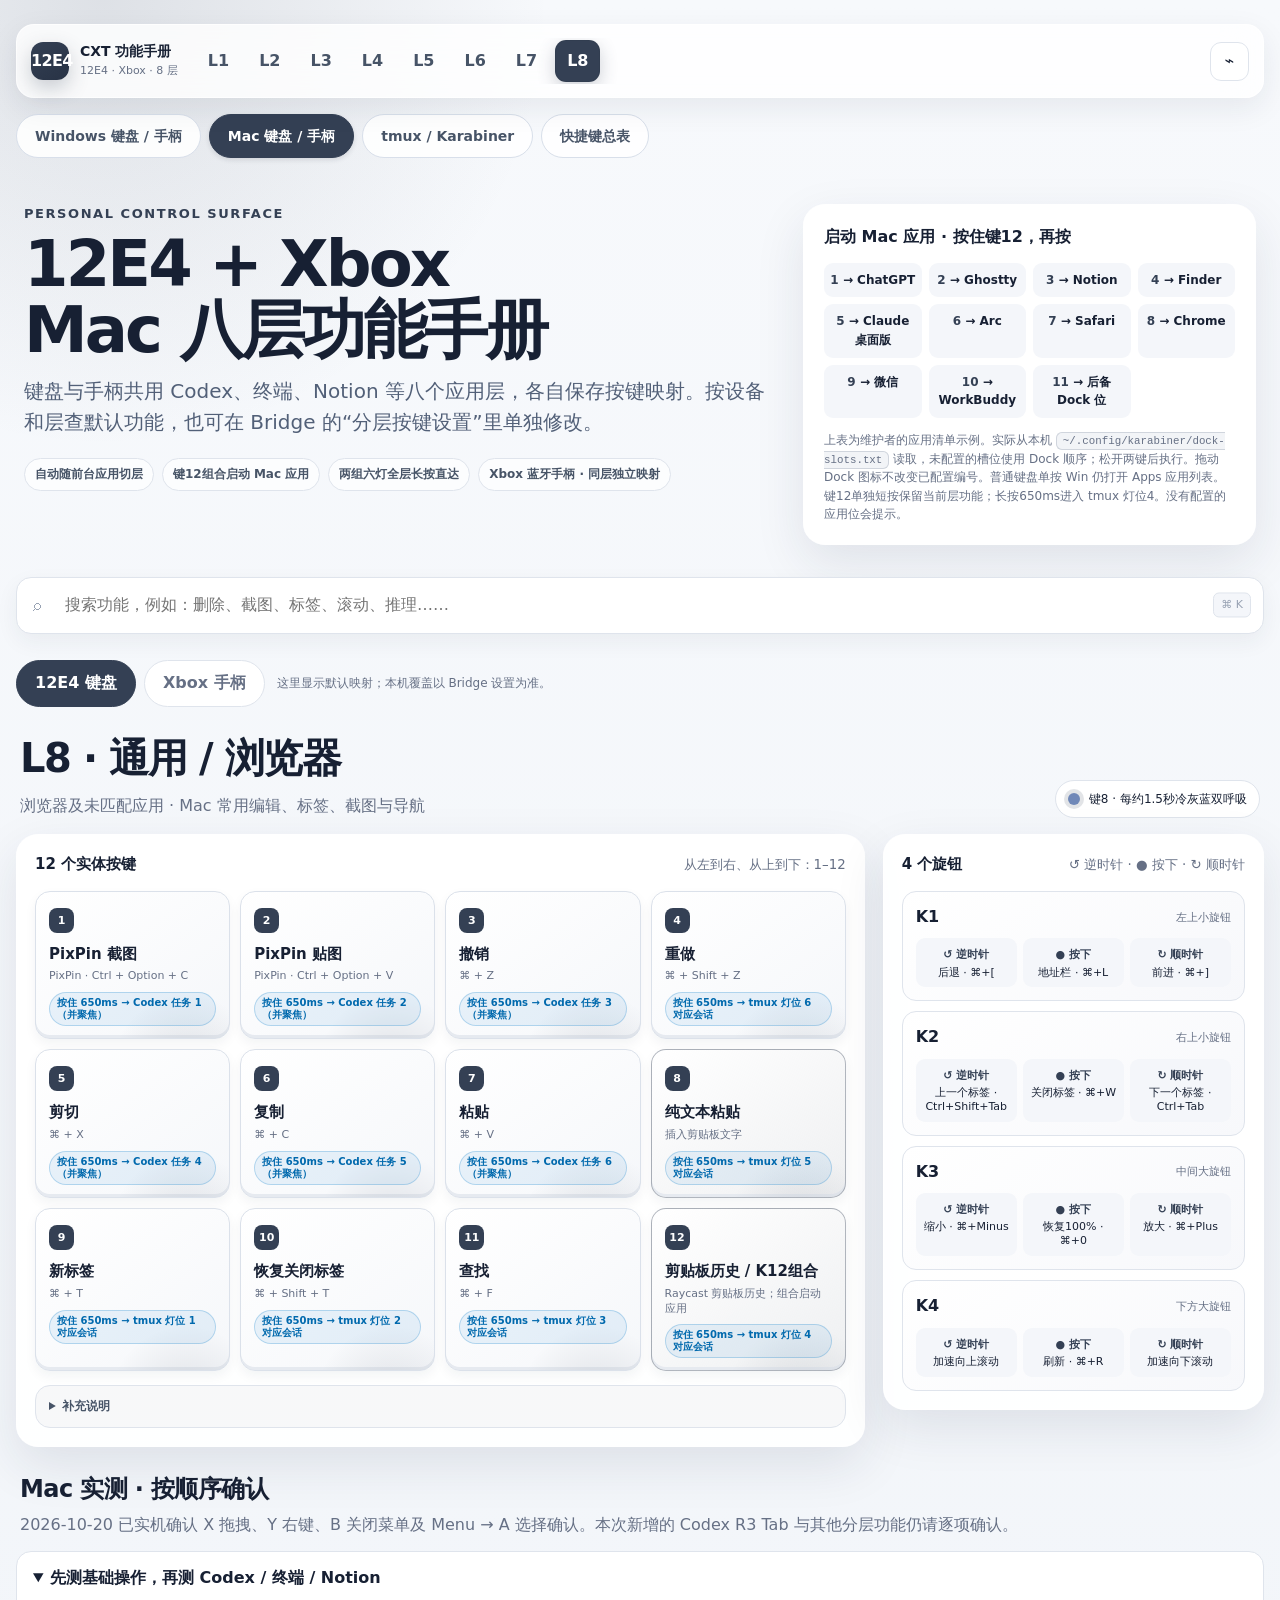
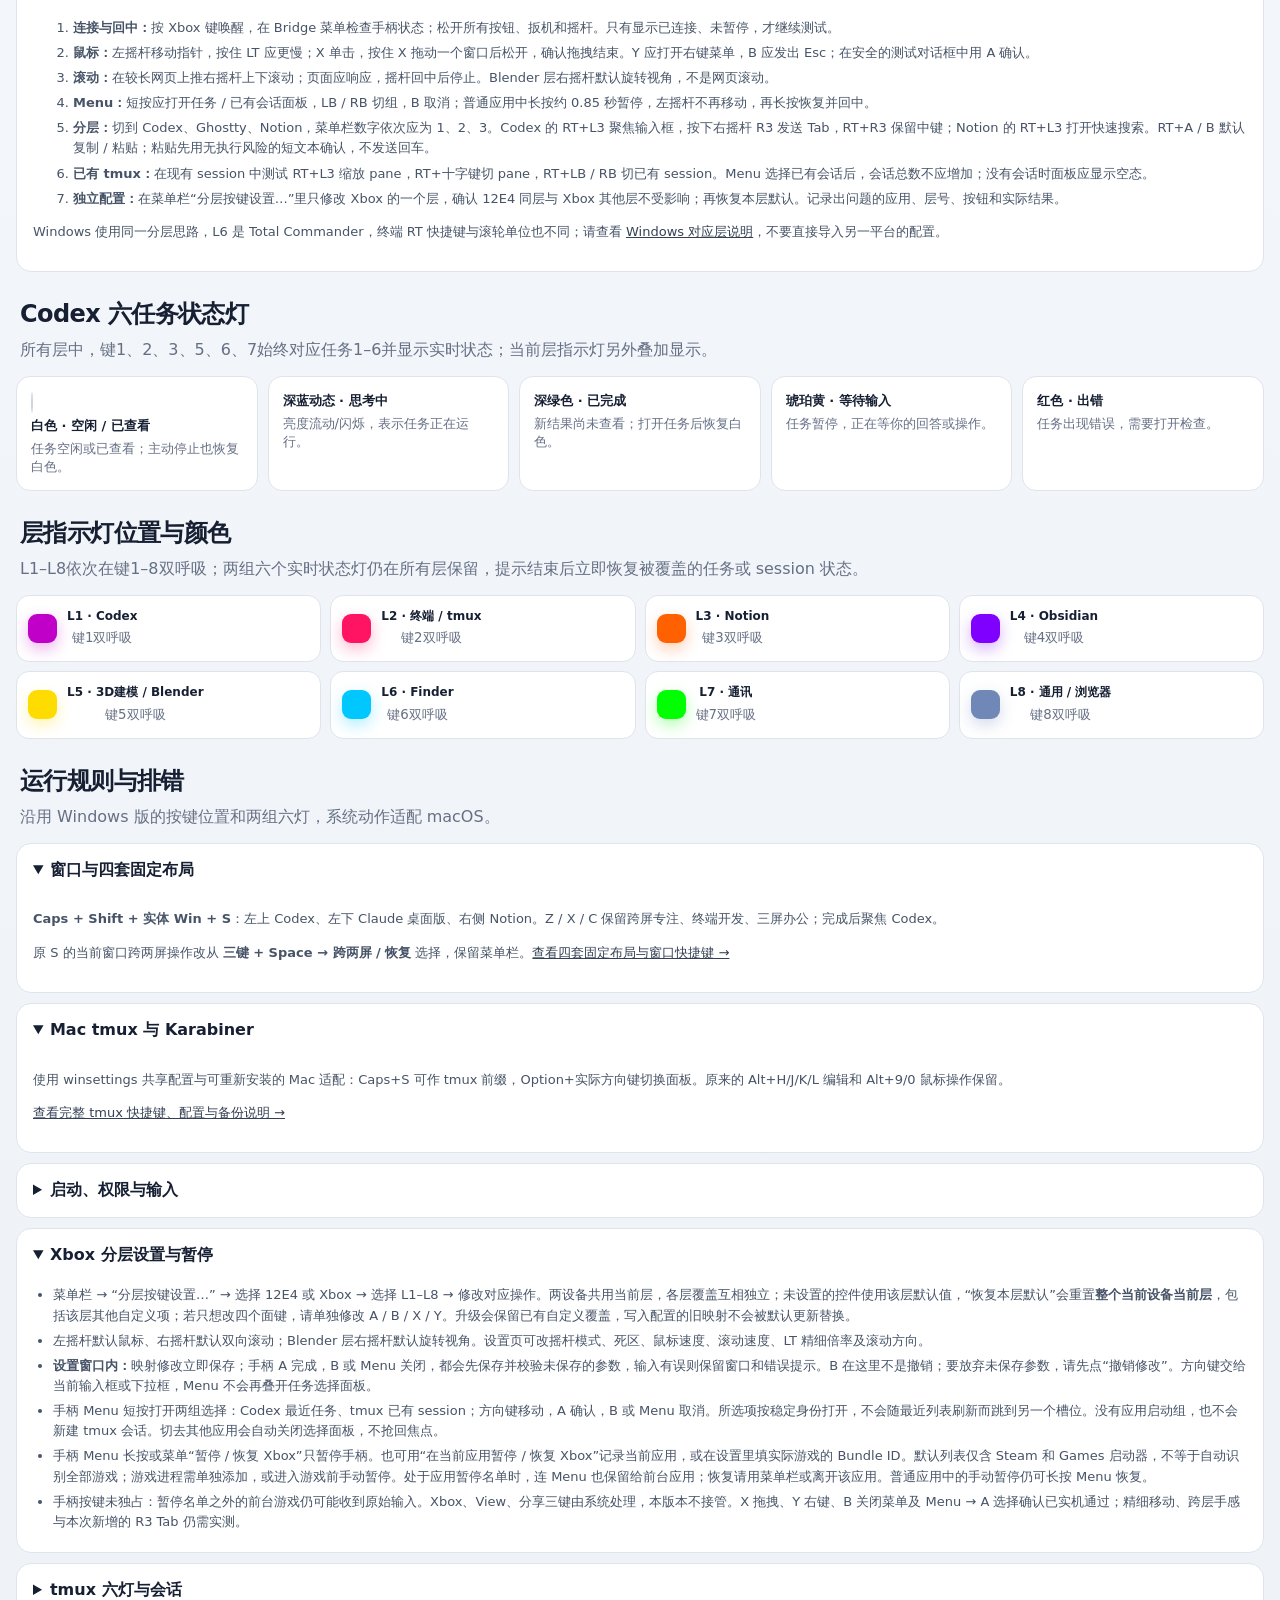
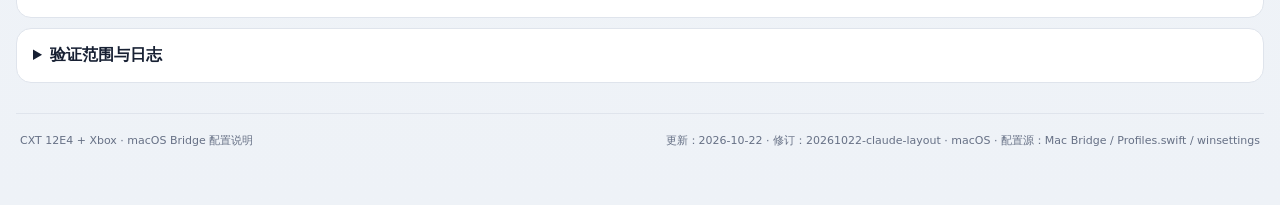
==== docs/cxt12e4-manual/mac/index.html @ 28a0945f "Open source CXT12E4 Bridge for macOS and Windows" ====
<!doctype html>
<html lang="zh-CN">
<head>
  <meta charset="utf-8">
  <meta name="viewport" content="width=device-width, initial-scale=1">
  <meta name="color-scheme" content="light">
  <meta http-equiv="Cache-Control" content="no-cache, no-store, must-revalidate">
  <meta http-equiv="Pragma" content="no-cache">
  <meta http-equiv="Expires" content="0">
  <meta name="configuration-revision" content="20261020-codex-tab">
  <title>CXT12E4 + Xbox · Mac 八层功能手册</title>
  <style>
    :root {
      --accent: #0078c8;
      --accent-rgb: 0, 120, 200;
      --ink: #172033;
      --muted: #667085;
      --line: #dfe4ec;
      --panel: rgba(255, 255, 255, .92);
      --soft: #f4f6fa;
      --danger: #d92d20;
      --shadow: 0 18px 50px rgba(25, 38, 65, .10);
    }

    * { box-sizing: border-box; }
    html { scroll-behavior: smooth; }
    body {
      margin: 0;
      color: var(--ink);
      background:
        radial-gradient(circle at 8% 0%, rgba(var(--accent-rgb), .13), transparent 28rem),
        linear-gradient(180deg, #f7f9fc 0, #eef2f7 100%);
      font-family: "Segoe UI", "Microsoft YaHei UI", "PingFang SC", system-ui, sans-serif;
      line-height: 1.55;
    }
    button, input { font: inherit; }
    button { color: inherit; }

    .shell { width: min(1440px, calc(100% - 32px)); margin: 0 auto; padding: 24px 0 56px; }
    .topbar {
      position: sticky; top: 12px; z-index: 30;
      display: flex; align-items: center; gap: 16px;
      padding: 12px 14px; border: 1px solid rgba(255,255,255,.75);
      border-radius: 18px; background: rgba(255,255,255,.80);
      box-shadow: 0 10px 30px rgba(30, 44, 70, .08);
      backdrop-filter: blur(18px);
    }
    .brand { display: flex; align-items: center; gap: 11px; min-width: max-content; }
    .brand-mark {
      display: grid; place-items: center; width: 38px; aspect-ratio: 1;
      border-radius: 12px; color: white; font-weight: 800; letter-spacing: -.04em;
      background: linear-gradient(145deg, var(--accent), color-mix(in srgb, var(--accent), #101828 34%));
      box-shadow: 0 8px 20px rgba(var(--accent-rgb), .25);
    }
    .brand strong { display: block; font-size: 14px; line-height: 1.2; }
    .brand small { display: block; color: var(--muted); margin-top: 2px; font-size: 11px; }
    .layer-nav { display: flex; gap: 6px; overflow-x: auto; padding: 2px; scrollbar-width: thin; flex: 1; }
    .layer-tab {
      flex: 0 0 auto; min-width: 45px; padding: 8px 11px; border: 1px solid transparent;
      border-radius: 11px; background: transparent; color: #475467; cursor: pointer; font-weight: 700;
    }
    .layer-tab:hover { background: #f2f4f7; }
    .layer-tab.active {
      color: #fff; background: var(--accent); border-color: rgba(0,0,0,.05);
      box-shadow: 0 6px 18px rgba(var(--accent-rgb), .24);
    }
    .top-actions { display: flex; gap: 7px; }
    .icon-button {
      display: grid; place-items: center; width: 39px; height: 39px;
      border: 1px solid var(--line); border-radius: 11px; background: #fff; cursor: pointer;
    }
    .icon-button:hover { border-color: var(--accent); color: var(--accent); }

    .hero {
      display: grid; grid-template-columns: minmax(0, 1.25fr) minmax(310px, .75fr); gap: 24px;
      align-items: stretch; padding: 46px 8px 28px;
    }
    .eyebrow { color: var(--accent); font-size: 13px; font-weight: 800; letter-spacing: .12em; text-transform: uppercase; }
    h1 { margin: 8px 0 12px; font-size: clamp(34px, 5vw, 64px); line-height: 1.03; letter-spacing: -.045em; }
    .lead { margin: 0; max-width: 760px; color: #526078; font-size: clamp(16px, 2vw, 20px); }
    .hero-tags { display: flex; flex-wrap: wrap; gap: 8px; margin-top: 20px; }
    .tag { padding: 6px 10px; border: 1px solid var(--line); border-radius: 999px; background: rgba(255,255,255,.72); color: #475467; font-size: 12px; font-weight: 700; }

    .quick-card, .panel {
      border: 1px solid rgba(255,255,255,.88); border-radius: 22px;
      background: var(--panel); box-shadow: var(--shadow);
    }
    .quick-card { padding: 20px; }
    .quick-card h2 { margin: 0 0 13px; font-size: 16px; }
    .chord { display: grid; grid-template-columns: repeat(4, 1fr); gap: 7px; }
    .chord span { padding: 8px 5px; text-align: center; border-radius: 9px; background: var(--soft); font-size: 12px; font-weight: 800; }
    .chord b { color: var(--accent); }
    .quick-note { margin: 13px 0 0; color: var(--muted); font-size: 12px; }

    .search-wrap { position: relative; margin: 4px 0 26px; }
    .search-wrap input {
      width: 100%; padding: 15px 46px 15px 48px; border: 1px solid var(--line); border-radius: 15px;
      background: #fff; color: var(--ink); outline: none; box-shadow: 0 8px 22px rgba(30,44,70,.06);
    }
    .search-wrap input:focus { border-color: var(--accent); box-shadow: 0 0 0 4px rgba(var(--accent-rgb), .10); }
    .search-icon { position: absolute; left: 17px; top: 50%; transform: translateY(-50%); color: #98a2b3; }
    .search-hint { position: absolute; right: 13px; top: 50%; transform: translateY(-50%); padding: 3px 7px; border: 1px solid var(--line); border-radius: 6px; color: #98a2b3; background: var(--soft); font-size: 11px; }
    .search-results { display: none; margin-top: 9px; padding: 9px; border: 1px solid var(--line); border-radius: 14px; background: #fff; box-shadow: var(--shadow); }
    .search-results.show { display: grid; gap: 5px; }
    .result {
      display: grid; grid-template-columns: 74px 68px 1fr; gap: 9px; align-items: center;
      padding: 9px; border: 0; border-radius: 9px; background: transparent; text-align: left; cursor: pointer;
    }
    .result:hover { background: var(--soft); }
    .result-layer { font-weight: 800; color: var(--accent); }
    .result-position { color: var(--muted); font-size: 12px; }
    .result-function { font-weight: 650; }

    .layer-heading { display: flex; align-items: end; justify-content: space-between; gap: 20px; margin: 0 4px 16px; }
    .layer-heading h2 { margin: 0; font-size: clamp(26px, 3.2vw, 40px); letter-spacing: -.035em; }
    .layer-heading p { margin: 5px 0 0; color: var(--muted); }
    .indicator-pill { display: flex; align-items: center; gap: 9px; padding: 9px 12px; border: 1px solid var(--line); border-radius: 999px; background: #fff; white-space: nowrap; font-size: 12px; }
    .dot { width: 12px; height: 12px; border-radius: 50%; background: var(--accent); box-shadow: 0 0 0 4px rgba(var(--accent-rgb), .14); }

    .workspace { display: grid; grid-template-columns: minmax(0, 1.38fr) minmax(340px, .62fr); gap: 18px; align-items: start; }
    .panel { padding: 18px; }
    .panel-title { display: flex; align-items: center; justify-content: space-between; gap: 12px; margin: 0 0 14px; }
    .panel-title h3 { margin: 0; font-size: 15px; }
    .panel-title small { color: var(--muted); }

    .keyboard-grid { display: grid; grid-template-columns: repeat(4, minmax(0, 1fr)); gap: 10px; }
    .key {
      position: relative; min-height: 122px; padding: 15px 13px 12px; overflow: hidden;
      border: 1px solid #dbe1ea; border-radius: 15px; background: linear-gradient(145deg, #fff, #f5f7fa);
      box-shadow: inset 0 -3px 0 #e6eaf0, 0 5px 12px rgba(28,39,60,.05);
    }
    .key::after { content: ""; position: absolute; inset: auto -20% -70% 35%; height: 100%; background: radial-gradient(circle, rgba(var(--accent-rgb),.12), transparent 67%); pointer-events: none; }
    .key.special { border-color: rgba(var(--accent-rgb), .38); background: linear-gradient(145deg, #fff, rgba(var(--accent-rgb), .08)); }
    .key.danger { border-color: rgba(217,45,32,.30); }
    .key-number { display: inline-grid; place-items: center; width: 25px; height: 25px; border-radius: 8px; color: #fff; background: #344054; font-size: 11px; font-weight: 850; }
    .key.special .key-number { background: var(--accent); }
    .key.danger .key-number { background: var(--danger); }
    .key-function { position: relative; z-index: 1; display: block; margin-top: 12px; font-size: 15px; font-weight: 800; line-height: 1.25; }
    .key-detail { position: relative; z-index: 1; display: block; margin-top: 6px; color: var(--muted); font-size: 11px; line-height: 1.35; }
    .task-hold { position: relative; z-index: 1; display: inline-block; margin-top: 8px; padding: 4px 7px; border: 1px solid rgba(0,120,200,.24); border-radius: 999px; background: rgba(0,120,200,.08); color: #0069ad; font-size: 10px; font-weight: 750; line-height: 1.2; }

    .encoder-list { display: grid; gap: 10px; }
    .encoder { padding: 13px; border: 1px solid var(--line); border-radius: 14px; background: linear-gradient(145deg,#fff,#f7f8fb); }
    .encoder-head { display: flex; align-items: center; justify-content: space-between; margin-bottom: 9px; }
    .encoder-name { font-weight: 850; }
    .encoder-place { color: var(--muted); font-size: 11px; }
    .encoder-actions { display: grid; grid-template-columns: 1fr 1fr 1fr; gap: 6px; }
    .encoder-action { min-width: 0; padding: 8px 5px; border-radius: 9px; background: var(--soft); text-align: center; }
    .encoder-action b { display: block; color: var(--accent); font-size: 11px; }
    .encoder-action span { display: block; margin-top: 2px; font-size: 11px; line-height: 1.25; overflow-wrap: anywhere; }

    .notes { display: grid; gap: 9px; margin-top: 18px; }
    .note { display: flex; gap: 10px; padding: 11px 13px; border-radius: 12px; background: rgba(var(--accent-rgb),.075); color: #475467; font-size: 12px; }
    .note strong { color: var(--ink); }
    .note-icon { color: var(--accent); font-weight: 900; }
    .layer-help { margin-top: 14px; background: rgba(var(--accent-rgb),.035); }
    .layer-help summary { padding: 11px 13px; color: #475467; font-size: 12px; }
    .layer-help .notes { margin: 0; padding: 0 10px 10px; }

    .section { margin-top: 24px; }
    .section-header { margin: 0 4px 13px; }
    .section-header h2 { margin: 0; font-size: 24px; letter-spacing: -.025em; }
    .section-header p { margin: 5px 0 0; color: var(--muted); }
    .status-grid { display: grid; grid-template-columns: repeat(5, 1fr); gap: 10px; }
    .status { padding: 14px; border: 1px solid var(--line); border-radius: 14px; background: #fff; }
    .status-light { width: 21px; height: 21px; margin-bottom: 10px; border-radius: 50%; background: var(--status); box-shadow: 0 0 14px color-mix(in srgb, var(--status), transparent 25%); }
    .status.thinking .status-light { animation: think 1.45s ease-in-out infinite; }
    .status strong { display: block; font-size: 13px; }
    .status small { display: block; margin-top: 4px; color: var(--muted); line-height: 1.35; }
    @keyframes think { 0%,100% { opacity:.35; transform:scale(.78) } 50% { opacity:1; transform:scale(1.08) } }

    .layer-map { display: grid; grid-template-columns: repeat(4, 1fr); gap: 9px; }
    .layer-map-item { display: flex; align-items: center; gap: 10px; padding: 11px; border: 1px solid var(--line); border-radius: 13px; background: #fff; cursor: pointer; }
    .layer-map-item:hover { border-color: var(--map-color); }
    .map-light { width: 29px; height: 29px; border-radius: 9px; background: var(--map-color); box-shadow: 0 6px 15px color-mix(in srgb, var(--map-color), transparent 70%); }
    .layer-map-item b { display: block; font-size: 12px; }
    .layer-map-item small { color: var(--muted); }

    details { border: 1px solid var(--line); border-radius: 15px; background: #fff; overflow: hidden; }
    details + details { margin-top: 10px; }
    summary { padding: 14px 16px; cursor: pointer; font-weight: 800; }
    .detail-body { padding: 0 16px 16px; color: #475467; font-size: 13px; }
    .detail-body ul { margin: 4px 0; padding-left: 20px; }
    .detail-body li + li { margin-top: 5px; }
    code, kbd { padding: 2px 6px; border: 1px solid #d0d5dd; border-radius: 6px; background: #f2f4f7; font-family: Consolas, monospace; font-size: .9em; }

    footer { margin-top: 30px; padding: 18px 4px 0; border-top: 1px solid var(--line); display: flex; justify-content: space-between; gap: 16px; color: var(--muted); font-size: 11px; }

    @media (max-width: 1020px) {
      .hero, .workspace { grid-template-columns: 1fr; }
      .status-grid { grid-template-columns: repeat(3, 1fr); }
      .layer-map { grid-template-columns: repeat(2, 1fr); }
    }
    @media (max-width: 700px) {
      .shell { width: min(100% - 20px, 1440px); padding-top: 10px; }
      .topbar { top: 7px; border-radius: 14px; }
      .brand small, .top-actions { display: none; }
      .hero { padding-top: 30px; }
      .quick-card { padding: 15px; }
      .keyboard-grid { gap: 7px; }
      .key { min-height: 116px; padding: 11px 9px; border-radius: 12px; }
      .key-function { font-size: 13px; }
      .key-detail { font-size: 10px; }
      .panel { padding: 11px; border-radius: 17px; }
      .status-grid { grid-template-columns: 1fr 1fr; }
      .layer-heading { align-items: start; flex-direction: column; }
      .result { grid-template-columns: 60px 55px 1fr; }
    }
    @media (max-width: 430px) {
      .brand strong { font-size: 12px; }
      .brand-mark { width: 34px; }
      .layer-tab { min-width: 41px; padding-inline: 9px; }
      .key { min-height: 106px; }
      .key-function { font-size: 12px; }
      .encoder-actions { grid-template-columns: 1fr; }
      .layer-map { grid-template-columns: 1fr; }
    }
    @media print {
      body { background: #fff; }
      .shell { width: 100%; padding: 0; }
      .topbar, .search-wrap, .top-actions { display: none !important; }
      .hero { padding: 0 0 18px; grid-template-columns: 1fr; }
      .quick-card { box-shadow: none; }
      .panel, .quick-card { box-shadow: none; border-color: #bbb; break-inside: avoid; }
      .workspace { grid-template-columns: 1.35fr .65fr; }
      .key { box-shadow: none; min-height: 102px; }
      .section { break-before: auto; }
      footer { break-before: avoid; }
    }

.shortcut-table{width:100%;border-collapse:collapse}.shortcut-table th,.shortcut-table td{padding:13px 16px;border-bottom:1px solid var(--line);text-align:left;vertical-align:top}.shortcut-table th{width:27%}.shortcut-table tr:last-child>*{border-bottom:0}.table-panel{overflow:hidden}.detail-body code{overflow-wrap:anywhere}a{color:var(--accent)}

    [hidden] { display: none !important; }
    .device-switch { display: flex; flex-wrap: wrap; align-items: center; gap: 8px; margin: 4px 0 20px; }
    .device-switch button { border: 1px solid var(--line); border-radius: 999px; padding: 10px 18px; background: #fff; color: var(--muted); cursor: pointer; font: inherit; font-weight: 750; }
    .device-switch button[aria-pressed="true"] { background: var(--accent); color: #fff; border-color: var(--accent); }
    .device-switch span { color: var(--muted); font-size: 12px; margin-left: 4px; }
    .table-scroll { overflow-x: auto; }
    .xbox-table { width: 100%; border-collapse: collapse; table-layout: fixed; }
    .xbox-table th, .xbox-table td { padding: 13px 15px; border-bottom: 1px solid var(--line); text-align: left; vertical-align: top; overflow-wrap: anywhere; }
    .xbox-table th:first-child { width: 23%; }
    .xbox-table thead { color: var(--muted); font-size: 12px; }
    .xbox-table tbody th { color: var(--accent); font-size: 14px; }
    .xbox-table tbody td { font-size: 14px; }
    .controller-note { color: var(--muted); font-size: 13px; line-height: 1.65; padding: 0 14px; }
    @media(max-width:700px) { .device-switch span { width:100%; margin:4px 0; } .xbox-table th,.xbox-table td { padding:11px 8px; font-size:12px; } .xbox-table th:first-child { width:25%; } }
</style>
<link rel="stylesheet" href="../manual-navigation.css?v=20261019-shortcuts">
</head>
<body data-manual-page="mac">
  <div class="shell">
    <nav class="topbar" aria-label="层导航">
      <div class="brand">
        <span class="brand-mark">12E4</span>
        <span><strong>CXT 功能手册</strong><small>12E4 · Xbox · 8 层</small></span>
      </div>
      <div class="layer-nav" id="layerNav"></div>
      <div class="top-actions">
        <button class="icon-button" id="printButton" title="打印或另存为 PDF" aria-label="打印">⌁</button>
      </div>
    </nav><nav class="platform-nav" aria-label="平台说明">
      <a id="otherPlatform" data-manual-page="windows" data-manual-base="../" href="../">Windows 键盘 / 手柄</a>
      <a data-manual-page="mac" data-manual-base="./" href="./" aria-current="page">Mac 键盘 / 手柄</a>
      <a data-manual-page="tmux" data-manual-base="tmux.html" href="tmux.html">tmux / Karabiner</a>
      <a data-manual-page="shortcuts" data-manual-base="shortcuts.html" href="shortcuts.html">快捷键总表</a>
    </nav>

    <header class="hero">
      <div>
        <div class="eyebrow">Personal Control Surface</div>
        <h1>12E4 + Xbox<br>Mac 八层功能手册</h1>
        <p class="lead">键盘与手柄共用 Codex、终端、Notion 等八个应用层，各自保存按键映射。按设备和层查默认功能，也可在 Bridge 的“分层按键设置”里单独修改。</p>
        <div class="hero-tags">
          <span class="tag">自动随前台应用切层</span>
          <span class="tag">键12组合启动 Mac 应用</span>
          <span class="tag">两组六灯全层长按直达</span>
          <span class="tag">Xbox 蓝牙手柄 · 同层独立映射</span>
        </div>
      </div>
      <aside class="quick-card">
        <h2>启动 Mac 应用 · 按住键12，再按</h2>
        <div class="chord"><span><b>1</b> → ChatGPT</span><span><b>2</b> → Ghostty</span><span><b>3</b> → Notion</span><span><b>4</b> → Finder</span><span><b>5</b> → Claude 桌面版</span><span><b>6</b> → Arc</span><span><b>7</b> → Safari</span><span><b>8</b> → Chrome</span><span><b>9</b> → 微信</span><span><b>10</b> → WorkBuddy</span><span><b>11</b> → 后备 Dock 位</span></div>
        <p class="quick-note">上表为维护者的应用清单示例。实际从本机 <code>~/.config/karabiner/dock-slots.txt</code> 读取，未配置的槽位使用 Dock 顺序；松开两键后执行。拖动 Dock 图标不改变已配置编号。普通键盘单按 Win 仍打开 Apps 应用列表。键12单独短按保留当前层功能；长按650ms进入 tmux 灯位4。没有配置的应用位会提示。</p>
      </aside>
    </header>

    <div class="search-wrap">
      <span class="search-icon">⌕</span>
      <input id="searchInput" type="search" aria-label="搜索键盘或手柄功能" placeholder="搜索功能，例如：删除、截图、标签、滚动、推理……" autocomplete="off">
      <span class="search-hint">⌘ K</span>
      <div class="search-results" id="searchResults"></div>
    </div>

    <section id="layerSection" aria-label="当前设备与应用层">
      <div class="device-switch" role="group" aria-label="选择设备">
        <button type="button" data-device="keyboard" aria-pressed="true">12E4 键盘</button>
        <button type="button" data-device="xbox" aria-pressed="false">Xbox 手柄</button>
        <span>这里显示默认映射；本机覆盖以 Bridge 设置为准。</span>
      </div>
      <div class="layer-heading">
        <div><h2 id="layerTitle"></h2><p id="layerApps"></p></div>
        <div class="indicator-pill"><span class="dot" id="indicatorDot"></span><span id="indicatorText"></span></div>
      </div>

      <div class="workspace" id="keyboardWorkspace">
        <article class="panel">
          <div class="panel-title"><h3>12 个实体按键</h3><small>从左到右、从上到下：1–12</small></div>
          <div class="keyboard-grid" id="keyboardGrid"></div>
          <details class="layer-help" id="layerHelp">
            <summary>补充说明</summary>
            <div class="notes" id="layerNotes"></div>
          </details>
        </article>
        <aside class="panel">
          <div class="panel-title"><h3>4 个旋钮</h3><small>↺ 逆时针 · ● 按下 · ↻ 顺时针</small></div>
          <div class="encoder-list" id="encoderList"></div>
        </aside>
      </div>
      <article class="panel xbox-panel" id="xboxPanel" hidden>
        <div class="panel-title"><h3>Xbox · 本层默认映射</h3><small>先按住 RT，再按组合键</small></div>
        <div class="table-scroll"><table class="xbox-table"><thead><tr><th scope="col">操作</th><th scope="col">普通操作</th><th scope="col">按住 RT</th></tr></thead><tbody id="xboxMappings"></tbody></table></div>
        <p class="controller-note"><b>LT</b> 按住精细移动；<b>Menu ≡</b> 短按打开任务 / 会话选择，长按约 0.85 秒暂停或恢复手柄。A / B / 方向键在选择面板内用于确认 / 取消 / 选择。</p>
        <p class="controller-note">八层默认统一：<b>X 左键 / 按住拖拽，Y 右键，A 回车确认，B Esc</b>。<b>Codex 层按下右摇杆 R3 发送 Tab，RT + R3 为中键</b>；其他层 R3 仍为中键。A 发送 Enter，具体作用取决于前台应用；在终端会执行当前输入。<b>RT + L3</b> 执行本层专用动作，L3 单按仍打开本层设置。Xbox、View、分享键保留系统用途。普通切窗或切层会保留已经开始的拖拽；摇杆模式改变后须先回中。断连、休眠、暂停或修改配置会释放已按住的鼠标键；恢复时先松开按钮、扳机并让摇杆回中。</p>
        <details><summary>本层补充与适用范围</summary><div class="notes" id="xboxNotes"></div></details>
      </article>
    </section>

    <section class="section" id="controllerCheck">
      <div class="section-header"><h2>Mac 实测 · 按顺序确认</h2><p>2026-10-20 已实机确认 X 拖拽、Y 右键、B 关闭菜单及 Menu → A 选择确认。本次新增的 Codex R3 Tab 与其他分层功能仍请逐项确认。</p></div>
      <details open><summary>先测基础操作，再测 Codex / 终端 / Notion</summary><div class="detail-body"><ol>
        <li><strong>连接与回中：</strong>按 Xbox 键唤醒，在 Bridge 菜单检查手柄状态；松开所有按钮、扳机和摇杆。只有显示已连接、未暂停，才继续测试。</li>
        <li><strong>鼠标：</strong>左摇杆移动指针，按住 LT 应更慢；X 单击，按住 X 拖动一个窗口后松开，确认拖拽结束。Y 应打开右键菜单，B 应发出 Esc；在安全的测试对话框中用 A 确认。</li>
        <li><strong>滚动：</strong>在较长网页上推右摇杆上下滚动；页面应响应，摇杆回中后停止。Blender 层右摇杆默认旋转视角，不是网页滚动。</li>
        <li><strong>Menu：</strong>短按应打开任务 / 已有会话面板，LB / RB 切组，B 取消；普通应用中长按约 0.85 秒暂停，左摇杆不再移动，再长按恢复并回中。</li>
        <li><strong>分层：</strong>切到 Codex、Ghostty、Notion，菜单栏数字依次应为 1、2、3。Codex 的 RT+L3 聚焦输入框，按下右摇杆 R3 发送 Tab，RT+R3 保留中键；Notion 的 RT+L3 打开快速搜索。RT+A / B 默认复制 / 粘贴；粘贴先用无执行风险的短文本确认，不发送回车。</li>
        <li><strong>已有 tmux：</strong>在现有 session 中测试 RT+L3 缩放 pane，RT+十字键切 pane，RT+LB / RB 切已有 session。Menu 选择已有会话后，会话总数不应增加；没有会话时面板应显示空态。</li>
        <li><strong>独立配置：</strong>在菜单栏“分层按键设置…”里只修改 Xbox 的一个层，确认 12E4 同层与 Xbox 其他层不受影响；再恢复本层默认。记录出问题的应用、层号、按钮和实际结果。</li>
      </ol><p>Windows 使用同一分层思路，L6 是 Total Commander，终端 RT 快捷键与滚轮单位也不同；请查看 <a href="../?device=xbox&amp;layer=2">Windows 对应层说明</a>，不要直接导入另一平台的配置。</p></div></details>
    </section>

    <section class="section">
      <div class="section-header"><h2>Codex 六任务状态灯</h2><p>所有层中，键1、2、3、5、6、7始终对应任务1–6并显示实时状态；当前层指示灯另外叠加显示。</p></div>
      <div class="status-grid">
        <div class="status" style="--status:#ffffff"><span class="status-light" style="border:1px solid #d0d5dd"></span><strong>白色 · 空闲 / 已查看</strong><small>任务空闲或已查看；主动停止也恢复白色。</small></div>
        <div class="status thinking" style="--status:#0000ff"><span class="status-light"></span><strong>深蓝动态 · 思考中</strong><small>亮度流动/闪烁，表示任务正在运行。</small></div>
        <div class="status" style="--status:#00b000"><span class="status-light"></span><strong>深绿色 · 已完成</strong><small>新结果尚未查看；打开任务后恢复白色。</small></div>
        <div class="status" style="--status:#ffb000"><span class="status-light"></span><strong>琥珀黄 · 等待输入</strong><small>任务暂停，正在等你的回答或操作。</small></div>
        <div class="status" style="--status:#ff0000"><span class="status-light"></span><strong>红色 · 出错</strong><small>任务出现错误，需要打开检查。</small></div>
      </div>
    </section>

    <section class="section">
      <div class="section-header"><h2>层指示灯位置与颜色</h2><p>L1–L8依次在键1–8双呼吸；两组六个实时状态灯仍在所有层保留，提示结束后立即恢复被覆盖的任务或 session 状态。</p></div>
      <div class="layer-map" id="layerMap"></div>
    </section>

    <section class="section"><div class="section-header"><h2>运行规则与排错</h2><p>沿用 Windows 版的按键位置和两组六灯，系统动作适配 macOS。</p></div>
<details open><summary>窗口与四套固定布局</summary><div class="detail-body"><p><b>Caps + Shift + 实体 Win + S</b>：左上 Codex、左下 Claude 桌面版、右侧 Notion。Z / X / C 保留跨屏专注、终端开发、三屏办公；完成后聚焦 Codex。</p><p>原 S 的当前窗口跨两屏操作改从 <b>三键 + Space → 跨两屏 / 恢复</b> 选择，保留菜单栏。<a href="shortcuts.html#presets">查看四套固定布局与窗口快捷键 →</a></p></div></details>
<details open><summary>Mac tmux 与 Karabiner</summary><div class="detail-body"><p>使用 winsettings 共享配置与可重新安装的 Mac 适配：Caps+S 可作 tmux 前缀，Option+实际方向键切换面板。原来的 Alt+H/J/K/L 编辑和 Alt+9/0 鼠标操作保留。</p><p><a href="tmux.html">查看完整 tmux 快捷键、配置与备份说明 →</a></p></div></details>
<details><summary>启动、权限与输入</summary><div class="detail-body"><ul><li>菜单栏“使用说明”打开本页的在线版本；“快捷键总表”打开 <a href="https://cxt12e4.11166666.xyz/">新域名首页</a>。“离线说明”打开应用内随版本附带的说明与完整手册，断网时可用。在线版更新与已安装版本可能不同。</li><li>首次安装：从 <a href="https://github.com/zhangyu0806/CXT12E4-Bridge">项目仓库</a>获取源码，按 Mac 安装说明执行 <code>./install/macos/install.sh</code>。需要 macOS 13+、Xcode Command Line Tools、Python 3 和已启用的 Karabiner；tmux 另需对应依赖。三屏布局、Caps 与普通键盘数字快启是独立配置示例，不由 Bridge 安装器自动部署。</li><li>“应用程序”中的 CXT12E4 Bridge 登录时自动启动。菜单栏与 Win11 一致，使用八层对应颜色的正方形色块，中央粗体数字 1–8 显示当前层；L1、L4 白字，其余黑字。悬停显示层名、自动或手动模式及连接状态；菜单勾选标明当前层及是否自动切层，也可手选层。</li><li>开启 Bridge 的辅助功能和输入监控，并保持 Karabiner 运行。12E4 专用输入规则仅匹配此设备。</li><li>短按在松开时执行；长按650ms进入对应任务或会话，长按后不再追加短按。键12组合沿用原应用位。普通按键组合与旋钮私有标记互斥，重叠或异常报告会取消本轮，释放全部按键后再操作。</li><li>12E4 默认 K4 在各层发送加速纵向滚轮，按下功能依当前层；分层设置可覆盖短按与旋钮动作，长按和键12应用组合保持固定。</li></ul></div></details>
<details open><summary>Xbox 分层设置与暂停</summary><div class="detail-body"><ul><li>菜单栏 → “分层按键设置…” → 选择 12E4 或 Xbox → 选择 L1–L8 → 修改对应操作。两设备共用当前层，各层覆盖互相独立；未设置的控件使用该层默认值，“恢复本层默认”会重置<strong>整个当前设备当前层</strong>，包括该层其他自定义项；若只想改四个面键，请单独修改 A / B / X / Y。升级会保留已有自定义覆盖，写入配置的旧映射不会被默认更新替换。</li><li>左摇杆默认鼠标、右摇杆默认双向滚动；Blender 层右摇杆默认旋转视角。设置页可改摇杆模式、死区、鼠标速度、滚动速度、LT 精细倍率及滚动方向。</li><li><strong>设置窗口内：</strong>映射修改立即保存；手柄 A 完成，B 或 Menu 关闭，都会先保存并校验未保存的参数，输入有误则保留窗口和错误提示。B 在这里不是撤销；要放弃未保存参数，请先点“撤销修改”。方向键交给当前输入框或下拉框，Menu 不会再叠开任务选择面板。</li><li>手柄 Menu 短按打开两组选择：Codex 最近任务、tmux 已有 session；方向键移动，A 确认，B 或 Menu 取消。所选项按稳定身份打开，不会随最近列表刷新而跳到另一个槽位。没有应用启动组，也不会新建 tmux 会话。切去其他应用会自动关闭选择面板，不抢回焦点。</li><li>手柄 Menu 长按或菜单“暂停 / 恢复 Xbox”只暂停手柄。也可用“在当前应用暂停 / 恢复 Xbox”记录当前应用，或在设置里填实际游戏的 Bundle ID。默认列表仅含 Steam 和 Games 启动器，不等于自动识别全部游戏；游戏进程需单独添加，或进入游戏前手动暂停。处于应用暂停名单时，连 Menu 也保留给前台应用；恢复请用菜单栏或离开该应用。普通应用中的手动暂停仍可长按 Menu 恢复。</li><li>手柄按键未独占：暂停名单之外的前台游戏仍可能收到原始输入。Xbox、View、分享三键由系统处理，本版本不接管。X 拖拽、Y 右键、B 关闭菜单及 Menu → A 选择确认已实机通过；精细移动、跨层手感与本次新增的 R3 Tab 仍需实测。</li></ul></div></details>
<details><summary>tmux 六灯与会话</summary><div class="detail-body"><ul><li>终端输入 <code>tmux</code> 连接已有会话；没有会话时不会自动新建，需要时显式输入 <code>tmux new</code>。自动恢复和开机启动仍关闭。</li><li>键9、10、11、12、8、4依次对应 tmux 灯位1–6，长按切入对应的现有会话。</li><li>01–06 开头的会话固定对应灯位；默认数字名或普通项目名自动分配空闲灯位，已有分配不会因其他会话退出而前移，重启 Bridge 后保留。</li><li>没有会话的灯位熄灭；普通 shell 空闲为白灯。重复固定编号会关闭对应灯位并拒绝切换。</li><li>已运行的 Claude Code / OpenCode 需重启一次才能加载状态 hooks。白为空闲，蓝为运行，绿为新完成，黄为等待，红为真正错误；主动停止任务恢复白色，不作为错误。</li></ul></div></details>
<details><summary>验证范围与日志</summary><div class="detail-body"><ul><li>以下记录针对维护者当时的设备、应用版本与配置。新安装仍需按本页清单逐项确认；自动检查与实机操作是不同的验证。</li><li>已实机确认侧栏、K4 滚动、键12+2 启动 Ghostty、长按任务键返回 Codex，以及 tmux 白灯和长按切换。</li><li>模型控制已调整为精确识别 6.1 Sol、分离强度与权限；旧版自动确认的验证不代表新行为已验收。Xbox 的 X 拖拽、Y 右键、B 关闭菜单及 Menu → A 选择确认已于 2026-10-20 实机通过；本次新增的 Codex R3 Tab、其他分层操作与手感仍需逐项确认。</li><li>截至 2026-10-09，Mac tmux 适配已通过 78 项自动检查，包括快照恢复后的 Agent 重启及裸 tmux 连接行为。配置热加载检查确认已有面板及其进程保留。普通键盘的按键协议与实机范围见 <a href="tmux.html">tmux 验证说明</a>。</li><li>运行日志与状态位于 <code>~/Library/Application Support/CXT12E4Bridge/</code>。本次没有改键盘固件，接回 Windows 可继续使用原 Bridge。</li></ul></div></details></section>
    <footer>
      <span>CXT 12E4 + Xbox · macOS Bridge 配置说明</span>
      <span>更新：2026-10-22 · 修订：20261022-claude-layout · macOS · 配置源：Mac Bridge / Profiles.swift / winsettings</span>
    </footer>
  </div>

  <script src="../manual-navigation.js?v=20261022-domain"></script>
<script>
    const layers = [
  {
    "n": 8,
    "name": "通用 / 浏览器",
    "color": "#344054",
    "rgb": "52,64,84",
    "lightColor": "#7088B8",
    "indicator": "键8 · 每约1.5秒冷灰蓝双呼吸",
    "keyLight": 8,
    "apps": "浏览器及未匹配应用 · Mac 常用编辑、标签、截图与导航",
    "keys": [
      [
        "PixPin 截图",
        "PixPin · Ctrl + Option + C"
      ],
      [
        "PixPin 贴图",
        "PixPin · Ctrl + Option + V"
      ],
      [
        "撤销",
        "⌘ + Z"
      ],
      [
        "重做",
        "⌘ + Shift + Z"
      ],
      [
        "剪切",
        "⌘ + X"
      ],
      [
        "复制",
        "⌘ + C"
      ],
      [
        "粘贴",
        "⌘ + V"
      ],
      [
        "纯文本粘贴",
        "插入剪贴板文字"
      ],
      [
        "新标签",
        "⌘ + T"
      ],
      [
        "恢复关闭标签",
        "⌘ + Shift + T"
      ],
      [
        "查找",
        "⌘ + F"
      ],
      [
        "剪贴板历史 / K12组合",
        "Raycast 剪贴板历史；组合启动应用"
      ]
    ],
    "enc": [
      [
        "K1 · 左上小旋钮",
        "后退 · ⌘+[",
        "地址栏 · ⌘+L",
        "前进 · ⌘+]"
      ],
      [
        "K2 · 右上小旋钮",
        "上一个标签 · Ctrl+Shift+Tab",
        "关闭标签 · ⌘+W",
        "下一个标签 · Ctrl+Tab"
      ],
      [
        "K3 · 中间大旋钮",
        "缩小 · ⌘+Minus",
        "恢复100% · ⌘+0",
        "放大 · ⌘+Plus"
      ],
      [
        "K4 · 下方大旋钮",
        "加速向上滚动",
        "刷新 · ⌘+R",
        "加速向下滚动"
      ]
    ],
    "notes": [
      "截图和贴图依赖 PixPin 对应快捷键；剪贴板历史使用 Raycast。其他应用会按自身快捷键解释这些输入。"
    ]
  },
  {
    "n": 1,
    "name": "Codex",
    "color": "#C000C8",
    "rgb": "192,0,200",
    "indicator": "键1 · 每约1.5秒紫红双呼吸",
    "keyLight": 1,
    "apps": "Codex / ChatGPT 桌面版 · Codex 任务槽与模型控制；ChatGPT 按已识别控件执行",
    "keys": [
      [
        "任务 1",
        "松开后打开并聚焦任务"
      ],
      [
        "任务 2",
        "松开后打开并聚焦任务"
      ],
      [
        "任务 3",
        "松开后打开并聚焦任务"
      ],
      [
        "分叉任务",
        "从当前最新回复创建聊天分支"
      ],
      [
        "任务 4",
        "松开后打开并聚焦任务"
      ],
      [
        "任务 5",
        "松开后打开并聚焦任务"
      ],
      [
        "任务 6",
        "松开后打开并聚焦任务"
      ],
      [
        "快速聊天开 / 关",
        "⌘ + Option + N；再次按下发送 Esc"
      ],
      [
        "显示 / 隐藏侧栏",
        "⌘ + B"
      ],
      [
        "显示 / 隐藏审阅面板",
        "⌘ + Option + B"
      ],
      [
        "Codex 内打开 ChatGPT",
        "确认内置浏览器地址栏后打开首页"
      ],
      [
        "独立聊天 / K12组合",
        "⌘ + Option + O；组合启动应用"
      ]
    ],
    "enc": [
      [
        "K1 · 左上小旋钮",
        "降低强度；Astra轻度再逆转进入Sol最高",
        "Astra Ultra + Fast",
        "提高强度；Sol最高再顺转进入Astra轻度"
      ],
      [
        "K2 · 右上小旋钮",
        "上一个相邻任务",
        "Astra 高 / High + 普通 / Standard",
        "下一个相邻任务"
      ],
      [
        "K3 · 中间大旋钮",
        "光标向前移动一词",
        "聚焦输入框",
        "光标向后移动一词"
      ],
      [
        "K4 · 下方大旋钮",
        "对话加速向上滚动",
        "跳到对话底部",
        "对话加速向下滚动"
      ]
    ],
    "notes": [
      "K1 转动沿 Sol、Astra 的轻度至最高档位切换，精确支持 GPT-6 Sol、GPT-6.1 Sol、GPT-6 Astra；从 6.1 Sol 转到 Astra 后再返回会保留 6.1。K1 按下请求 Astra Ultra + Fast，K2 按下请求 Astra High + Standard。未知型号或控件停止并提示，不猜选。",
      "强度和执行权限分开处理。Ultra 如出现“使用完整访问权限”弹窗，由你在 Codex 中确认；Bridge 不自动授权。已具备权限时继续请求对应预设。",
      "ChatGPT 桌面版不接收 Codex 专属模型、相邻任务或面板快捷键。键9侧栏、键12新聊天仅尝试精确识别的控件。六个任务槽始终指向本机 Codex 任务，并非 ChatGPT 云端聊天列表。",
      "手柄的 X 拖拽、Y 右键、B 关闭菜单及 Menu → A 选择确认已实机通过；本次新增的 Codex R3 Tab、其他分层操作和修改后的模型控制仍需逐项确认。"
    ]
  },
  {
    "n": 2,
    "name": "终端 / tmux",
    "color": "#FF1464",
    "rgb": "255,20,100",
    "indicator": "键2 · 每约1.5秒粉色双呼吸",
    "keyLight": 2,
    "apps": "Ghostty / Terminal / iTerm / WezTerm 等终端 · Mac 本地 tmux",
    "keys": [
      [
        "右侧新建 pane",
        "直接在当前 window 中向右分屏"
      ],
      [
        "下方新建 pane",
        "直接在当前 window 中向下分屏"
      ],
      [
        "左右 pane 切换",
        "有右侧pane则向右，否则向左；双pane直接往返，不跨window"
      ],
      [
        "上下 pane 切换",
        "有下方pane则向下，否则向上；双pane直接往返，不跨window"
      ],
      [
        "缩放当前 pane",
        "直接调用tmux放大到整个window／恢复原布局"
      ],
      [
        "切换pane均分布局",
        "两个及以上pane：横向一排／纵向一列切换；混合布局先归一为横排"
      ],
      [
        "轮换 pane 位置",
        "直接在当前window内循环换位"
      ],
      [
        "window 选择器",
        "在当前客户端打开跨session的窗口树，可选择会话、窗口或pane"
      ],
      [
        "暂存 / 恢复 Agent 输入",
        "向已识别的 opencode / claude / grok pane 发送 Ctrl+S"
      ],
      [
        "tmux copy-mode",
        "直接进入当前pane历史模式"
      ],
      [
        "搜索终端历史",
        "⌘ + F"
      ],
      [
        "上一个 pane / K12组合",
        "回上一个 pane；组合启动应用"
      ]
    ],
    "enc": [
      [
        "K1 · 左上小旋钮",
        "pane边界向左5格",
        "均衡pane宽度",
        "pane边界向右5格"
      ],
      [
        "K2 · 右上小旋钮",
        "pane边界向上5格",
        "均衡pane高度",
        "pane边界向下5格"
      ],
      [
        "K3 · 中间大旋钮",
        "当前session上一个window",
        "回到上一个window",
        "当前session下一个window"
      ],
      [
        "K4 · 下方大旋钮",
        "向上真实加速滚动",
        "退出 copy-mode，再跳到终端底部",
        "向下真实加速滚动"
      ]
    ],
    "notes": [
      "键1–10、12及 K1–K3 直接调用本地 tmux。普通层内操作需唯一客户端或明确 CXT_TMUX_TTY；全层长按灯位允许最近活动客户端。切换使用现存 session ID，选择面板还校验创建时间与 server 身份。多窗口不能唯一定位时提示确认，绝不新建 session。键11与 K4 仍依赖前台终端。",
      "普通键盘的前缀、Option 快捷键和已有 Karabiner 习惯见 <a href=\"tmux.html\">Mac tmux 使用说明</a>。12E4 直接动作不依赖普通键盘前缀。",
      "K4 按下仅在 tmux 退出 copy-mode 成功后发送终端跳底；手柄 RT + LB / RB 只切换已有 session。"
    ]
  },
  {
    "n": 3,
    "name": "Notion",
    "color": "#FF6000",
    "rgb": "255,96,0",
    "indicator": "键3 · 每约1.5秒橙色双呼吸",
    "keyLight": 3,
    "apps": "Notion · 页面、块、标签与宽表格导航",
    "keys": [
      [
        "新页面",
        "⌘ + N"
      ],
      [
        "新标签",
        "⌘ + T"
      ],
      [
        "页内查找",
        "⌘ + F"
      ],
      [
        "切换深浅色",
        "⌘ + Shift + L"
      ],
      [
        "评论",
        "⌘ + Shift + M"
      ],
      [
        "复制块",
        "⌘ + D"
      ],
      [
        "块菜单",
        "⌘ + /"
      ],
      [
        "复制页面链接",
        "⌘ + L"
      ],
      [
        "删除块",
        "Backspace"
      ],
      [
        "待办块",
        "⌘ + Option + 4"
      ],
      [
        "代码块",
        "⌘ + Option + 8"
      ],
      [
        "全屏 / K12组合",
        "Ctrl + ⌘ + F；组合启动应用"
      ]
    ],
    "enc": [
      [
        "K1 · 左上小旋钮",
        "页面后退",
        "上一级 · ⌘+Shift+U",
        "页面前进"
      ],
      [
        "K2 · 右上小旋钮",
        "上一个标签",
        "快速搜索 · ⌘+P",
        "下一个标签"
      ],
      [
        "K3 · 中间大旋钮",
        "宽表格向左滚动",
        "切换页面全宽",
        "宽表格向右滚动"
      ],
      [
        "K4 · 下方大旋钮",
        "页面向上滚动",
        "跳到顶部",
        "页面向下滚动"
      ]
    ],
    "notes": [
      "K3 按下通过页面菜单切换全宽。发送的快捷键依赖 Notion 当前版本和焦点；无法确认菜单时提示。",
      "待办块与代码块使用 Mac 的 ⌘+Option+4 / 8；Windows 的 Ctrl+Shift 不能直接替换成 ⌘+Shift。"
    ]
  },
  {
    "n": 4,
    "name": "Obsidian",
    "color": "#8000FF",
    "rgb": "128,0,255",
    "indicator": "键4 · 每约1.5秒紫色双呼吸",
    "keyLight": 4,
    "apps": "Obsidian · 笔记、链接、日记与阅读模式",
    "keys": [
      [
        "新笔记",
        "⌘ + N"
      ],
      [
        "快速切换",
        "⌘ + O"
      ],
      [
        "库内搜索",
        "⌘ + Shift + F"
      ],
      [
        "命令面板",
        "⌘ + P"
      ],
      [
        "内部链接",
        "输入 [["
      ],
      [
        "切换任务",
        "⌘ + Enter"
      ],
      [
        "改名 / 移动",
        "F2"
      ],
      [
        "复制笔记链接",
        "命令：Copy Obsidian URL"
      ],
      [
        "关闭",
        "短按 ⌘+W"
      ],
      [
        "今日日记",
        "命令：Open today's daily note"
      ],
      [
        "模板 / 大纲",
        "在命令面板查找插入模板 / 显示大纲"
      ],
      [
        "编辑 / 阅读 / K12组合",
        "点按 ⌘+E；组合启动应用"
      ]
    ],
    "enc": [
      [
        "K1 · 左上小旋钮",
        "历史后退",
        "显示反向链接",
        "历史前进"
      ],
      [
        "K2 · 右上小旋钮",
        "上一个标签",
        "恢复关闭标签",
        "下一个标签"
      ],
      [
        "K3 · 中间大旋钮",
        "缩小",
        "恢复 100%",
        "放大"
      ],
      [
        "K4 · 下方大旋钮",
        "内容向上滚动",
        "跳到顶部",
        "内容向下滚动"
      ]
    ],
    "notes": [
      "日记、模板、大纲、反向链接等依赖已启用的命令和插件。找不到明确命令时保留命令面板供选择。"
    ]
  },
  {
    "n": 5,
    "name": "3D建模 / Blender",
    "color": "#E5B900",
    "rgb": "229,185,0",
    "lightColor": "#FFDC00",
    "indicator": "键5 · 每约1.5秒金黄色双呼吸",
    "keyLight": 5,
    "apps": "Blender · 默认建模键位和数字小键盘视角",
    "keys": [
      [
        "对象 / 编辑模式",
        "Tab"
      ],
      [
        "挤出",
        "E"
      ],
      [
        "移动",
        "G"
      ],
      [
        "旋转",
        "R"
      ],
      [
        "缩放",
        "S"
      ],
      [
        "内插面",
        "I"
      ],
      [
        "倒角",
        "Ctrl + B"
      ],
      [
        "复制",
        "Shift + D"
      ],
      [
        "撤销",
        "⌘ + Z"
      ],
      [
        "重做",
        "⌘ + Shift + Z"
      ],
      [
        "添加",
        "Shift + A"
      ],
      [
        "操作搜索 / K12组合",
        "点按 F3；组合启动应用"
      ]
    ],
    "enc": [
      [
        "K1 · 左上小旋钮",
        "绕视角左 · Numpad4",
        "前视 · Numpad1",
        "绕视角右 · Numpad6"
      ],
      [
        "K2 · 右上小旋钮",
        "绕视角上 · Numpad8",
        "顶视 · Numpad7",
        "绕视角下 · Numpad2"
      ],
      [
        "K3 · 中间大旋钮",
        "上一帧 · Left",
        "播放 / 暂停 · Space",
        "下一帧 · Right"
      ],
      [
        "K4 · 下方大旋钮",
        "无修饰键加速向上滚轮",
        "框选中 · NumpadDecimal",
        "无修饰键加速向下滚轮"
      ]
    ],
    "notes": [
      "将鼠标停在正确编辑器，建模动作需适当的模式和选中状态。移动、旋转等模态动作仍需确认或 Esc 取消。",
      "K4 统一发送无修饰键滚轮；在 3D 视图中通常是缩放，在列表中是滚动。"
    ]
  },
  {
    "n": 6,
    "name": "Finder",
    "color": "#00A7D6",
    "rgb": "0,167,214",
    "lightColor": "#00C8FF",
    "indicator": "键6 · 每约1.5秒冰蓝双呼吸",
    "keyLight": 6,
    "apps": "Finder · Mac 文件操作、路径、比较与目录复制更新",
    "keys": [
      [
        "复制",
        "⌘ + C"
      ],
      [
        "移动已复制项目",
        "⌘ + Option + V"
      ],
      [
        "新建文件夹",
        "⌘ + Shift + N"
      ],
      [
        "重命名",
        "菜单重命名；后备 Return"
      ],
      [
        "复制 POSIX 路径",
        "⌘ + Option + C"
      ],
      [
        "复制文件名",
        "所选文件名，每行一个；读取失败保留剪贴板"
      ],
      [
        "复制完整路径",
        "⌘ + Option + C"
      ],
      [
        "搜索",
        "⌘ + F"
      ],
      [
        "移到废纸篓",
        "⌘ + Backspace"
      ],
      [
        "比较两个文件",
        "用 Cursor 打开所选两个文件的差异"
      ],
      [
        "目录复制更新",
        "先预览，再确认；保留目标其他文件"
      ],
      [
        "压缩 / K12组合",
        "菜单压缩所选项目；组合启动应用"
      ]
    ],
    "enc": [
      [
        "K1 · 左上小旋钮",
        "目录后退 · ⌘+[",
        "上级目录 · ⌘+↑",
        "目录前进 · ⌘+]"
      ],
      [
        "K2 · 右上小旋钮",
        "向左移动选择",
        "Ctrl+Tab",
        "向右移动选择"
      ],
      [
        "K3 · 中间大旋钮",
        "上一个标签",
        "新标签 · ⌘+T",
        "下一个标签"
      ],
      [
        "K4 · 下方大旋钮",
        "向上加速滚动",
        "快速查看 · Space",
        "向下加速滚动"
      ]
    ],
    "notes": [
      "比较需选中两个文件且已安装 Cursor。目录更新需选中两个互不包含的目录，显示来源、目标与预览，确认后执行并备份被覆盖文件。首次读取选择可能需要允许 Bridge 控制 Finder。"
    ]
  },
  {
    "n": 7,
    "name": "通讯",
    "color": "#00C853",
    "rgb": "0,200,83",
    "lightColor": "#00FF00",
    "indicator": "键7 · 每约1.5秒绿色双呼吸",
    "keyLight": 7,
    "apps": "微信 / Telegram / QQ · 通用编辑，部分功能依客户端",
    "keys": [
      [
        "上一会话",
        "Option + ↑"
      ],
      [
        "下一会话",
        "Option + ↓"
      ],
      [
        "跳到未读",
        "仅 Telegram 发送 Ctrl+Shift+↓；其他客户端提示未验证"
      ],
      [
        "搜索",
        "⌘ + F"
      ],
      [
        "复制",
        "⌘ + C"
      ],
      [
        "纯文本粘贴",
        "插入剪贴板文字，不修改原剪贴板"
      ],
      [
        "回复待适配",
        "短按不发送；长按任务6不变"
      ],
      [
        "发送",
        "已聚焦消息输入框：Enter"
      ],
      [
        "清空",
        "仅清空已聚焦的可编辑消息输入框"
      ],
      [
        "表情与符号",
        "Ctrl + ⌘ + Space"
      ],
      [
        "输入换行",
        "已聚焦消息输入框：Shift + Enter"
      ],
      [
        "空置 / K12组合",
        "短按空置；组合启动应用"
      ]
    ],
    "enc": [
      [
        "K1 · 左上小旋钮",
        "光标前移一词",
        "行首 Home",
        "光标后移一词"
      ],
      [
        "K2 · 右上小旋钮",
        "向左选择一词",
        "全选",
        "向右选择一词"
      ],
      [
        "K3 · 中间大旋钮",
        "缩小",
        "恢复 100%",
        "放大"
      ],
      [
        "K4 · 下方大旋钮",
        "内容向上滚动",
        "跳到底部",
        "内容向下滚动"
      ]
    ],
    "notes": [
      "键7短按留空；键12单独短按留空。键8发送、键9清空、键11换行仅在已聚焦的可编辑消息输入框执行；搜索框或会话列表不执行。Enter 是否发送、Shift+Enter 是否换行和会话导航仍取决于客户端设置。"
    ]
  }
];
    // Default controller mappings exported from LayerProfiles.defaults in Profiles.swift.
    const xboxProfiles = {
  "1": [
    {
      "action": "stick.mouse",
      "control": "leftstick",
      "label": "左摇杆",
      "rtAction": "none",
      "rtTitle": "—",
      "title": "移动鼠标"
    },
    {
      "action": "stick.scroll",
      "control": "rightstick",
      "label": "右摇杆",
      "rtAction": "none",
      "rtTitle": "—",
      "title": "双向滚动"
    },
    {
      "action": "key.enter",
      "control": "a",
      "label": "A",
      "rtAction": "edit.copy",
      "rtTitle": "复制",
      "title": "回车"
    },
    {
      "action": "key.escape",
      "control": "b",
      "label": "B",
      "rtAction": "edit.paste",
      "rtTitle": "粘贴",
      "title": "Esc"
    },
    {
      "action": "mouse.left",
      "control": "x",
      "label": "X",
      "rtAction": "edit.undo",
      "rtTitle": "撤销",
      "title": "鼠标左键 / 按住拖拽"
    },
    {
      "action": "mouse.right",
      "control": "y",
      "label": "Y",
      "rtAction": "edit.redo",
      "rtTitle": "重做",
      "title": "鼠标右键"
    },
    {
      "action": "key.up",
      "control": "up",
      "label": "十字键 ↑",
      "rtAction": "encoder.1.2",
      "rtTitle": "K1 顺转 · 提高强度；边界切换 Sol / Astra",
      "title": "↑"
    },
    {
      "action": "key.down",
      "control": "down",
      "label": "十字键 ↓",
      "rtAction": "encoder.1.0",
      "rtTitle": "K1 逆转 · 降低强度；边界切换 Sol / Astra",
      "title": "↓"
    },
    {
      "action": "key.left",
      "control": "left",
      "label": "十字键 ←",
      "rtAction": "button.9",
      "rtTitle": "键9 · 显示 / 隐藏侧栏",
      "title": "←"
    },
    {
      "action": "key.right",
      "control": "right",
      "label": "十字键 →",
      "rtAction": "button.10",
      "rtTitle": "键10 · 显示 / 隐藏审阅面板",
      "title": "→"
    },
    {
      "action": "navigation.previous",
      "control": "lb",
      "label": "LB 左肩键",
      "rtAction": "encoder.3.0",
      "rtTitle": "K3 逆转 · 光标向前移动一词",
      "title": "上一个 Codex 任务"
    },
    {
      "action": "navigation.next",
      "control": "rb",
      "label": "RB 右肩键",
      "rtAction": "encoder.3.2",
      "rtTitle": "K3 顺转 · 光标向后移动一词",
      "title": "下一个 Codex 任务"
    },
    {
      "action": "bridge.help",
      "control": "l3",
      "label": "L3 左摇杆按下",
      "rtAction": "codex.composer",
      "rtTitle": "聚焦聊天输入框",
      "title": "打开本层设置 / 按键说明"
    },
    {
      "action": "key.tab",
      "control": "r3",
      "label": "R3 右摇杆按下",
      "rtAction": "mouse.middle",
      "rtTitle": "鼠标中键",
      "title": "Tab"
    }
  ],
  "2": [
    {
      "action": "stick.mouse",
      "control": "leftstick",
      "label": "左摇杆",
      "rtAction": "none",
      "rtTitle": "—",
      "title": "移动鼠标"
    },
    {
      "action": "stick.scroll",
      "control": "rightstick",
      "label": "右摇杆",
      "rtAction": "none",
      "rtTitle": "—",
      "title": "双向滚动"
    },
    {
      "action": "key.enter",
      "control": "a",
      "label": "A",
      "rtAction": "edit.copy",
      "rtTitle": "复制",
      "title": "回车"
    },
    {
      "action": "key.escape",
      "control": "b",
      "label": "B",
      "rtAction": "edit.paste",
      "rtTitle": "粘贴",
      "title": "Esc"
    },
    {
      "action": "mouse.left",
      "control": "x",
      "label": "X",
      "rtAction": "edit.undo",
      "rtTitle": "撤销",
      "title": "鼠标左键 / 按住拖拽"
    },
    {
      "action": "mouse.right",
      "control": "y",
      "label": "Y",
      "rtAction": "edit.redo",
      "rtTitle": "重做",
      "title": "鼠标右键"
    },
    {
      "action": "key.up",
      "control": "up",
      "label": "十字键 ↑",
      "rtAction": "tmux.pane.up",
      "rtTitle": "上方 pane",
      "title": "↑"
    },
    {
      "action": "key.down",
      "control": "down",
      "label": "十字键 ↓",
      "rtAction": "tmux.pane.down",
      "rtTitle": "下方 pane",
      "title": "↓"
    },
    {
      "action": "key.left",
      "control": "left",
      "label": "十字键 ←",
      "rtAction": "tmux.pane.left",
      "rtTitle": "左方 pane",
      "title": "←"
    },
    {
      "action": "key.right",
      "control": "right",
      "label": "十字键 →",
      "rtAction": "tmux.pane.right",
      "rtTitle": "右方 pane",
      "title": "→"
    },
    {
      "action": "navigation.previous",
      "control": "lb",
      "label": "LB 左肩键",
      "rtAction": "tmux.session.previous",
      "rtTitle": "上一个已有 session",
      "title": "上一个 tmux window"
    },
    {
      "action": "navigation.next",
      "control": "rb",
      "label": "RB 右肩键",
      "rtAction": "tmux.session.next",
      "rtTitle": "下一个已有 session",
      "title": "下一个 tmux window"
    },
    {
      "action": "bridge.help",
      "control": "l3",
      "label": "L3 左摇杆按下",
      "rtAction": "button.5",
      "rtTitle": "键5 · 缩放当前 pane",
      "title": "打开本层设置 / 按键说明"
    },
    {
      "action": "mouse.middle",
      "control": "r3",
      "label": "R3 右摇杆按下",
      "rtAction": "none",
      "rtTitle": "—",
      "title": "鼠标中键"
    }
  ],
  "3": [
    {
      "action": "stick.mouse",
      "control": "leftstick",
      "label": "左摇杆",
      "rtAction": "none",
      "rtTitle": "—",
      "title": "移动鼠标"
    },
    {
      "action": "stick.scroll",
      "control": "rightstick",
      "label": "右摇杆",
      "rtAction": "none",
      "rtTitle": "—",
      "title": "双向滚动"
    },
    {
      "action": "key.enter",
      "control": "a",
      "label": "A",
      "rtAction": "edit.copy",
      "rtTitle": "复制",
      "title": "回车"
    },
    {
      "action": "key.escape",
      "control": "b",
      "label": "B",
      "rtAction": "edit.paste",
      "rtTitle": "粘贴",
      "title": "Esc"
    },
    {
      "action": "mouse.left",
      "control": "x",
      "label": "X",
      "rtAction": "edit.undo",
      "rtTitle": "撤销",
      "title": "鼠标左键 / 按住拖拽"
    },
    {
      "action": "mouse.right",
      "control": "y",
      "label": "Y",
      "rtAction": "edit.redo",
      "rtTitle": "重做",
      "title": "鼠标右键"
    },
    {
      "action": "key.up",
      "control": "up",
      "label": "十字键 ↑",
      "rtAction": "key.pageup",
      "rtTitle": "Page Up",
      "title": "↑"
    },
    {
      "action": "key.down",
      "control": "down",
      "label": "十字键 ↓",
      "rtAction": "key.pagedown",
      "rtTitle": "Page Down",
      "title": "↓"
    },
    {
      "action": "key.left",
      "control": "left",
      "label": "十字键 ←",
      "rtAction": "button.10",
      "rtTitle": "键10 · 待办块",
      "title": "←"
    },
    {
      "action": "key.right",
      "control": "right",
      "label": "十字键 →",
      "rtAction": "button.11",
      "rtTitle": "键11 · 代码块",
      "title": "→"
    },
    {
      "action": "navigation.previous",
      "control": "lb",
      "label": "LB 左肩键",
      "rtAction": "button.1",
      "rtTitle": "键1 · 新页面",
      "title": "页面后退"
    },
    {
      "action": "navigation.next",
      "control": "rb",
      "label": "RB 右肩键",
      "rtAction": "button.2",
      "rtTitle": "键2 · 新标签",
      "title": "页面前进"
    },
    {
      "action": "bridge.help",
      "control": "l3",
      "label": "L3 左摇杆按下",
      "rtAction": "encoder.2.1",
      "rtTitle": "K2 按下 · 快速搜索 · ⌘+P",
      "title": "打开本层设置 / 按键说明"
    },
    {
      "action": "mouse.middle",
      "control": "r3",
      "label": "R3 右摇杆按下",
      "rtAction": "none",
      "rtTitle": "—",
      "title": "鼠标中键"
    }
  ],
  "4": [
    {
      "action": "stick.mouse",
      "control": "leftstick",
      "label": "左摇杆",
      "rtAction": "none",
      "rtTitle": "—",
      "title": "移动鼠标"
    },
    {
      "action": "stick.scroll",
      "control": "rightstick",
      "label": "右摇杆",
      "rtAction": "none",
      "rtTitle": "—",
      "title": "双向滚动"
    },
    {
      "action": "key.enter",
      "control": "a",
      "label": "A",
      "rtAction": "edit.copy",
      "rtTitle": "复制",
      "title": "回车"
    },
    {
      "action": "key.escape",
      "control": "b",
      "label": "B",
      "rtAction": "edit.paste",
      "rtTitle": "粘贴",
      "title": "Esc"
    },
    {
      "action": "mouse.left",
      "control": "x",
      "label": "X",
      "rtAction": "edit.undo",
      "rtTitle": "撤销",
      "title": "鼠标左键 / 按住拖拽"
    },
    {
      "action": "mouse.right",
      "control": "y",
      "label": "Y",
      "rtAction": "edit.redo",
      "rtTitle": "重做",
      "title": "鼠标右键"
    },
    {
      "action": "key.up",
      "control": "up",
      "label": "十字键 ↑",
      "rtAction": "key.pageup",
      "rtTitle": "Page Up",
      "title": "↑"
    },
    {
      "action": "key.down",
      "control": "down",
      "label": "十字键 ↓",
      "rtAction": "key.pagedown",
      "rtTitle": "Page Down",
      "title": "↓"
    },
    {
      "action": "key.left",
      "control": "left",
      "label": "十字键 ←",
      "rtAction": "button.12",
      "rtTitle": "键12 · 编辑 / 阅读 / K12组合",
      "title": "←"
    },
    {
      "action": "key.right",
      "control": "right",
      "label": "十字键 →",
      "rtAction": "button.10",
      "rtTitle": "键10 · 今日日记",
      "title": "→"
    },
    {
      "action": "navigation.previous",
      "control": "lb",
      "label": "LB 左肩键",
      "rtAction": "button.1",
      "rtTitle": "键1 · 新笔记",
      "title": "上一个标签"
    },
    {
      "action": "navigation.next",
      "control": "rb",
      "label": "RB 右肩键",
      "rtAction": "button.4",
      "rtTitle": "键4 · 命令面板",
      "title": "下一个标签"
    },
    {
      "action": "bridge.help",
      "control": "l3",
      "label": "L3 左摇杆按下",
      "rtAction": "button.2",
      "rtTitle": "键2 · 快速切换",
      "title": "打开本层设置 / 按键说明"
    },
    {
      "action": "mouse.middle",
      "control": "r3",
      "label": "R3 右摇杆按下",
      "rtAction": "none",
      "rtTitle": "—",
      "title": "鼠标中键"
    }
  ],
  "5": [
    {
      "action": "stick.mouse",
      "control": "leftstick",
      "label": "左摇杆",
      "rtAction": "none",
      "rtTitle": "—",
      "title": "移动鼠标"
    },
    {
      "action": "stick.blender",
      "control": "rightstick",
      "label": "右摇杆",
      "rtAction": "none",
      "rtTitle": "—",
      "title": "Blender 旋转视角"
    },
    {
      "action": "key.enter",
      "control": "a",
      "label": "A",
      "rtAction": "edit.copy",
      "rtTitle": "复制",
      "title": "回车"
    },
    {
      "action": "key.escape",
      "control": "b",
      "label": "B",
      "rtAction": "edit.paste",
      "rtTitle": "粘贴",
      "title": "Esc"
    },
    {
      "action": "mouse.left",
      "control": "x",
      "label": "X",
      "rtAction": "edit.undo",
      "rtTitle": "撤销",
      "title": "鼠标左键 / 按住拖拽"
    },
    {
      "action": "mouse.right",
      "control": "y",
      "label": "Y",
      "rtAction": "edit.redo",
      "rtTitle": "重做",
      "title": "鼠标右键"
    },
    {
      "action": "key.up",
      "control": "up",
      "label": "十字键 ↑",
      "rtAction": "button.3",
      "rtTitle": "键3 · 移动",
      "title": "↑"
    },
    {
      "action": "key.down",
      "control": "down",
      "label": "十字键 ↓",
      "rtAction": "button.4",
      "rtTitle": "键4 · 旋转",
      "title": "↓"
    },
    {
      "action": "key.left",
      "control": "left",
      "label": "十字键 ←",
      "rtAction": "button.5",
      "rtTitle": "键5 · 缩放",
      "title": "←"
    },
    {
      "action": "key.right",
      "control": "right",
      "label": "十字键 →",
      "rtAction": "button.12",
      "rtTitle": "键12 · 操作搜索 / K12组合",
      "title": "→"
    },
    {
      "action": "navigation.previous",
      "control": "lb",
      "label": "LB 左肩键",
      "rtAction": "encoder.3.0",
      "rtTitle": "K3 逆转 · 上一帧 · Left",
      "title": "视角向左旋转"
    },
    {
      "action": "navigation.next",
      "control": "rb",
      "label": "RB 右肩键",
      "rtAction": "encoder.3.2",
      "rtTitle": "K3 顺转 · 下一帧 · Right",
      "title": "视角向右旋转"
    },
    {
      "action": "bridge.help",
      "control": "l3",
      "label": "L3 左摇杆按下",
      "rtAction": "button.1",
      "rtTitle": "键1 · 对象 / 编辑模式",
      "title": "打开本层设置 / 按键说明"
    },
    {
      "action": "mouse.middle",
      "control": "r3",
      "label": "R3 右摇杆按下",
      "rtAction": "none",
      "rtTitle": "—",
      "title": "鼠标中键"
    }
  ],
  "6": [
    {
      "action": "stick.mouse",
      "control": "leftstick",
      "label": "左摇杆",
      "rtAction": "none",
      "rtTitle": "—",
      "title": "移动鼠标"
    },
    {
      "action": "stick.scroll",
      "control": "rightstick",
      "label": "右摇杆",
      "rtAction": "none",
      "rtTitle": "—",
      "title": "双向滚动"
    },
    {
      "action": "key.enter",
      "control": "a",
      "label": "A",
      "rtAction": "edit.copy",
      "rtTitle": "复制",
      "title": "回车"
    },
    {
      "action": "key.escape",
      "control": "b",
      "label": "B",
      "rtAction": "edit.paste",
      "rtTitle": "粘贴",
      "title": "Esc"
    },
    {
      "action": "mouse.left",
      "control": "x",
      "label": "X",
      "rtAction": "edit.undo",
      "rtTitle": "撤销",
      "title": "鼠标左键 / 按住拖拽"
    },
    {
      "action": "mouse.right",
      "control": "y",
      "label": "Y",
      "rtAction": "edit.redo",
      "rtTitle": "重做",
      "title": "鼠标右键"
    },
    {
      "action": "key.up",
      "control": "up",
      "label": "十字键 ↑",
      "rtAction": "encoder.1.1",
      "rtTitle": "K1 按下 · 上级目录 · ⌘+↑",
      "title": "↑"
    },
    {
      "action": "key.down",
      "control": "down",
      "label": "十字键 ↓",
      "rtAction": "encoder.4.1",
      "rtTitle": "K4 按下 · 快速查看 · Space",
      "title": "↓"
    },
    {
      "action": "key.left",
      "control": "left",
      "label": "十字键 ←",
      "rtAction": "button.4",
      "rtTitle": "键4 · 重命名",
      "title": "←"
    },
    {
      "action": "key.right",
      "control": "right",
      "label": "十字键 →",
      "rtAction": "button.5",
      "rtTitle": "键5 · 复制 POSIX 路径",
      "title": "→"
    },
    {
      "action": "navigation.previous",
      "control": "lb",
      "label": "LB 左肩键",
      "rtAction": "button.3",
      "rtTitle": "键3 · 新建文件夹",
      "title": "上一个 Finder 标签"
    },
    {
      "action": "navigation.next",
      "control": "rb",
      "label": "RB 右肩键",
      "rtAction": "button.8",
      "rtTitle": "键8 · 搜索",
      "title": "下一个 Finder 标签"
    },
    {
      "action": "bridge.help",
      "control": "l3",
      "label": "L3 左摇杆按下",
      "rtAction": "finder.open",
      "rtTitle": "打开 Finder 所选项目",
      "title": "打开本层设置 / 按键说明"
    },
    {
      "action": "mouse.middle",
      "control": "r3",
      "label": "R3 右摇杆按下",
      "rtAction": "none",
      "rtTitle": "—",
      "title": "鼠标中键"
    }
  ],
  "7": [
    {
      "action": "stick.mouse",
      "control": "leftstick",
      "label": "左摇杆",
      "rtAction": "none",
      "rtTitle": "—",
      "title": "移动鼠标"
    },
    {
      "action": "stick.scroll",
      "control": "rightstick",
      "label": "右摇杆",
      "rtAction": "none",
      "rtTitle": "—",
      "title": "双向滚动"
    },
    {
      "action": "key.enter",
      "control": "a",
      "label": "A",
      "rtAction": "edit.copy",
      "rtTitle": "复制",
      "title": "回车"
    },
    {
      "action": "key.escape",
      "control": "b",
      "label": "B",
      "rtAction": "edit.paste",
      "rtTitle": "粘贴",
      "title": "Esc"
    },
    {
      "action": "mouse.left",
      "control": "x",
      "label": "X",
      "rtAction": "edit.undo",
      "rtTitle": "撤销",
      "title": "鼠标左键 / 按住拖拽"
    },
    {
      "action": "mouse.right",
      "control": "y",
      "label": "Y",
      "rtAction": "edit.redo",
      "rtTitle": "重做",
      "title": "鼠标右键"
    },
    {
      "action": "key.up",
      "control": "up",
      "label": "十字键 ↑",
      "rtAction": "key.pageup",
      "rtTitle": "Page Up",
      "title": "↑"
    },
    {
      "action": "key.down",
      "control": "down",
      "label": "十字键 ↓",
      "rtAction": "key.pagedown",
      "rtTitle": "Page Down",
      "title": "↓"
    },
    {
      "action": "key.left",
      "control": "left",
      "label": "十字键 ←",
      "rtAction": "key.home",
      "rtTitle": "Home",
      "title": "←"
    },
    {
      "action": "key.right",
      "control": "right",
      "label": "十字键 →",
      "rtAction": "key.end",
      "rtTitle": "End",
      "title": "→"
    },
    {
      "action": "navigation.previous",
      "control": "lb",
      "label": "LB 左肩键",
      "rtAction": "button.10",
      "rtTitle": "键10 · 表情与符号",
      "title": "上一会话"
    },
    {
      "action": "navigation.next",
      "control": "rb",
      "label": "RB 右肩键",
      "rtAction": "button.11",
      "rtTitle": "键11 · 输入换行",
      "title": "下一会话"
    },
    {
      "action": "bridge.help",
      "control": "l3",
      "label": "L3 左摇杆按下",
      "rtAction": "button.4",
      "rtTitle": "键4 · 搜索",
      "title": "打开本层设置 / 按键说明"
    },
    {
      "action": "mouse.middle",
      "control": "r3",
      "label": "R3 右摇杆按下",
      "rtAction": "none",
      "rtTitle": "—",
      "title": "鼠标中键"
    }
  ],
  "8": [
    {
      "action": "stick.mouse",
      "control": "leftstick",
      "label": "左摇杆",
      "rtAction": "none",
      "rtTitle": "—",
      "title": "移动鼠标"
    },
    {
      "action": "stick.scroll",
      "control": "rightstick",
      "label": "右摇杆",
      "rtAction": "none",
      "rtTitle": "—",
      "title": "双向滚动"
    },
    {
      "action": "key.enter",
      "control": "a",
      "label": "A",
      "rtAction": "edit.copy",
      "rtTitle": "复制",
      "title": "回车"
    },
    {
      "action": "key.escape",
      "control": "b",
      "label": "B",
      "rtAction": "edit.paste",
      "rtTitle": "粘贴",
      "title": "Esc"
    },
    {
      "action": "mouse.left",
      "control": "x",
      "label": "X",
      "rtAction": "edit.undo",
      "rtTitle": "撤销",
      "title": "鼠标左键 / 按住拖拽"
    },
    {
      "action": "mouse.right",
      "control": "y",
      "label": "Y",
      "rtAction": "edit.redo",
      "rtTitle": "重做",
      "title": "鼠标右键"
    },
    {
      "action": "key.up",
      "control": "up",
      "label": "十字键 ↑",
      "rtAction": "key.pageup",
      "rtTitle": "Page Up",
      "title": "↑"
    },
    {
      "action": "key.down",
      "control": "down",
      "label": "十字键 ↓",
      "rtAction": "key.pagedown",
      "rtTitle": "Page Down",
      "title": "↓"
    },
    {
      "action": "key.left",
      "control": "left",
      "label": "十字键 ←",
      "rtAction": "button.10",
      "rtTitle": "键10 · 恢复关闭标签",
      "title": "←"
    },
    {
      "action": "key.right",
      "control": "right",
      "label": "十字键 →",
      "rtAction": "button.11",
      "rtTitle": "键11 · 查找",
      "title": "→"
    },
    {
      "action": "navigation.previous",
      "control": "lb",
      "label": "LB 左肩键",
      "rtAction": "encoder.1.0",
      "rtTitle": "K1 逆转 · 后退 · ⌘+[",
      "title": "上一个标签"
    },
    {
      "action": "navigation.next",
      "control": "rb",
      "label": "RB 右肩键",
      "rtAction": "encoder.1.2",
      "rtTitle": "K1 顺转 · 前进 · ⌘+]",
      "title": "下一个标签"
    },
    {
      "action": "bridge.help",
      "control": "l3",
      "label": "L3 左摇杆按下",
      "rtAction": "button.9",
      "rtTitle": "键9 · 新标签",
      "title": "打开本层设置 / 按键说明"
    },
    {
      "action": "mouse.middle",
      "control": "r3",
      "label": "R3 右摇杆按下",
      "rtAction": "none",
      "rtTitle": "—",
      "title": "鼠标中键"
    }
  ]
};
    const indicatorMap = [{"n":8,"key":"键8双呼吸","color":"#7088B8","name":"通用 / 浏览器"},{"n":1,"key":"键1双呼吸","color":"#C000C8","name":"Codex"},{"n":2,"key":"键2双呼吸","color":"#FF1464","name":"终端 / tmux"},{"n":3,"key":"键3双呼吸","color":"#FF6000","name":"Notion"},{"n":4,"key":"键4双呼吸","color":"#8000FF","name":"Obsidian"},{"n":5,"key":"键5双呼吸","color":"#FFDC00","name":"3D建模 / Blender"},{"n":6,"key":"键6双呼吸","color":"#00C8FF","name":"Finder"},{"n":7,"key":"键7双呼吸","color":"#00FF00","name":"通讯"}];

    const positions = ['左上','上二','上三','右上','中左','中二','中三','中右','左下','下二','下三','右下'];
    const taskSlotByKey = {1:1, 2:2, 3:3, 5:4, 6:5, 7:6};
    const tmuxSlotByKey = {9:1, 10:2, 11:3, 12:4, 8:5, 4:6};
    const initialSelection = window.ManualNavigation.read(location.search);
    let currentDevice = initialSelection.device;
    let current = initialSelection.layer;

    function globalHoldText(keyNumber) {
      const taskSlot = taskSlotByKey[keyNumber];
      if (taskSlot) return `按住 650ms → Codex 任务 ${taskSlot}（并聚焦）`;
      const tmuxSlot = tmuxSlotByKey[keyNumber];
      return tmuxSlot ? `按住 650ms → tmux 灯位 ${tmuxSlot} 对应会话` : '';
    }

    const layerNav = document.getElementById('layerNav');
    const keyboardGrid = document.getElementById('keyboardGrid');
    const encoderList = document.getElementById('encoderList');
    const layerNotes = document.getElementById('layerNotes');
    const layerHelp = document.getElementById('layerHelp');
    const layerMap = document.getElementById('layerMap');

    document.querySelectorAll('[data-device]').forEach(button => button.addEventListener('click', () => {
      currentDevice = button.dataset.device; showLayer(current);
    }));

    const orderedLayers = [...layers].sort((left, right) => left.n - right.n);
    orderedLayers.forEach(layer => {
      const button = document.createElement('button');
      button.className = 'layer-tab';
      button.textContent = `L${layer.n}`;
      button.title = layer.name;
      button.setAttribute('aria-label', `L${layer.n} · ${layer.name}`);
      button.addEventListener('click', () => showLayer(layer.n));
      layerNav.append(button);
    });

    [...indicatorMap].sort((left, right) => left.n - right.n).forEach(item => {
      const button = document.createElement('button');
      button.className = 'layer-map-item';
      button.style.setProperty('--map-color', item.color);
      button.innerHTML = `<span class="map-light"></span><span><b>L${item.n} · ${item.name}</b><small>${item.key}</small></span>`;
      button.addEventListener('click', () => { showLayer(item.n); document.getElementById('layerSection').scrollIntoView(); });
      layerMap.append(button);
    });

    function showLayer(number, historyMode = 'push') {
      if (!Number.isInteger(number) || number < 1 || number > 8) number = 8;
      current = number;
      const layer = layers.find(candidate => candidate.n === number);
      if (!layer) return;
      document.documentElement.style.setProperty('--accent', layer.color);
      document.documentElement.style.setProperty('--accent-rgb', layer.rgb);
      window.ManualNavigation.theme(layer.color);
      document.getElementById('layerTitle').textContent = `L${layer.n} · ${layer.name}`;
      document.getElementById('layerApps').textContent = layer.apps;
      document.getElementById('indicatorText').textContent = layer.indicator;
      document.getElementById('indicatorDot').style.background = layer.lightColor || layer.color;

      [...layerNav.children].forEach((tab, i) => {
        const selected = orderedLayers[i].n === number;
        tab.classList.toggle('active', selected);
        tab.setAttribute('aria-pressed', String(selected));
      });
      keyboardGrid.replaceChildren();
      layer.keys.forEach((key, index) => {
        const keyNumber = index + 1;
        const card = document.createElement('div');
        card.className = 'key' + (keyNumber === layer.keyLight || keyNumber === 12 ? ' special' : '');
        const taskHold = globalHoldText(keyNumber);
        card.innerHTML = `<span class="key-number">${keyNumber}</span><span class="key-function">${key[0]}</span><span class="key-detail">${key[1]}</span>${taskHold ? `<span class="task-hold">${taskHold}</span>` : ''}`;
        card.title = `${positions[index]} · 键${keyNumber}`;
        keyboardGrid.append(card);
      });

      encoderList.replaceChildren();
      layer.enc.forEach(enc => {
        const item = document.createElement('div');
        item.className = 'encoder';
        const [label, ccw, press, cw] = enc;
        item.innerHTML = `<div class="encoder-head"><span class="encoder-name">${label.split(' · ')[0]}</span><span class="encoder-place">${label.split(' · ')[1]}</span></div>
          <div class="encoder-actions"><div class="encoder-action"><b>↺ 逆时针</b><span>${ccw}</span></div><div class="encoder-action"><b>● 按下</b><span>${press}</span></div><div class="encoder-action"><b>↻ 顺时针</b><span>${cw}</span></div></div>`;
        encoderList.append(item);
      });

      layerNotes.replaceChildren();
      layerHelp.hidden = layer.notes.length === 0;
      layerHelp.open = false;
      layer.notes.forEach((text, i) => {
        const note = document.createElement('div');
        note.className = 'note';
        note.innerHTML = `<span class="note-icon">${i ? '↳' : 'i'}</span><span>${text}</span>`;
        layerNotes.append(note);
      });

      document.getElementById('keyboardWorkspace').hidden = currentDevice !== 'keyboard';
      document.getElementById('xboxPanel').hidden = currentDevice !== 'xbox';
      document.querySelectorAll('[data-device]').forEach(button => button.setAttribute('aria-pressed', String(button.dataset.device === currentDevice)));
      const xboxMappings = document.getElementById('xboxMappings');
      xboxMappings.replaceChildren();
      xboxProfiles[String(number)].forEach(mapping => {
        const row = document.createElement('tr');
        [mapping.label, mapping.title, mapping.rtTitle].forEach((text, index) => {
          const cell = document.createElement(index === 0 ? 'th' : 'td');
          if (index === 0) cell.scope = 'row';
          cell.textContent = text; row.append(cell);
        });
        xboxMappings.append(row);
      });
      const xboxNotes = document.getElementById('xboxNotes'); xboxNotes.replaceChildren();
      layer.notes.forEach(text => { const note = document.createElement('div'); note.className='note'; note.innerHTML=`<span class="note-icon">i</span><span>${text}</span>`; xboxNotes.append(note); });
      window.ManualNavigation.write(currentDevice, number, historyMode);
    }

    const searchInput = document.getElementById('searchInput');
    const searchResults = document.getElementById('searchResults');
    searchInput.addEventListener('input', search);
    document.addEventListener('keydown', event => {
      if ((event.ctrlKey || event.metaKey) && event.key.toLowerCase() === 'k') {
        event.preventDefault(); searchInput.focus(); searchInput.select();
      }
      if (event.key === 'Escape' && document.activeElement === searchInput) { searchInput.value=''; search(); searchInput.blur(); }
    });

    function search() {
      const q = searchInput.value.trim().toLowerCase();
      searchResults.replaceChildren();
      if (!q) { searchResults.classList.remove('show'); return; }
      const matches = [];
      orderedLayers.forEach(layer => {
        layer.keys.forEach((key, i) => {
          const taskHold = globalHoldText(i + 1);
          if (`${key[0]} ${key[1]} ${taskHold}`.toLowerCase().includes(q)) matches.push({layer, device:'keyboard', place:`键${i+1}`, text:taskHold && taskHold.toLowerCase().includes(q) ? taskHold : key[0]});
        });
        layer.enc.forEach((enc, i) => { if (enc.join(' ').toLowerCase().includes(q)) matches.push({layer, device:'keyboard', place:`K${i+1}`, text:`${enc[1]} / ${enc[2]} / ${enc[3]}`}); });
      });
      orderedLayers.forEach(layer => xboxProfiles[String(layer.n)].forEach(mapping => {
        if (`Xbox 手柄 ${mapping.label} ${mapping.title} RT ${mapping.rtTitle}`.toLowerCase().includes(q)) matches.push({layer, device:'xbox', place:mapping.label, text:`${mapping.title} / RT：${mapping.rtTitle}`});
      }));
      matches.sort((a,b) => Number(b.device === currentDevice) - Number(a.device === currentDevice));
      matches.slice(0, 14).forEach(match => {
        const button = document.createElement('button');
        button.className = 'result';
        button.innerHTML = `<span class="result-layer">L${match.layer.n}</span><span class="result-position">${match.device==='xbox' ? 'Xbox ' : ''}${match.place}</span><span class="result-function">${match.text}</span>`;
        button.addEventListener('click', () => { currentDevice=match.device; showLayer(match.layer.n); searchInput.value=''; search(); document.getElementById('layerSection').scrollIntoView(); });
        searchResults.append(button);
      });
      if (!matches.length) {
        const empty = document.createElement('div'); empty.className='result'; empty.textContent='没有匹配的功能'; searchResults.append(empty);
      }
      searchResults.classList.add('show');
    }

    document.getElementById('printButton').addEventListener('click', () => window.print());
    window.addEventListener('popstate', () => {
      const state = window.ManualNavigation.read(location.search);
      currentDevice = state.device;
      showLayer(state.layer, 'none');
      searchInput.value = ''; search();
    });
    showLayer(current, 'replace');
  </script>
</body>
</html>
---- docs/cxt12e4-manual/manual-navigation.css ----
/* Shared navigation for Windows, Mac and the tmux guide. */
.platform-nav {
  display: flex;
  flex-wrap: wrap;
  align-items: stretch;
  gap: 8px;
  margin: 16px 0 0;
}
.platform-nav a {
  display: inline-flex;
  align-items: center;
  justify-content: center;
  min-height: 44px;
  padding: 10px 18px;
  border: 1px solid #d8dfea;
  border-radius: 999px;
  background: rgba(255, 255, 255, .9);
  color: #475467;
  font-size: 14px;
  line-height: 1.45;
  font-weight: 700;
  text-align: center;
  text-decoration: none;
  transition: background-color .15s, border-color .15s;
}
.platform-nav a:hover { background: #eef2f6; border-color: #98a2b3; }
.platform-nav a[aria-current="page"] {
  background: #344054;
  border-color: #344054;
  color: #fff;
  box-shadow: 0 2px 5px rgba(23, 32, 51, .12);
}
:is(a, button, summary):focus-visible {
  outline: 3px solid #175cd3;
  outline-offset: 3px;
}
.layer-tab { text-decoration: none; }
.layer-tab.active, .device-switch button[aria-pressed="true"], .key.special .key-number {
  color: var(--accent-ink, #fff);
}
.eyebrow, .chord b, .result-layer, .encoder-action b, .note-icon,
.xbox-table tbody th, .icon-button:hover, .detail-body a {
  color: var(--accent-text, #344054);
}
#layerSection { scroll-margin-top: 110px; }
.topbar { min-height: 74px; }
.layer-nav { min-width: 0; min-height: 44px; }
@media (max-width: 960px) {
  .topbar { display: grid; grid-template-columns: minmax(0, 1fr) auto; gap: 8px 12px; }
  .brand { grid-column: 1; grid-row: 1; min-width: 0; }
  .top-actions { display: flex; grid-column: 2; grid-row: 1; }
  .layer-nav { grid-column: 1 / -1; grid-row: 2; display: grid; grid-template-columns: repeat(8, minmax(0, 1fr)); gap: 3px; width: 100%; overflow: visible; }
  .layer-tab { min-width: 0; min-height: 40px; padding: 8px 2px; text-align: center; }
  body[data-manual-page="tmux"] .layer-nav { display: flex; }
  body[data-manual-page="tmux"] .layer-tab { padding-inline: 12px; }
  #layerSection { scroll-margin-top: 145px; }
}
@media (max-width: 520px) {
  .platform-nav { display: grid; grid-template-columns: repeat(2, minmax(0, 1fr)); }
  .platform-nav a { padding: 10px 8px; font-size: 12px; }
  .platform-nav a:last-child:nth-child(odd) { grid-column: 1 / -1; }
  .device-switch button { min-height: 44px; }
}
@media (prefers-reduced-motion: reduce) {
  html { scroll-behavior: auto; }
  .platform-nav a { transition: none; }
}
@media print { .platform-nav, .device-switch { display: none !important; } }
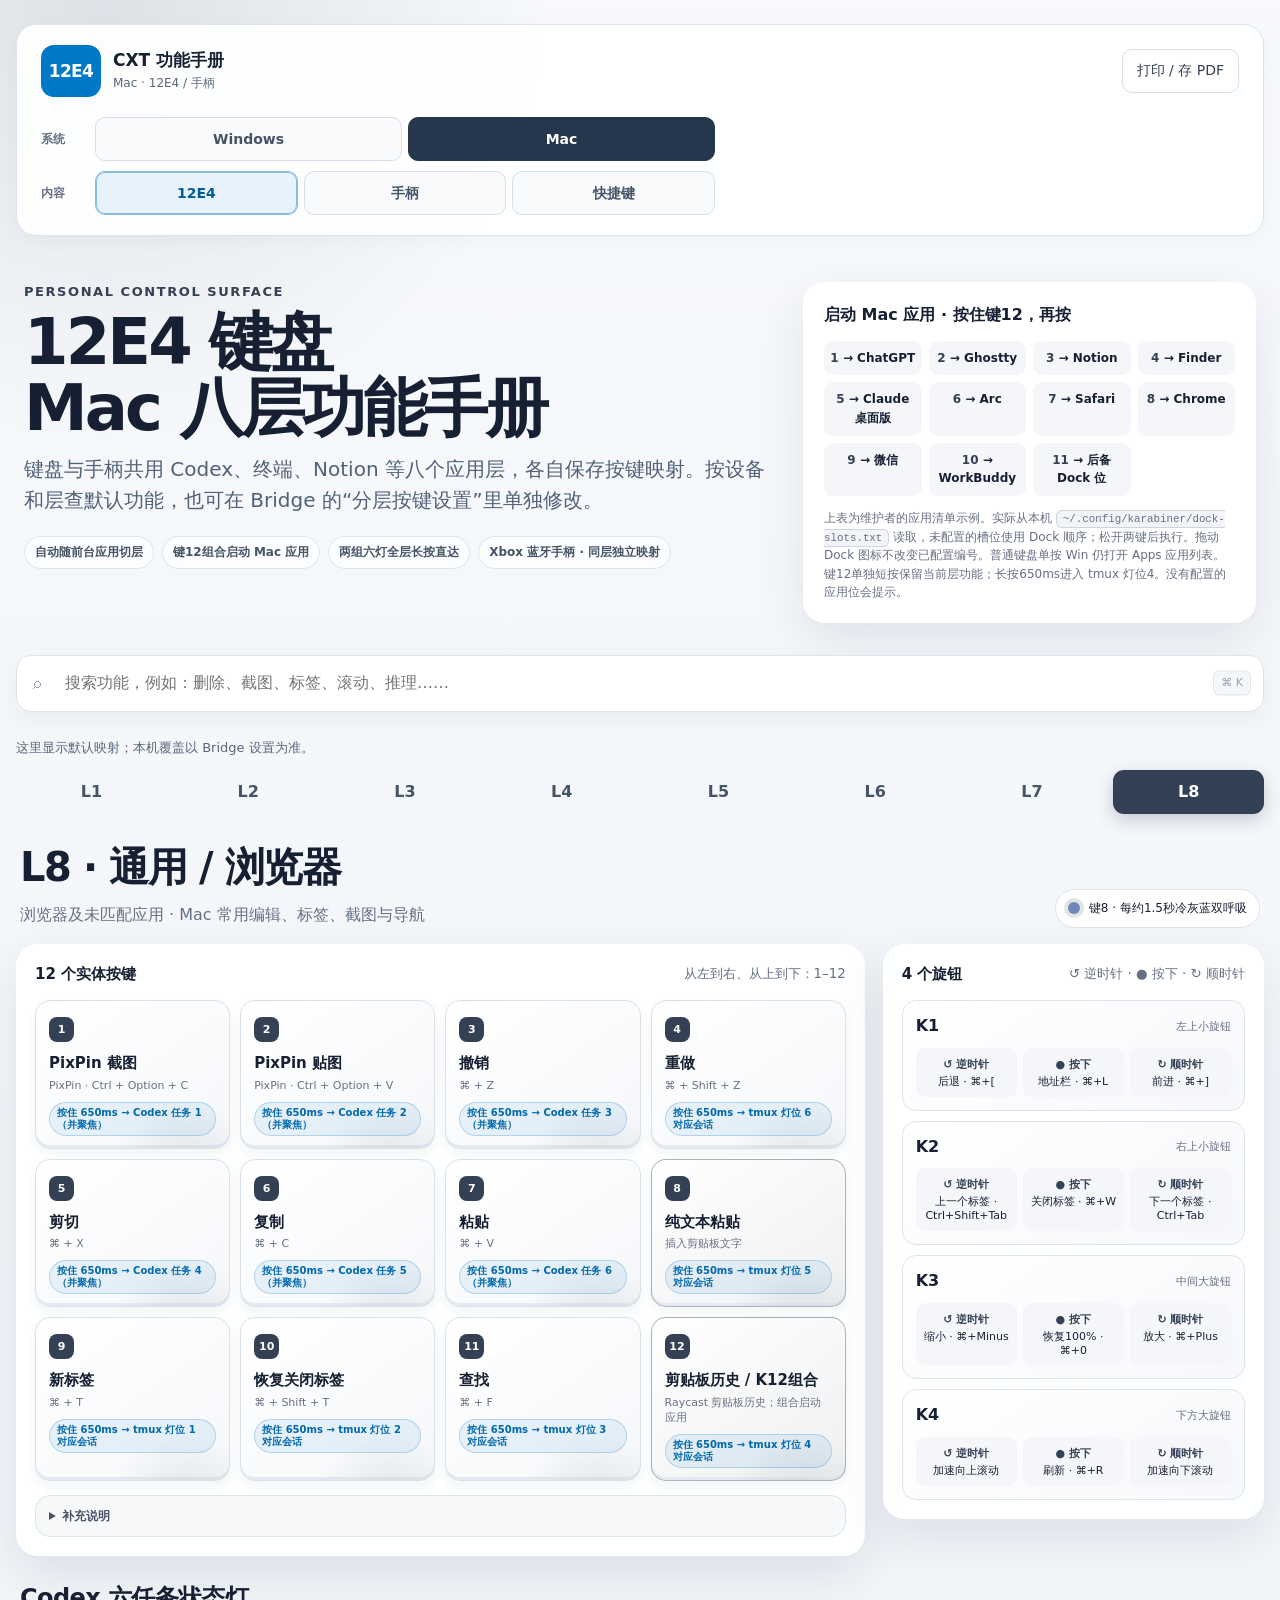
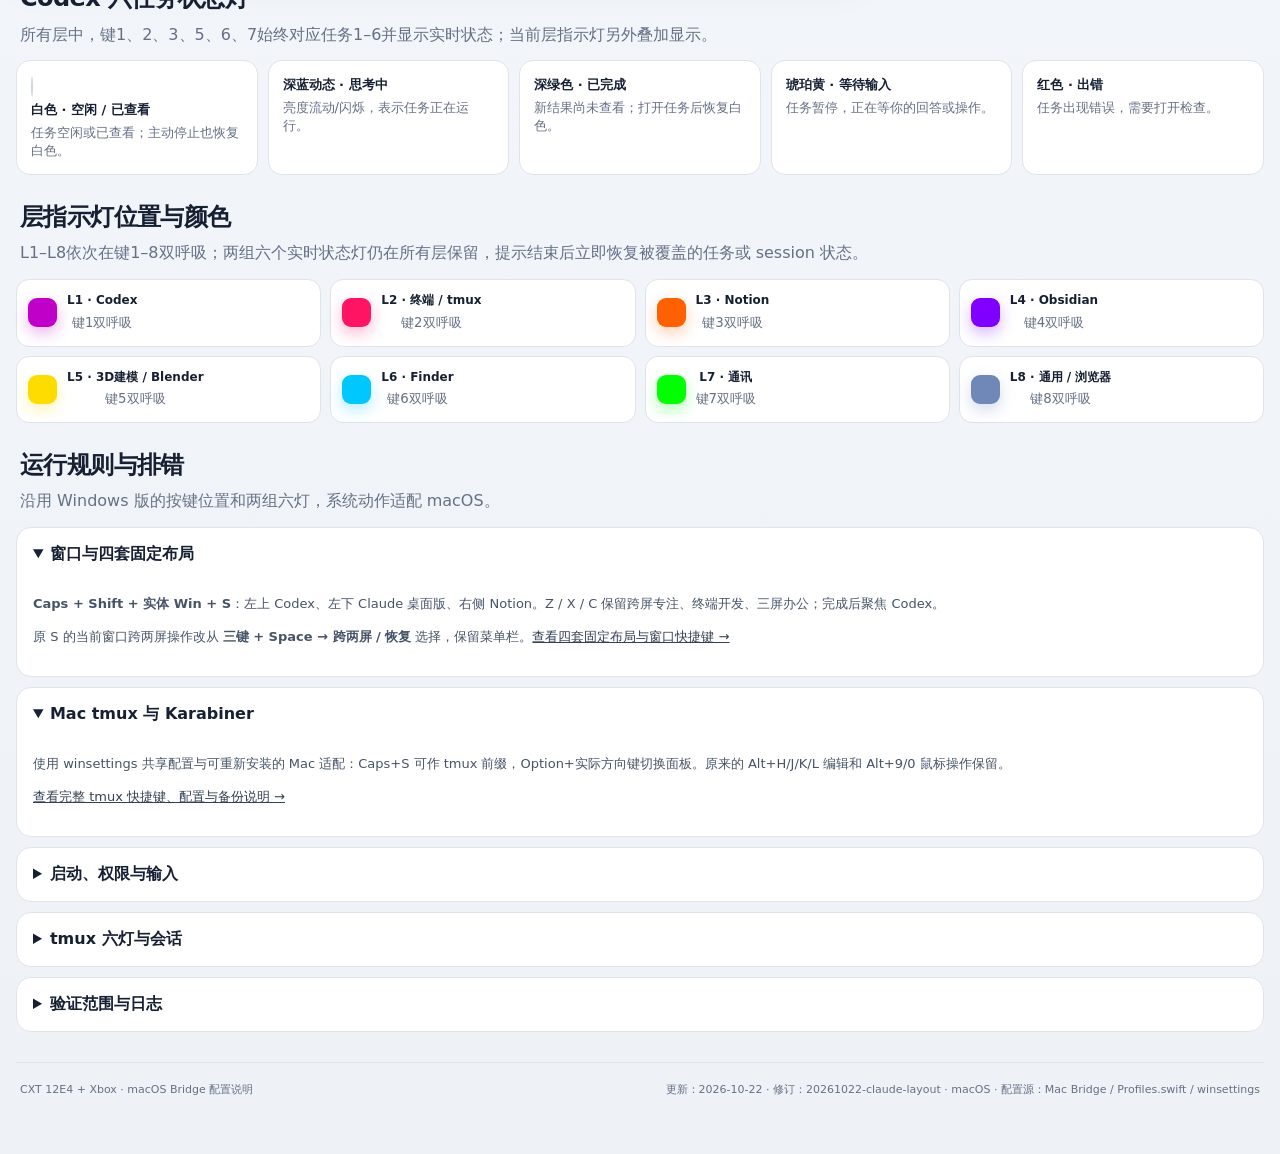
==== commit 14733745: "Organize manuals by Windows or Mac, then device or shortcuts" ====
--- a/docs/cxt12e4-manual/mac/index.html
+++ b/docs/cxt12e4-manual/mac/index.html
@@ -245,30 +245,22 @@
     .controller-note { color: var(--muted); font-size: 13px; line-height: 1.65; padding: 0 14px; }
     @media(max-width:700px) { .device-switch span { width:100%; margin:4px 0; } .xbox-table th,.xbox-table td { padding:11px 8px; font-size:12px; } .xbox-table th:first-child { width:25%; } }
 </style>
-<link rel="stylesheet" href="../manual-navigation.css?v=20261019-shortcuts">
+<link rel="stylesheet" href="../manual-navigation.css?v=20261022-platform-sections">
 </head>
-<body data-manual-page="mac">
+<body data-manual-page="mac" data-manual-root="../">
   <div class="shell">
-    <nav class="topbar" aria-label="层导航">
-      <div class="brand">
-        <span class="brand-mark">12E4</span>
-        <span><strong>CXT 功能手册</strong><small>12E4 · Xbox · 8 层</small></span>
-      </div>
-      <div class="layer-nav" id="layerNav"></div>
-      <div class="top-actions">
-        <button class="icon-button" id="printButton" title="打印或另存为 PDF" aria-label="打印">⌁</button>
-      </div>
-    </nav><nav class="platform-nav" aria-label="平台说明">
-      <a id="otherPlatform" data-manual-page="windows" data-manual-base="../" href="../">Windows 键盘 / 手柄</a>
-      <a data-manual-page="mac" data-manual-base="./" href="./" aria-current="page">Mac 键盘 / 手柄</a>
-      <a data-manual-page="tmux" data-manual-base="tmux.html" href="tmux.html">tmux / Karabiner</a>
-      <a data-manual-page="shortcuts" data-manual-base="shortcuts.html" href="shortcuts.html">快捷键总表</a>
-    </nav>
-
-    <header class="hero">
+    <header class="manual-header">
+  <div class="manual-heading"><div class="brand"><span class="brand-mark">12E4</span><span><strong>CXT 功能手册</strong><small>Mac · 12E4 / 手柄</small></span></div><button type="button" class="manual-print" id="printButton">打印 / 存 PDF</button></div>
+  <nav class="manual-selector" aria-label="手册导航">
+    <div class="manual-choice-row"><span class="manual-choice-label" id="platformLabel">系统</span><div class="platform-nav" role="group" aria-labelledby="platformLabel"><a id="otherPlatform" data-manual-platform="windows" href="../index.html">Windows</a><a data-manual-platform="mac" href="../mac/index.html" aria-current="true">Mac</a></div></div>
+    <div class="manual-choice-row"><span class="manual-choice-label" id="sectionLabel">内容</span><div class="section-nav" role="group" aria-labelledby="sectionLabel"><a data-manual-section="keyboard" href="index.html?device=keyboard" aria-current="true">12E4</a><a data-manual-section="xbox" href="index.html?device=xbox">手柄</a><a data-manual-section="shortcuts" href="shortcuts.html">快捷键</a></div></div>
+  </nav>
+</header>
+
+    <header class="hero device-hero">
       <div>
         <div class="eyebrow">Personal Control Surface</div>
-        <h1>12E4 + Xbox<br>Mac 八层功能手册</h1>
+        <h1><span class="keyboard-only">12E4 键盘</span><span class="xbox-only">Xbox 手柄</span><br>Mac 八层功能手册</h1>
         <p class="lead">键盘与手柄共用 Codex、终端、Notion 等八个应用层，各自保存按键映射。按设备和层查默认功能，也可在 Bridge 的“分层按键设置”里单独修改。</p>
         <div class="hero-tags">
           <span class="tag">自动随前台应用切层</span>
@@ -277,7 +269,7 @@
           <span class="tag">Xbox 蓝牙手柄 · 同层独立映射</span>
         </div>
       </div>
-      <aside class="quick-card">
+      <aside class="quick-card keyboard-only">
         <h2>启动 Mac 应用 · 按住键12，再按</h2>
         <div class="chord"><span><b>1</b> → ChatGPT</span><span><b>2</b> → Ghostty</span><span><b>3</b> → Notion</span><span><b>4</b> → Finder</span><span><b>5</b> → Claude 桌面版</span><span><b>6</b> → Arc</span><span><b>7</b> → Safari</span><span><b>8</b> → Chrome</span><span><b>9</b> → 微信</span><span><b>10</b> → WorkBuddy</span><span><b>11</b> → 后备 Dock 位</span></div>
         <p class="quick-note">上表为维护者的应用清单示例。实际从本机 <code>~/.config/karabiner/dock-slots.txt</code> 读取，未配置的槽位使用 Dock 顺序；松开两键后执行。拖动 Dock 图标不改变已配置编号。普通键盘单按 Win 仍打开 Apps 应用列表。键12单独短按保留当前层功能；长按650ms进入 tmux 灯位4。没有配置的应用位会提示。</p>
@@ -292,11 +284,8 @@
     </div>
 
     <section id="layerSection" aria-label="当前设备与应用层">
-      <div class="device-switch" role="group" aria-label="选择设备">
-        <button type="button" data-device="keyboard" aria-pressed="true">12E4 键盘</button>
-        <button type="button" data-device="xbox" aria-pressed="false">Xbox 手柄</button>
-        <span>这里显示默认映射；本机覆盖以 Bridge 设置为准。</span>
-      </div>
+      <p class="mapping-note">这里显示默认映射；本机覆盖以 Bridge 设置为准。</p>
+      <div class="layer-nav manual-layers" id="layerNav" role="group" aria-label="选择应用层"></div>
       <div class="layer-heading">
         <div><h2 id="layerTitle"></h2><p id="layerApps"></p></div>
         <div class="indicator-pill"><span class="dot" id="indicatorDot"></span><span id="indicatorText"></span></div>
@@ -325,7 +314,7 @@
       </article>
     </section>
 
-    <section class="section" id="controllerCheck">
+    <section class="section xbox-only" id="controllerCheck">
       <div class="section-header"><h2>Mac 实测 · 按顺序确认</h2><p>2026-10-20 已实机确认 X 拖拽、Y 右键、B 关闭菜单及 Menu → A 选择确认。本次新增的 Codex R3 Tab 与其他分层功能仍请逐项确认。</p></div>
       <details open><summary>先测基础操作，再测 Codex / 终端 / Notion</summary><div class="detail-body"><ol>
         <li><strong>连接与回中：</strong>按 Xbox 键唤醒，在 Bridge 菜单检查手柄状态；松开所有按钮、扳机和摇杆。只有显示已连接、未暂停，才继续测试。</li>
@@ -335,10 +324,10 @@
         <li><strong>分层：</strong>切到 Codex、Ghostty、Notion，菜单栏数字依次应为 1、2、3。Codex 的 RT+L3 聚焦输入框，按下右摇杆 R3 发送 Tab，RT+R3 保留中键；Notion 的 RT+L3 打开快速搜索。RT+A / B 默认复制 / 粘贴；粘贴先用无执行风险的短文本确认，不发送回车。</li>
         <li><strong>已有 tmux：</strong>在现有 session 中测试 RT+L3 缩放 pane，RT+十字键切 pane，RT+LB / RB 切已有 session。Menu 选择已有会话后，会话总数不应增加；没有会话时面板应显示空态。</li>
         <li><strong>独立配置：</strong>在菜单栏“分层按键设置…”里只修改 Xbox 的一个层，确认 12E4 同层与 Xbox 其他层不受影响；再恢复本层默认。记录出问题的应用、层号、按钮和实际结果。</li>
-      </ol><p>Windows 使用同一分层思路，L6 是 Total Commander，终端 RT 快捷键与滚轮单位也不同；请查看 <a href="../?device=xbox&amp;layer=2">Windows 对应层说明</a>，不要直接导入另一平台的配置。</p></div></details>
+      </ol><p>Windows 使用同一分层思路，L6 是 Total Commander，终端 RT 快捷键与滚轮单位也不同；请查看 <a href="../index.html?device=xbox&amp;layer=2">Windows 对应层说明</a>，不要直接导入另一平台的配置。</p></div></details>
     </section>
 
-    <section class="section">
+    <section class="section keyboard-only">
       <div class="section-header"><h2>Codex 六任务状态灯</h2><p>所有层中，键1、2、3、5、6、7始终对应任务1–6并显示实时状态；当前层指示灯另外叠加显示。</p></div>
       <div class="status-grid">
         <div class="status" style="--status:#ffffff"><span class="status-light" style="border:1px solid #d0d5dd"></span><strong>白色 · 空闲 / 已查看</strong><small>任务空闲或已查看；主动停止也恢复白色。</small></div>
@@ -349,7 +338,7 @@
       </div>
     </section>
 
-    <section class="section">
+    <section class="section keyboard-only">
       <div class="section-header"><h2>层指示灯位置与颜色</h2><p>L1–L8依次在键1–8双呼吸；两组六个实时状态灯仍在所有层保留，提示结束后立即恢复被覆盖的任务或 session 状态。</p></div>
       <div class="layer-map" id="layerMap"></div>
     </section>
@@ -358,7 +347,7 @@
 <details open><summary>窗口与四套固定布局</summary><div class="detail-body"><p><b>Caps + Shift + 实体 Win + S</b>：左上 Codex、左下 Claude 桌面版、右侧 Notion。Z / X / C 保留跨屏专注、终端开发、三屏办公；完成后聚焦 Codex。</p><p>原 S 的当前窗口跨两屏操作改从 <b>三键 + Space → 跨两屏 / 恢复</b> 选择，保留菜单栏。<a href="shortcuts.html#presets">查看四套固定布局与窗口快捷键 →</a></p></div></details>
 <details open><summary>Mac tmux 与 Karabiner</summary><div class="detail-body"><p>使用 winsettings 共享配置与可重新安装的 Mac 适配：Caps+S 可作 tmux 前缀，Option+实际方向键切换面板。原来的 Alt+H/J/K/L 编辑和 Alt+9/0 鼠标操作保留。</p><p><a href="tmux.html">查看完整 tmux 快捷键、配置与备份说明 →</a></p></div></details>
 <details><summary>启动、权限与输入</summary><div class="detail-body"><ul><li>菜单栏“使用说明”打开本页的在线版本；“快捷键总表”打开 <a href="https://cxt12e4.11166666.xyz/">新域名首页</a>。“离线说明”打开应用内随版本附带的说明与完整手册，断网时可用。在线版更新与已安装版本可能不同。</li><li>首次安装：从 <a href="https://github.com/zhangyu0806/CXT12E4-Bridge">项目仓库</a>获取源码，按 Mac 安装说明执行 <code>./install/macos/install.sh</code>。需要 macOS 13+、Xcode Command Line Tools、Python 3 和已启用的 Karabiner；tmux 另需对应依赖。三屏布局、Caps 与普通键盘数字快启是独立配置示例，不由 Bridge 安装器自动部署。</li><li>“应用程序”中的 CXT12E4 Bridge 登录时自动启动。菜单栏与 Win11 一致，使用八层对应颜色的正方形色块，中央粗体数字 1–8 显示当前层；L1、L4 白字，其余黑字。悬停显示层名、自动或手动模式及连接状态；菜单勾选标明当前层及是否自动切层，也可手选层。</li><li>开启 Bridge 的辅助功能和输入监控，并保持 Karabiner 运行。12E4 专用输入规则仅匹配此设备。</li><li>短按在松开时执行；长按650ms进入对应任务或会话，长按后不再追加短按。键12组合沿用原应用位。普通按键组合与旋钮私有标记互斥，重叠或异常报告会取消本轮，释放全部按键后再操作。</li><li>12E4 默认 K4 在各层发送加速纵向滚轮，按下功能依当前层；分层设置可覆盖短按与旋钮动作，长按和键12应用组合保持固定。</li></ul></div></details>
-<details open><summary>Xbox 分层设置与暂停</summary><div class="detail-body"><ul><li>菜单栏 → “分层按键设置…” → 选择 12E4 或 Xbox → 选择 L1–L8 → 修改对应操作。两设备共用当前层，各层覆盖互相独立；未设置的控件使用该层默认值，“恢复本层默认”会重置<strong>整个当前设备当前层</strong>，包括该层其他自定义项；若只想改四个面键，请单独修改 A / B / X / Y。升级会保留已有自定义覆盖，写入配置的旧映射不会被默认更新替换。</li><li>左摇杆默认鼠标、右摇杆默认双向滚动；Blender 层右摇杆默认旋转视角。设置页可改摇杆模式、死区、鼠标速度、滚动速度、LT 精细倍率及滚动方向。</li><li><strong>设置窗口内：</strong>映射修改立即保存；手柄 A 完成，B 或 Menu 关闭，都会先保存并校验未保存的参数，输入有误则保留窗口和错误提示。B 在这里不是撤销；要放弃未保存参数，请先点“撤销修改”。方向键交给当前输入框或下拉框，Menu 不会再叠开任务选择面板。</li><li>手柄 Menu 短按打开两组选择：Codex 最近任务、tmux 已有 session；方向键移动，A 确认，B 或 Menu 取消。所选项按稳定身份打开，不会随最近列表刷新而跳到另一个槽位。没有应用启动组，也不会新建 tmux 会话。切去其他应用会自动关闭选择面板，不抢回焦点。</li><li>手柄 Menu 长按或菜单“暂停 / 恢复 Xbox”只暂停手柄。也可用“在当前应用暂停 / 恢复 Xbox”记录当前应用，或在设置里填实际游戏的 Bundle ID。默认列表仅含 Steam 和 Games 启动器，不等于自动识别全部游戏；游戏进程需单独添加，或进入游戏前手动暂停。处于应用暂停名单时，连 Menu 也保留给前台应用；恢复请用菜单栏或离开该应用。普通应用中的手动暂停仍可长按 Menu 恢复。</li><li>手柄按键未独占：暂停名单之外的前台游戏仍可能收到原始输入。Xbox、View、分享三键由系统处理，本版本不接管。X 拖拽、Y 右键、B 关闭菜单及 Menu → A 选择确认已实机通过；精细移动、跨层手感与本次新增的 R3 Tab 仍需实测。</li></ul></div></details>
+<details open class="xbox-only"><summary>Xbox 分层设置与暂停</summary><div class="detail-body"><ul><li>菜单栏 → “分层按键设置…” → 选择 12E4 或 Xbox → 选择 L1–L8 → 修改对应操作。两设备共用当前层，各层覆盖互相独立；未设置的控件使用该层默认值，“恢复本层默认”会重置<strong>整个当前设备当前层</strong>，包括该层其他自定义项；若只想改四个面键，请单独修改 A / B / X / Y。升级会保留已有自定义覆盖，写入配置的旧映射不会被默认更新替换。</li><li>左摇杆默认鼠标、右摇杆默认双向滚动；Blender 层右摇杆默认旋转视角。设置页可改摇杆模式、死区、鼠标速度、滚动速度、LT 精细倍率及滚动方向。</li><li><strong>设置窗口内：</strong>映射修改立即保存；手柄 A 完成，B 或 Menu 关闭，都会先保存并校验未保存的参数，输入有误则保留窗口和错误提示。B 在这里不是撤销；要放弃未保存参数，请先点“撤销修改”。方向键交给当前输入框或下拉框，Menu 不会再叠开任务选择面板。</li><li>手柄 Menu 短按打开两组选择：Codex 最近任务、tmux 已有 session；方向键移动，A 确认，B 或 Menu 取消。所选项按稳定身份打开，不会随最近列表刷新而跳到另一个槽位。没有应用启动组，也不会新建 tmux 会话。切去其他应用会自动关闭选择面板，不抢回焦点。</li><li>手柄 Menu 长按或菜单“暂停 / 恢复 Xbox”只暂停手柄。也可用“在当前应用暂停 / 恢复 Xbox”记录当前应用，或在设置里填实际游戏的 Bundle ID。默认列表仅含 Steam 和 Games 启动器，不等于自动识别全部游戏；游戏进程需单独添加，或进入游戏前手动暂停。处于应用暂停名单时，连 Menu 也保留给前台应用；恢复请用菜单栏或离开该应用。普通应用中的手动暂停仍可长按 Menu 恢复。</li><li>手柄按键未独占：暂停名单之外的前台游戏仍可能收到原始输入。Xbox、View、分享三键由系统处理，本版本不接管。X 拖拽、Y 右键、B 关闭菜单及 Menu → A 选择确认已实机通过；精细移动、跨层手感与本次新增的 R3 Tab 仍需实测。</li></ul></div></details>
 <details><summary>tmux 六灯与会话</summary><div class="detail-body"><ul><li>终端输入 <code>tmux</code> 连接已有会话；没有会话时不会自动新建，需要时显式输入 <code>tmux new</code>。自动恢复和开机启动仍关闭。</li><li>键9、10、11、12、8、4依次对应 tmux 灯位1–6，长按切入对应的现有会话。</li><li>01–06 开头的会话固定对应灯位；默认数字名或普通项目名自动分配空闲灯位，已有分配不会因其他会话退出而前移，重启 Bridge 后保留。</li><li>没有会话的灯位熄灭；普通 shell 空闲为白灯。重复固定编号会关闭对应灯位并拒绝切换。</li><li>已运行的 Claude Code / OpenCode 需重启一次才能加载状态 hooks。白为空闲，蓝为运行，绿为新完成，黄为等待，红为真正错误；主动停止任务恢复白色，不作为错误。</li></ul></div></details>
 <details><summary>验证范围与日志</summary><div class="detail-body"><ul><li>以下记录针对维护者当时的设备、应用版本与配置。新安装仍需按本页清单逐项确认；自动检查与实机操作是不同的验证。</li><li>已实机确认侧栏、K4 滚动、键12+2 启动 Ghostty、长按任务键返回 Codex，以及 tmux 白灯和长按切换。</li><li>模型控制已调整为精确识别 6.1 Sol、分离强度与权限；旧版自动确认的验证不代表新行为已验收。Xbox 的 X 拖拽、Y 右键、B 关闭菜单及 Menu → A 选择确认已于 2026-10-20 实机通过；本次新增的 Codex R3 Tab、其他分层操作与手感仍需逐项确认。</li><li>截至 2026-10-09，Mac tmux 适配已通过 78 项自动检查，包括快照恢复后的 Agent 重启及裸 tmux 连接行为。配置热加载检查确认已有面板及其进程保留。普通键盘的按键协议与实机范围见 <a href="tmux.html">tmux 验证说明</a>。</li><li>运行日志与状态位于 <code>~/Library/Application Support/CXT12E4Bridge/</code>。本次没有改键盘固件，接回 Windows 可继续使用原 Bridge。</li></ul></div></details></section>
     <footer>
@@ -367,7 +356,7 @@
     </footer>
   </div>
 
-  <script src="../manual-navigation.js?v=20261022-domain"></script>
+  <script src="../manual-navigation.js?v=20261022-platform-sections"></script>
 <script>
     const layers = [
   {
@@ -2024,9 +2013,9 @@
     const layerHelp = document.getElementById('layerHelp');
     const layerMap = document.getElementById('layerMap');
 
-    document.querySelectorAll('[data-device]').forEach(button => button.addEventListener('click', () => {
-      currentDevice = button.dataset.device; showLayer(current);
-    }));
+    window.ManualNavigation.onDeviceChange(device => {
+      currentDevice = device; showLayer(current);
+    });
 
     const orderedLayers = [...layers].sort((left, right) => left.n - right.n);
     orderedLayers.forEach(layer => {
@@ -2099,7 +2088,7 @@
 
       document.getElementById('keyboardWorkspace').hidden = currentDevice !== 'keyboard';
       document.getElementById('xboxPanel').hidden = currentDevice !== 'xbox';
-      document.querySelectorAll('[data-device]').forEach(button => button.setAttribute('aria-pressed', String(button.dataset.device === currentDevice)));
+
       const xboxMappings = document.getElementById('xboxMappings');
       xboxMappings.replaceChildren();
       xboxProfiles[String(number)].forEach(mapping => {
--- a/docs/cxt12e4-manual/manual-navigation.css
+++ b/docs/cxt12e4-manual/manual-navigation.css
@@ -1,68 +1,63 @@
-/* Shared navigation for Windows, Mac and the tmux guide. */
-.platform-nav {
-  display: flex;
-  flex-wrap: wrap;
-  align-items: stretch;
-  gap: 8px;
-  margin: 16px 0 0;
+/* Shared platform-first navigation, including offline manuals. */
+.manual-header {
+  padding: 20px 24px;
+  border: 1px solid #dce4ef;
+  border-radius: 20px;
+  background: rgba(255, 255, 255, .94);
+  box-shadow: 0 5px 20px rgba(23, 32, 51, .035);
 }
-.platform-nav a {
-  display: inline-flex;
-  align-items: center;
-  justify-content: center;
-  min-height: 44px;
-  padding: 10px 18px;
-  border: 1px solid #d8dfea;
-  border-radius: 999px;
-  background: rgba(255, 255, 255, .9);
-  color: #475467;
-  font-size: 14px;
-  line-height: 1.45;
-  font-weight: 700;
-  text-align: center;
-  text-decoration: none;
-  transition: background-color .15s, border-color .15s;
+.manual-heading { display: flex; align-items: center; justify-content: space-between; gap: 16px; margin-bottom: 20px; }
+.manual-header .brand { min-width: 0; gap: 12px; }
+.manual-header .brand-mark { display: grid; place-items: center; width: 60px; height: 52px; padding: 0; flex-shrink: 0; border-radius: 13px; background: #0078c8; color: #fff; font-size: 17px; font-weight: 800; box-shadow: none; }
+.manual-header .brand strong { font-size: 17px; line-height: 1.4; }
+.manual-header .brand small { font-size: 12px; line-height: 1.6; margin-top: 2px; color: #58677c; }
+.manual-print { flex-shrink: 0; border: 1px solid #d8dfea; border-radius: 10px; min-height: 44px; padding: 8px 14px; background: #fff; color: #344054; font: inherit; font-size: 14px; cursor: pointer; white-space: nowrap; }
+.manual-print:hover { background: #f4f7fb; }
+.manual-selector { display: grid; gap: 10px; }
+.manual-choice-row { display: grid; grid-template-columns: 42px minmax(0, 1fr); align-items: center; gap: 12px; }
+.manual-choice-label { font-size: 12px; font-weight: 650; color: #667085; }
+.platform-nav, .section-nav { display: grid; gap: 6px; margin: 0; max-width: 620px; }
+.platform-nav { grid-template-columns: repeat(2, minmax(0, 1fr)); }
+.section-nav { grid-template-columns: repeat(3, minmax(0, 1fr)); }
+.platform-nav a, .section-nav a { display: flex; align-items: center; justify-content: center; min-width: 0; min-height: 44px; padding: 8px 16px; border: 1px solid #d8dfea; border-radius: 10px; background: #f8fafc; color: #475467; font-size: 14px; line-height: 1.45; font-weight: 700; text-align: center; text-decoration: none; transition: background-color .15s, border-color .15s; }
+.platform-nav a:hover, .section-nav a:hover { background: #edf2f8; border-color: #98a2b3; }
+.platform-nav a[aria-current="true"] { background: #26364c; border-color: #26364c; color: #fff; }
+.section-nav a[aria-current="true"] { background: #e7f2fc; border-color: #8abce1; color: #005c9a; box-shadow: inset 0 0 0 1px #8abce1; }
+:is(a, button, summary):focus-visible { outline: 3px solid #175cd3; outline-offset: 3px; }
+.manual-subnav { font-size: 14px; margin: 20px 4px 0; }
+.mapping-note { color: #58677c; font-size: 13px; margin: 0 0 12px; }
+.layer-nav.manual-layers { display: grid; grid-template-columns: repeat(8, minmax(0, 1fr)); gap: 6px; padding: 0; margin: 0 0 22px; overflow: visible; }
+.manual-layers .layer-tab { min-width: 0; min-height: 44px; padding: 8px 4px; text-align: center; }
+.layer-tab { text-decoration: none; }
+.layer-tab.active, .key.special .key-number { color: var(--accent-ink, #fff); }
+.eyebrow, .chord b, .result-layer, .encoder-action b, .note-icon,
+.xbox-table tbody th, .icon-button:hover, .detail-body a { color: var(--accent-text, #344054); }
+#layerSection { scroll-margin-top: 24px; }
+body[data-manual-device="keyboard"] .xbox-only,
+body[data-manual-device="xbox"] .keyboard-only { display: none !important; }
+body[data-manual-device="xbox"] .device-hero { grid-template-columns: 1fr; }
+@media (max-width: 560px) {
+  .manual-header { padding: 16px 12px; border-radius: 16px; }
+  .manual-heading { gap: 8px; margin-bottom: 16px; }
+  .manual-header .brand { gap: 8px; }
+  .manual-header .brand-mark { width: 45px; height: 44px; font-size: 14px; border-radius: 10px; }
+  .manual-header .brand strong { font-size: 14px; }
+  .manual-header .brand small { font-size: 11px; }
+  .manual-print { font-size: 12px; padding: 7px 9px; }
+  .manual-choice-row { grid-template-columns: 28px minmax(0, 1fr); gap: 8px; }
+  .platform-nav a, .section-nav a { padding: 8px 5px; font-size: 13px; }
+  .layer-nav.manual-layers { gap: 3px; }
 }
-.platform-nav a:hover { background: #eef2f6; border-color: #98a2b3; }
-.platform-nav a[aria-current="page"] {
-  background: #344054;
-  border-color: #344054;
-  color: #fff;
-  box-shadow: 0 2px 5px rgba(23, 32, 51, .12);
-}
-:is(a, button, summary):focus-visible {
-  outline: 3px solid #175cd3;
-  outline-offset: 3px;
-}
-.layer-tab { text-decoration: none; }
-.layer-tab.active, .device-switch button[aria-pressed="true"], .key.special .key-number {
-  color: var(--accent-ink, #fff);
-}
-.eyebrow, .chord b, .result-layer, .encoder-action b, .note-icon,
-.xbox-table tbody th, .icon-button:hover, .detail-body a {
-  color: var(--accent-text, #344054);
-}
-#layerSection { scroll-margin-top: 110px; }
-.topbar { min-height: 74px; }
-.layer-nav { min-width: 0; min-height: 44px; }
-@media (max-width: 960px) {
-  .topbar { display: grid; grid-template-columns: minmax(0, 1fr) auto; gap: 8px 12px; }
-  .brand { grid-column: 1; grid-row: 1; min-width: 0; }
-  .top-actions { display: flex; grid-column: 2; grid-row: 1; }
-  .layer-nav { grid-column: 1 / -1; grid-row: 2; display: grid; grid-template-columns: repeat(8, minmax(0, 1fr)); gap: 3px; width: 100%; overflow: visible; }
-  .layer-tab { min-width: 0; min-height: 40px; padding: 8px 2px; text-align: center; }
-  body[data-manual-page="tmux"] .layer-nav { display: flex; }
-  body[data-manual-page="tmux"] .layer-tab { padding-inline: 12px; }
-  #layerSection { scroll-margin-top: 145px; }
-}
-@media (max-width: 520px) {
-  .platform-nav { display: grid; grid-template-columns: repeat(2, minmax(0, 1fr)); }
-  .platform-nav a { padding: 10px 8px; font-size: 12px; }
-  .platform-nav a:last-child:nth-child(odd) { grid-column: 1 / -1; }
-  .device-switch button { min-height: 44px; }
+@media (max-width: 360px) {
+  .manual-heading { flex-wrap: wrap; }
+  .manual-print { margin-left: auto; }
 }
 @media (prefers-reduced-motion: reduce) {
   html { scroll-behavior: auto; }
-  .platform-nav a { transition: none; }
+  .platform-nav a, .section-nav a { transition: none; }
 }
-@media print { .platform-nav, .device-switch { display: none !important; } }
+@media print {
+  .manual-selector, .manual-print, .manual-subnav, .manual-layers { display: none !important; }
+  .manual-header { border: 0; box-shadow: none; padding: 0; margin-bottom: 12px; }
+  .manual-heading { margin: 0; }
+}
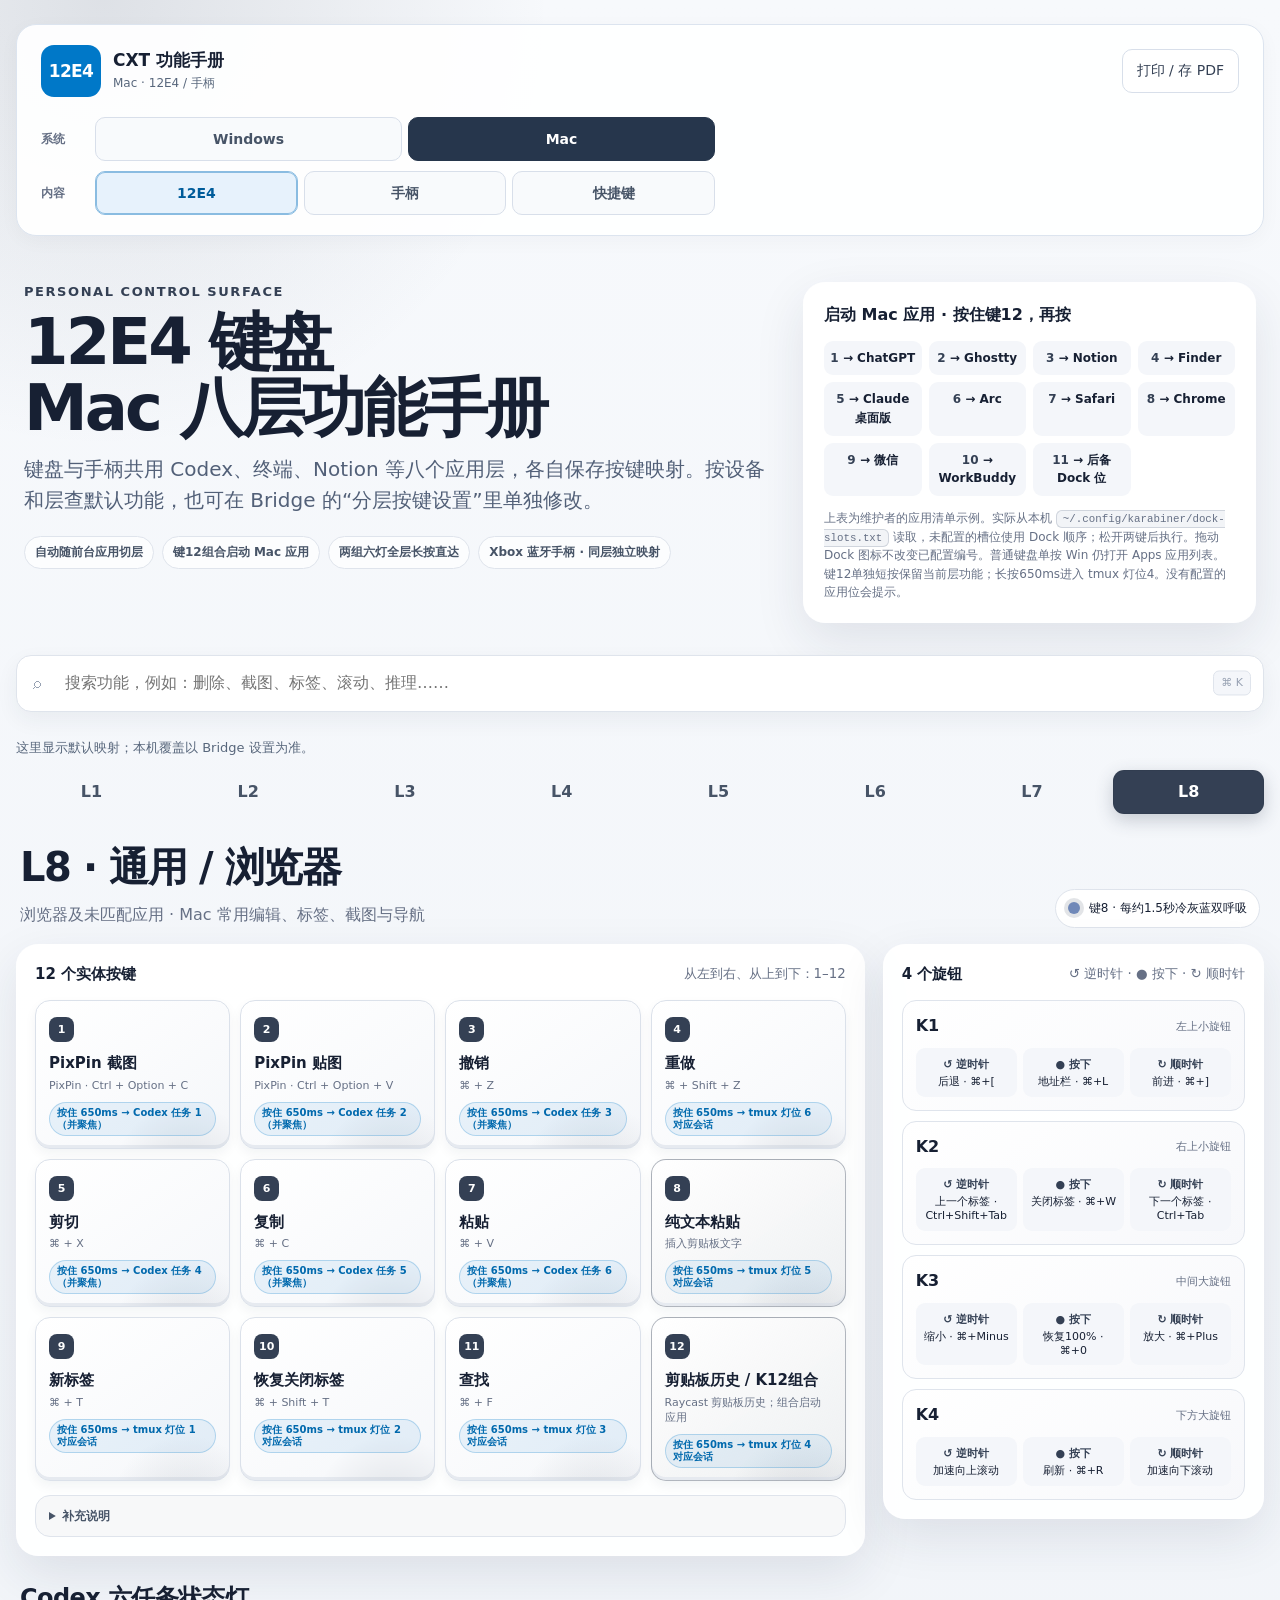
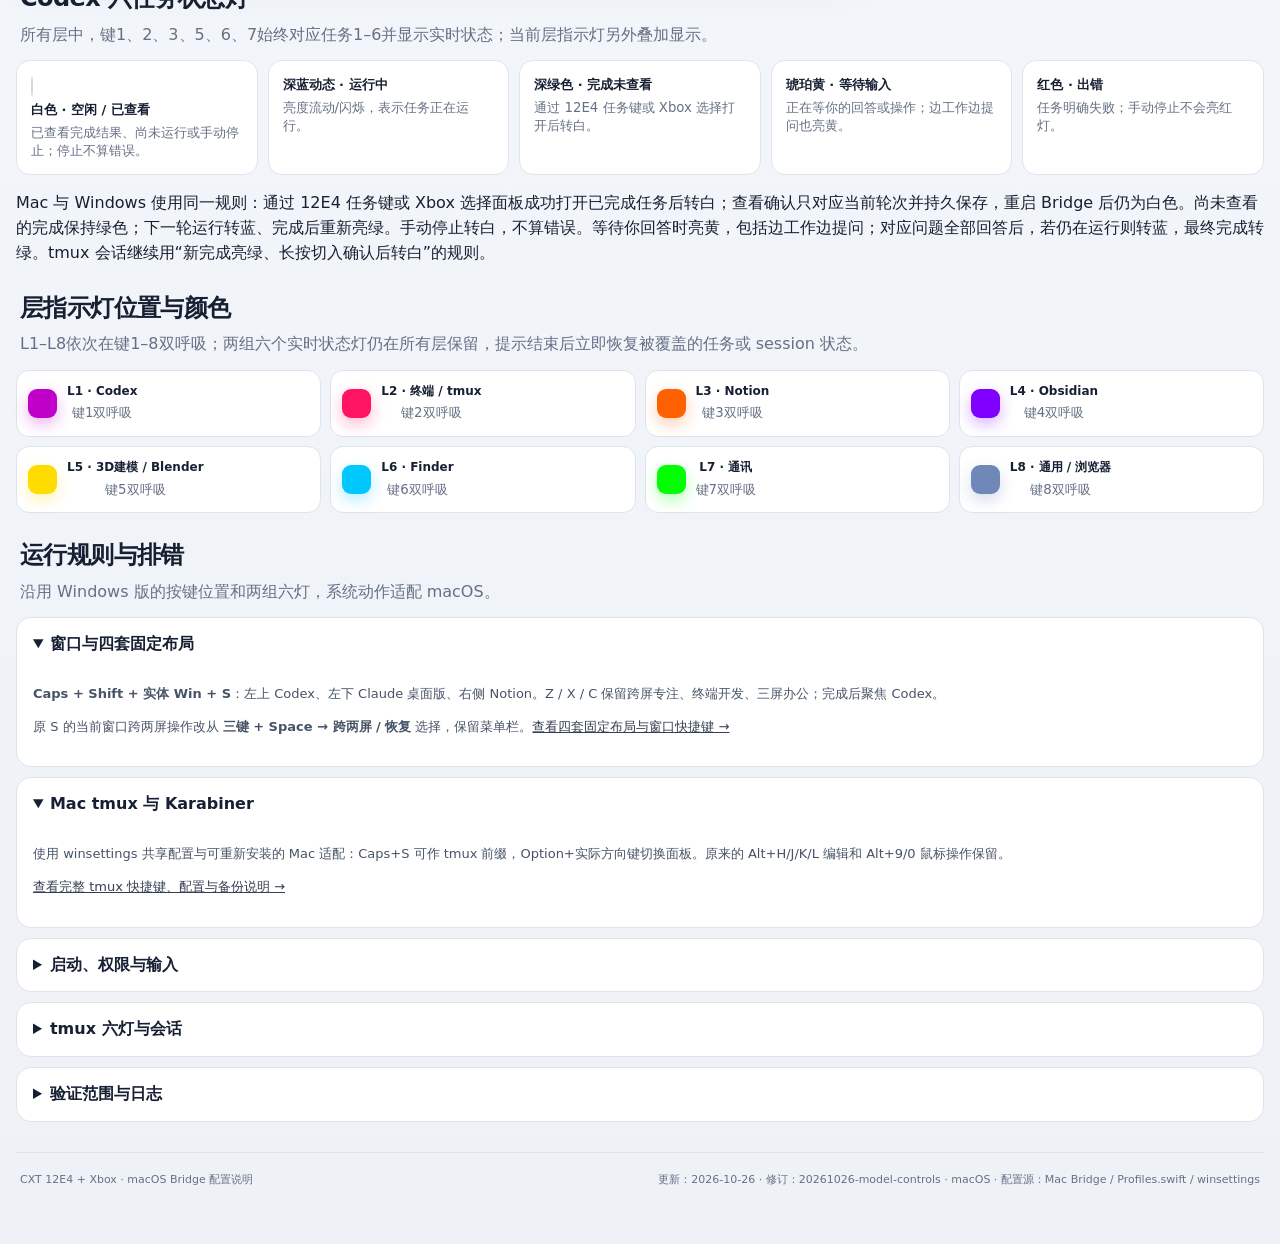
==== commit aa9ed692: "Fix Mac model controls after native ChatGPT UI changes" ====
--- a/docs/cxt12e4-manual/mac/index.html
+++ b/docs/cxt12e4-manual/mac/index.html
@@ -7,7 +7,7 @@
   <meta http-equiv="Cache-Control" content="no-cache, no-store, must-revalidate">
   <meta http-equiv="Pragma" content="no-cache">
   <meta http-equiv="Expires" content="0">
-  <meta name="configuration-revision" content="20261020-codex-tab">
+  <meta name="configuration-revision" content="20261026-model-controls">
   <title>CXT12E4 + Xbox · Mac 八层功能手册</title>
   <style>
     :root {
@@ -330,12 +330,13 @@
     <section class="section keyboard-only">
       <div class="section-header"><h2>Codex 六任务状态灯</h2><p>所有层中，键1、2、3、5、6、7始终对应任务1–6并显示实时状态；当前层指示灯另外叠加显示。</p></div>
       <div class="status-grid">
-        <div class="status" style="--status:#ffffff"><span class="status-light" style="border:1px solid #d0d5dd"></span><strong>白色 · 空闲 / 已查看</strong><small>任务空闲或已查看；主动停止也恢复白色。</small></div>
-        <div class="status thinking" style="--status:#0000ff"><span class="status-light"></span><strong>深蓝动态 · 思考中</strong><small>亮度流动/闪烁，表示任务正在运行。</small></div>
-        <div class="status" style="--status:#00b000"><span class="status-light"></span><strong>深绿色 · 已完成</strong><small>新结果尚未查看；打开任务后恢复白色。</small></div>
-        <div class="status" style="--status:#ffb000"><span class="status-light"></span><strong>琥珀黄 · 等待输入</strong><small>任务暂停，正在等你的回答或操作。</small></div>
-        <div class="status" style="--status:#ff0000"><span class="status-light"></span><strong>红色 · 出错</strong><small>任务出现错误，需要打开检查。</small></div>
+        <div class="status" style="--status:#ffffff"><span class="status-light" style="border:1px solid #d0d5dd"></span><strong>白色 · 空闲 / 已查看</strong><small>已查看完成结果、尚未运行或手动停止；停止不算错误。</small></div>
+        <div class="status thinking" style="--status:#0000ff"><span class="status-light"></span><strong>深蓝动态 · 运行中</strong><small>亮度流动/闪烁，表示任务正在运行。</small></div>
+        <div class="status" style="--status:#00b000"><span class="status-light"></span><strong>深绿色 · 完成未查看</strong><small>通过 12E4 任务键或 Xbox 选择打开后转白。</small></div>
+        <div class="status" style="--status:#ffb000"><span class="status-light"></span><strong>琥珀黄 · 等待输入</strong><small>正在等你的回答或操作；边工作边提问也亮黄。</small></div>
+        <div class="status" style="--status:#ff0000"><span class="status-light"></span><strong>红色 · 出错</strong><small>任务明确失败；手动停止不会亮红灯。</small></div>
       </div>
+      <p>Mac 与 Windows 使用同一规则：通过 12E4 任务键或 Xbox 选择面板成功打开已完成任务后转白；查看确认只对应当前轮次并持久保存，重启 Bridge 后仍为白色。尚未查看的完成保持绿色；下一轮运行转蓝、完成后重新亮绿。手动停止转白，不算错误。等待你回答时亮黄，包括边工作边提问；对应问题全部回答后，若仍在运行则转蓝，最终完成转绿。tmux 会话继续用“新完成亮绿、长按切入确认后转白”的规则。</p>
     </section>
 
     <section class="section keyboard-only">
@@ -349,10 +350,10 @@
 <details><summary>启动、权限与输入</summary><div class="detail-body"><ul><li>菜单栏“使用说明”打开本页的在线版本；“快捷键总表”打开 <a href="https://cxt12e4.11166666.xyz/">新域名首页</a>。“离线说明”打开应用内随版本附带的说明与完整手册，断网时可用。在线版更新与已安装版本可能不同。</li><li>首次安装：从 <a href="https://github.com/zhangyu0806/CXT12E4-Bridge">项目仓库</a>获取源码，按 Mac 安装说明执行 <code>./install/macos/install.sh</code>。需要 macOS 13+、Xcode Command Line Tools、Python 3 和已启用的 Karabiner；tmux 另需对应依赖。三屏布局、Caps 与普通键盘数字快启是独立配置示例，不由 Bridge 安装器自动部署。</li><li>“应用程序”中的 CXT12E4 Bridge 登录时自动启动。菜单栏与 Win11 一致，使用八层对应颜色的正方形色块，中央粗体数字 1–8 显示当前层；L1、L4 白字，其余黑字。悬停显示层名、自动或手动模式及连接状态；菜单勾选标明当前层及是否自动切层，也可手选层。</li><li>开启 Bridge 的辅助功能和输入监控，并保持 Karabiner 运行。12E4 专用输入规则仅匹配此设备。</li><li>短按在松开时执行；长按650ms进入对应任务或会话，长按后不再追加短按。键12组合沿用原应用位。普通按键组合与旋钮私有标记互斥，重叠或异常报告会取消本轮，释放全部按键后再操作。</li><li>12E4 默认 K4 在各层发送加速纵向滚轮，按下功能依当前层；分层设置可覆盖短按与旋钮动作，长按和键12应用组合保持固定。</li></ul></div></details>
 <details open class="xbox-only"><summary>Xbox 分层设置与暂停</summary><div class="detail-body"><ul><li>菜单栏 → “分层按键设置…” → 选择 12E4 或 Xbox → 选择 L1–L8 → 修改对应操作。两设备共用当前层，各层覆盖互相独立；未设置的控件使用该层默认值，“恢复本层默认”会重置<strong>整个当前设备当前层</strong>，包括该层其他自定义项；若只想改四个面键，请单独修改 A / B / X / Y。升级会保留已有自定义覆盖，写入配置的旧映射不会被默认更新替换。</li><li>左摇杆默认鼠标、右摇杆默认双向滚动；Blender 层右摇杆默认旋转视角。设置页可改摇杆模式、死区、鼠标速度、滚动速度、LT 精细倍率及滚动方向。</li><li><strong>设置窗口内：</strong>映射修改立即保存；手柄 A 完成，B 或 Menu 关闭，都会先保存并校验未保存的参数，输入有误则保留窗口和错误提示。B 在这里不是撤销；要放弃未保存参数，请先点“撤销修改”。方向键交给当前输入框或下拉框，Menu 不会再叠开任务选择面板。</li><li>手柄 Menu 短按打开两组选择：Codex 最近任务、tmux 已有 session；方向键移动，A 确认，B 或 Menu 取消。所选项按稳定身份打开，不会随最近列表刷新而跳到另一个槽位。没有应用启动组，也不会新建 tmux 会话。切去其他应用会自动关闭选择面板，不抢回焦点。</li><li>手柄 Menu 长按或菜单“暂停 / 恢复 Xbox”只暂停手柄。也可用“在当前应用暂停 / 恢复 Xbox”记录当前应用，或在设置里填实际游戏的 Bundle ID。默认列表仅含 Steam 和 Games 启动器，不等于自动识别全部游戏；游戏进程需单独添加，或进入游戏前手动暂停。处于应用暂停名单时，连 Menu 也保留给前台应用；恢复请用菜单栏或离开该应用。普通应用中的手动暂停仍可长按 Menu 恢复。</li><li>手柄按键未独占：暂停名单之外的前台游戏仍可能收到原始输入。Xbox、View、分享三键由系统处理，本版本不接管。X 拖拽、Y 右键、B 关闭菜单及 Menu → A 选择确认已实机通过；精细移动、跨层手感与本次新增的 R3 Tab 仍需实测。</li></ul></div></details>
 <details><summary>tmux 六灯与会话</summary><div class="detail-body"><ul><li>终端输入 <code>tmux</code> 连接已有会话；没有会话时不会自动新建，需要时显式输入 <code>tmux new</code>。自动恢复和开机启动仍关闭。</li><li>键9、10、11、12、8、4依次对应 tmux 灯位1–6，长按切入对应的现有会话。</li><li>01–06 开头的会话固定对应灯位；默认数字名或普通项目名自动分配空闲灯位，已有分配不会因其他会话退出而前移，重启 Bridge 后保留。</li><li>没有会话的灯位熄灭；普通 shell 空闲为白灯。重复固定编号会关闭对应灯位并拒绝切换。</li><li>已运行的 Claude Code / OpenCode 需重启一次才能加载状态 hooks。白为空闲，蓝为运行，绿为新完成，黄为等待，红为真正错误；主动停止任务恢复白色，不作为错误。</li></ul></div></details>
-<details><summary>验证范围与日志</summary><div class="detail-body"><ul><li>以下记录针对维护者当时的设备、应用版本与配置。新安装仍需按本页清单逐项确认；自动检查与实机操作是不同的验证。</li><li>已实机确认侧栏、K4 滚动、键12+2 启动 Ghostty、长按任务键返回 Codex，以及 tmux 白灯和长按切换。</li><li>模型控制已调整为精确识别 6.1 Sol、分离强度与权限；旧版自动确认的验证不代表新行为已验收。Xbox 的 X 拖拽、Y 右键、B 关闭菜单及 Menu → A 选择确认已于 2026-10-20 实机通过；本次新增的 Codex R3 Tab、其他分层操作与手感仍需逐项确认。</li><li>截至 2026-10-09，Mac tmux 适配已通过 78 项自动检查，包括快照恢复后的 Agent 重启及裸 tmux 连接行为。配置热加载检查确认已有面板及其进程保留。普通键盘的按键协议与实机范围见 <a href="tmux.html">tmux 验证说明</a>。</li><li>运行日志与状态位于 <code>~/Library/Application Support/CXT12E4Bridge/</code>。本次没有改键盘固件，接回 Windows 可继续使用原 Bridge。</li></ul></div></details></section>
+<details><summary>验证范围与日志</summary><div class="detail-body"><ul><li>本地 Codex 任务若在电脑关机或重启前仍记为运行、且没有结束事件，Bridge 会根据本机启动时间将这次中断恢复为白色；已有完成记录按是否已查看保持绿色或白色。Bridge 不凭运行时长判定完成。同一次开机期间若缺少结束记录，仍无法可靠确认任务是否已结束。</li><li>以下记录针对维护者当时的设备、应用版本与配置。新安装仍需按本页清单逐项确认；自动检查与实机操作是不同的验证。</li><li>已实机确认侧栏、K4 滚动、键12+2 启动 Ghostty、长按任务键返回 Codex，以及 tmux 白灯和长按切换。</li><li>2026-10-26 用户确认 K1 / K2 已恢复；这次反馈针对当时正在运行的版本，兼容加固另按当前版本验证。模型控制精确识别 6.1 Sol、分离强度与权限；旧版自动确认的验证不代表当前权限行为已验收。Xbox 的 X 拖拽、Y 右键、B 关闭菜单及 Menu → A 选择确认已于 2026-10-20 实机通过；本次新增的 Codex R3 Tab、其他分层操作与手感仍需逐项确认。</li><li>截至 2026-10-09，Mac tmux 适配已通过 78 项自动检查，包括快照恢复后的 Agent 重启及裸 tmux 连接行为。配置热加载检查确认已有面板及其进程保留。普通键盘的按键协议与实机范围见 <a href="tmux.html">tmux 验证说明</a>。</li><li>运行日志与状态位于 <code>~/Library/Application Support/CXT12E4Bridge/</code>。本次没有改键盘固件，接回 Windows 可继续使用原 Bridge。</li></ul></div></details></section>
     <footer>
       <span>CXT 12E4 + Xbox · macOS Bridge 配置说明</span>
-      <span>更新：2026-10-22 · 修订：20261022-claude-layout · macOS · 配置源：Mac Bridge / Profiles.swift / winsettings</span>
+      <span>更新：2026-10-26 · 修订：20261026-model-controls · macOS · 配置源：Mac Bridge / Profiles.swift / winsettings</span>
     </footer>
   </div>
 
@@ -533,10 +534,11 @@
       ]
     ],
     "notes": [
-      "K1 转动沿 Sol、Astra 的轻度至最高档位切换，精确支持 GPT-6 Sol、GPT-6.1 Sol、GPT-6 Astra；从 6.1 Sol 转到 Astra 后再返回会保留 6.1。K1 按下请求 Astra Ultra + Fast，K2 按下请求 Astra High + Standard。未知型号或控件停止并提示，不猜选。",
+      "K1 转动沿 Sol、Astra 的轻度至最高档位切换，精确支持 GPT-6 Sol、GPT-6.1 Sol、GPT-6 Astra；从 6.1 Sol 转到 Astra 后再返回会保留 6.1。K1 按下请求 Astra Ultra + Fast，K2 按下请求 Astra High + Standard。K2 转动独立切换前 / 后一个 Codex 聊天，不使用模型菜单。",
+      "升级或切换窗口后，模型控件可能短暂不可读。Bridge 会对当前窗口做有限等待；仍未确认型号或控件时停止并提示，不猜选。切回目标 Codex 聊天，等界面就绪后再操作。",
       "强度和执行权限分开处理。Ultra 如出现“使用完整访问权限”弹窗，由你在 Codex 中确认；Bridge 不自动授权。已具备权限时继续请求对应预设。",
       "ChatGPT 桌面版不接收 Codex 专属模型、相邻任务或面板快捷键。键9侧栏、键12新聊天仅尝试精确识别的控件。六个任务槽始终指向本机 Codex 任务，并非 ChatGPT 云端聊天列表。",
-      "手柄的 X 拖拽、Y 右键、B 关闭菜单及 Menu → A 选择确认已实机通过；本次新增的 Codex R3 Tab、其他分层操作和修改后的模型控制仍需逐项确认。"
+      "2026-10-26 用户确认 K1 / K2 已恢复；兼容加固另按当前版本验证。手柄的 X 拖拽、Y 右键、B 关闭菜单及 Menu → A 选择确认已实机通过；Codex R3 Tab 和其他分层操作仍需逐项确认。"
     ]
   },
   {
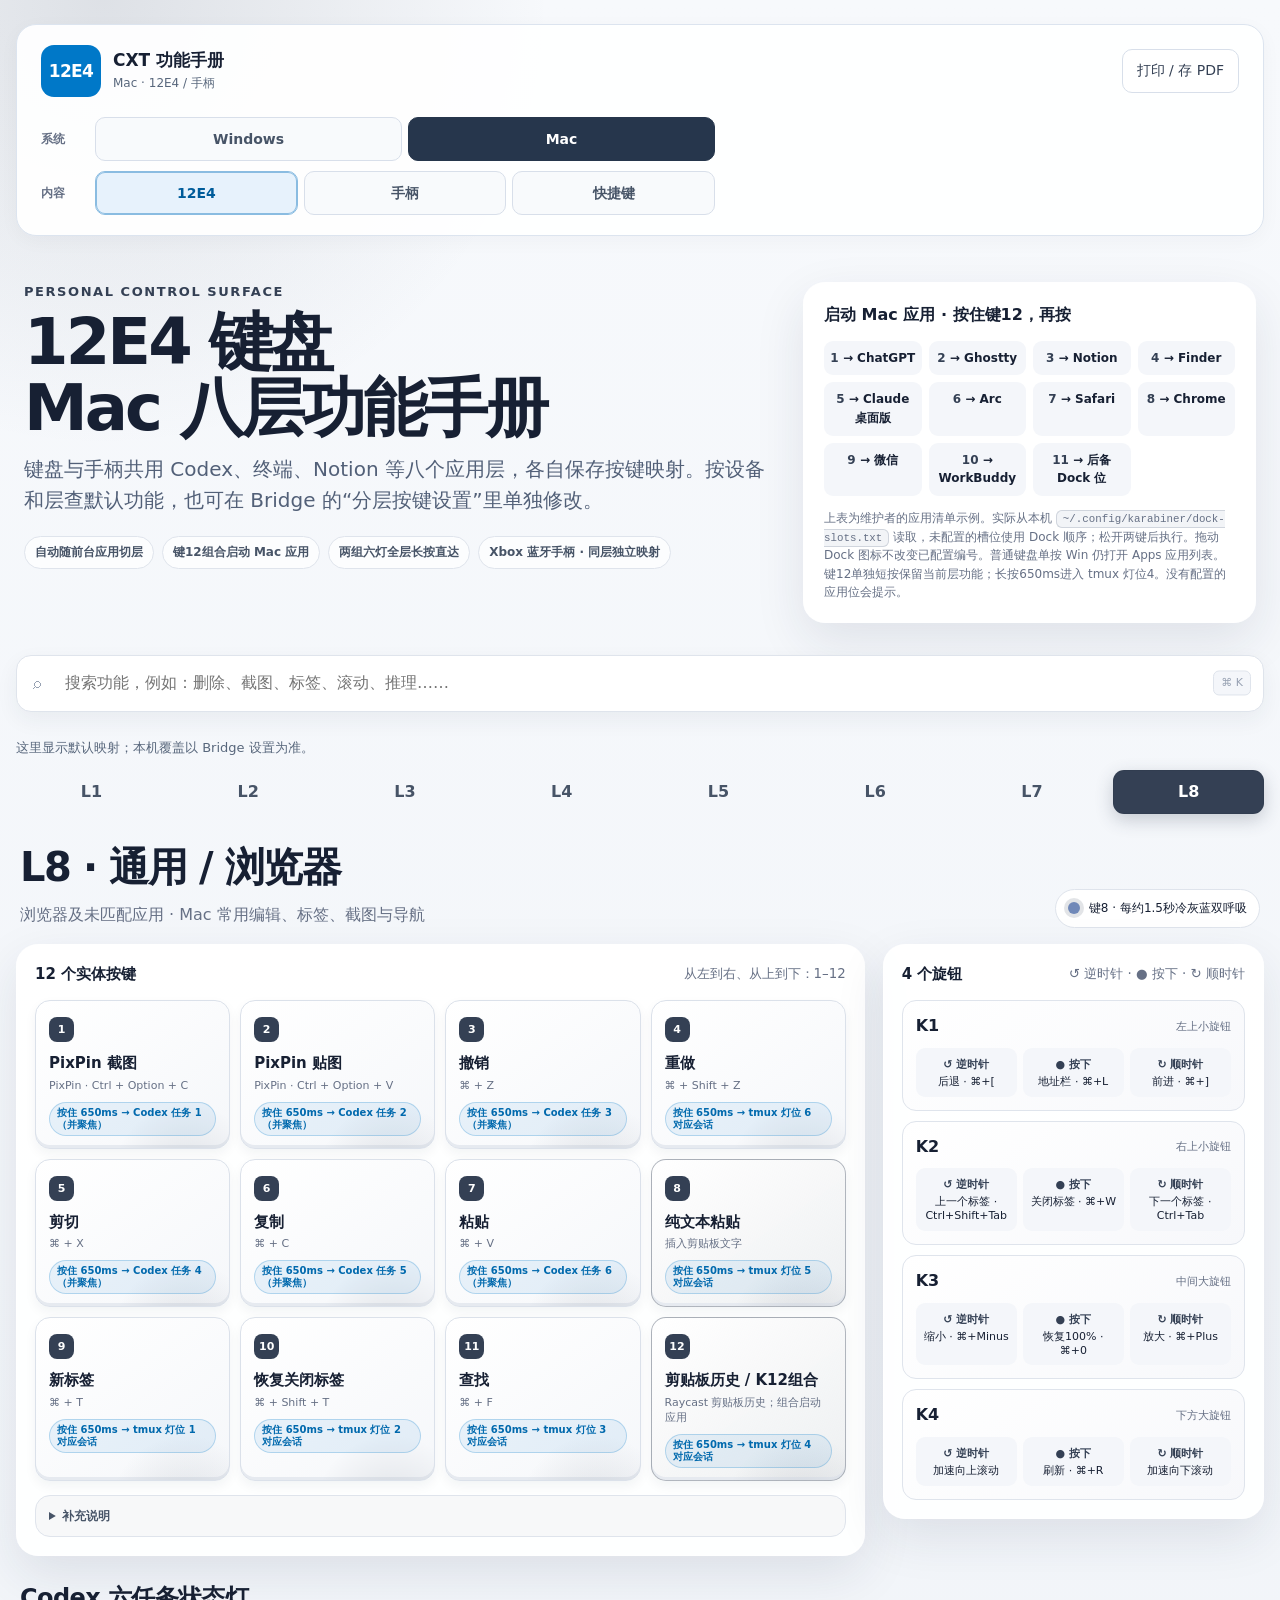
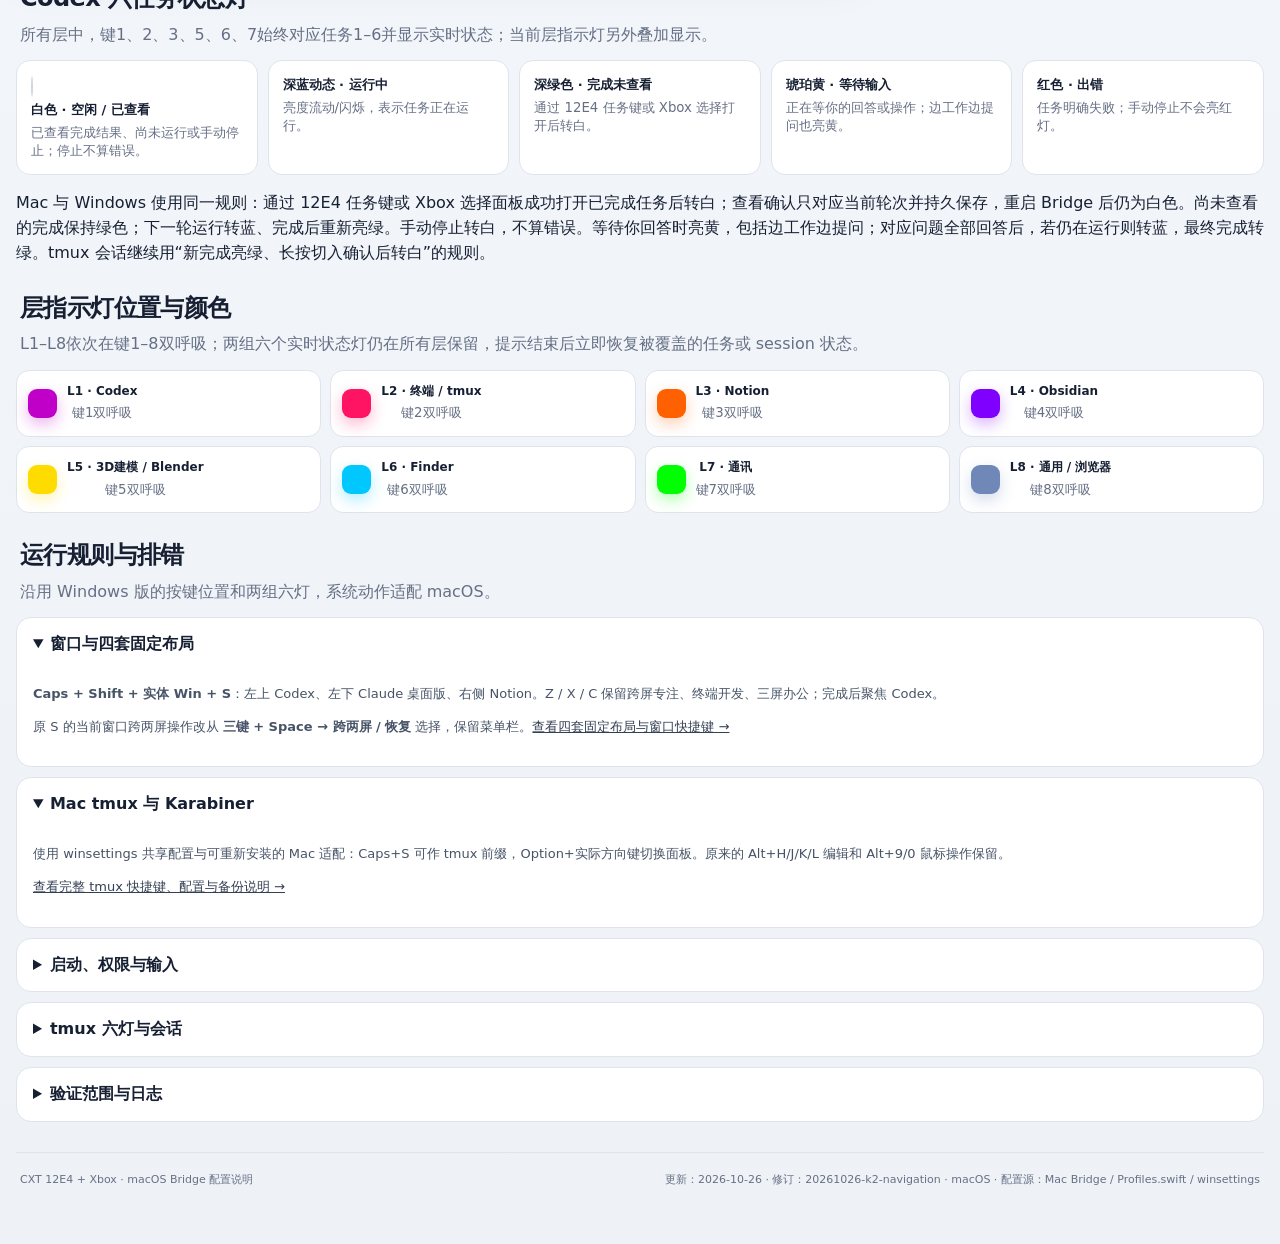
==== commit f9873911: "Avoid global music shortcuts when rotating K2 in Codex" ====
--- a/docs/cxt12e4-manual/mac/index.html
+++ b/docs/cxt12e4-manual/mac/index.html
@@ -7,7 +7,7 @@
   <meta http-equiv="Cache-Control" content="no-cache, no-store, must-revalidate">
   <meta http-equiv="Pragma" content="no-cache">
   <meta http-equiv="Expires" content="0">
-  <meta name="configuration-revision" content="20261026-model-controls">
+  <meta name="configuration-revision" content="20261026-k2-navigation">
   <title>CXT12E4 + Xbox · Mac 八层功能手册</title>
   <style>
     :root {
@@ -350,10 +350,10 @@
 <details><summary>启动、权限与输入</summary><div class="detail-body"><ul><li>菜单栏“使用说明”打开本页的在线版本；“快捷键总表”打开 <a href="https://cxt12e4.11166666.xyz/">新域名首页</a>。“离线说明”打开应用内随版本附带的说明与完整手册，断网时可用。在线版更新与已安装版本可能不同。</li><li>首次安装：从 <a href="https://github.com/zhangyu0806/CXT12E4-Bridge">项目仓库</a>获取源码，按 Mac 安装说明执行 <code>./install/macos/install.sh</code>。需要 macOS 13+、Xcode Command Line Tools、Python 3 和已启用的 Karabiner；tmux 另需对应依赖。三屏布局、Caps 与普通键盘数字快启是独立配置示例，不由 Bridge 安装器自动部署。</li><li>“应用程序”中的 CXT12E4 Bridge 登录时自动启动。菜单栏与 Win11 一致，使用八层对应颜色的正方形色块，中央粗体数字 1–8 显示当前层；L1、L4 白字，其余黑字。悬停显示层名、自动或手动模式及连接状态；菜单勾选标明当前层及是否自动切层，也可手选层。</li><li>开启 Bridge 的辅助功能和输入监控，并保持 Karabiner 运行。12E4 专用输入规则仅匹配此设备。</li><li>短按在松开时执行；长按650ms进入对应任务或会话，长按后不再追加短按。键12组合沿用原应用位。普通按键组合与旋钮私有标记互斥，重叠或异常报告会取消本轮，释放全部按键后再操作。</li><li>12E4 默认 K4 在各层发送加速纵向滚轮，按下功能依当前层；分层设置可覆盖短按与旋钮动作，长按和键12应用组合保持固定。</li></ul></div></details>
 <details open class="xbox-only"><summary>Xbox 分层设置与暂停</summary><div class="detail-body"><ul><li>菜单栏 → “分层按键设置…” → 选择 12E4 或 Xbox → 选择 L1–L8 → 修改对应操作。两设备共用当前层，各层覆盖互相独立；未设置的控件使用该层默认值，“恢复本层默认”会重置<strong>整个当前设备当前层</strong>，包括该层其他自定义项；若只想改四个面键，请单独修改 A / B / X / Y。升级会保留已有自定义覆盖，写入配置的旧映射不会被默认更新替换。</li><li>左摇杆默认鼠标、右摇杆默认双向滚动；Blender 层右摇杆默认旋转视角。设置页可改摇杆模式、死区、鼠标速度、滚动速度、LT 精细倍率及滚动方向。</li><li><strong>设置窗口内：</strong>映射修改立即保存；手柄 A 完成，B 或 Menu 关闭，都会先保存并校验未保存的参数，输入有误则保留窗口和错误提示。B 在这里不是撤销；要放弃未保存参数，请先点“撤销修改”。方向键交给当前输入框或下拉框，Menu 不会再叠开任务选择面板。</li><li>手柄 Menu 短按打开两组选择：Codex 最近任务、tmux 已有 session；方向键移动，A 确认，B 或 Menu 取消。所选项按稳定身份打开，不会随最近列表刷新而跳到另一个槽位。没有应用启动组，也不会新建 tmux 会话。切去其他应用会自动关闭选择面板，不抢回焦点。</li><li>手柄 Menu 长按或菜单“暂停 / 恢复 Xbox”只暂停手柄。也可用“在当前应用暂停 / 恢复 Xbox”记录当前应用，或在设置里填实际游戏的 Bundle ID。默认列表仅含 Steam 和 Games 启动器，不等于自动识别全部游戏；游戏进程需单独添加，或进入游戏前手动暂停。处于应用暂停名单时，连 Menu 也保留给前台应用；恢复请用菜单栏或离开该应用。普通应用中的手动暂停仍可长按 Menu 恢复。</li><li>手柄按键未独占：暂停名单之外的前台游戏仍可能收到原始输入。Xbox、View、分享三键由系统处理，本版本不接管。X 拖拽、Y 右键、B 关闭菜单及 Menu → A 选择确认已实机通过；精细移动、跨层手感与本次新增的 R3 Tab 仍需实测。</li></ul></div></details>
 <details><summary>tmux 六灯与会话</summary><div class="detail-body"><ul><li>终端输入 <code>tmux</code> 连接已有会话；没有会话时不会自动新建，需要时显式输入 <code>tmux new</code>。自动恢复和开机启动仍关闭。</li><li>键9、10、11、12、8、4依次对应 tmux 灯位1–6，长按切入对应的现有会话。</li><li>01–06 开头的会话固定对应灯位；默认数字名或普通项目名自动分配空闲灯位，已有分配不会因其他会话退出而前移，重启 Bridge 后保留。</li><li>没有会话的灯位熄灭；普通 shell 空闲为白灯。重复固定编号会关闭对应灯位并拒绝切换。</li><li>已运行的 Claude Code / OpenCode 需重启一次才能加载状态 hooks。白为空闲，蓝为运行，绿为新完成，黄为等待，红为真正错误；主动停止任务恢复白色，不作为错误。</li></ul></div></details>
-<details><summary>验证范围与日志</summary><div class="detail-body"><ul><li>本地 Codex 任务若在电脑关机或重启前仍记为运行、且没有结束事件，Bridge 会根据本机启动时间将这次中断恢复为白色；已有完成记录按是否已查看保持绿色或白色。Bridge 不凭运行时长判定完成。同一次开机期间若缺少结束记录，仍无法可靠确认任务是否已结束。</li><li>以下记录针对维护者当时的设备、应用版本与配置。新安装仍需按本页清单逐项确认；自动检查与实机操作是不同的验证。</li><li>已实机确认侧栏、K4 滚动、键12+2 启动 Ghostty、长按任务键返回 Codex，以及 tmux 白灯和长按切换。</li><li>2026-10-26 用户确认 K1 / K2 已恢复；这次反馈针对当时正在运行的版本，兼容加固另按当前版本验证。模型控制精确识别 6.1 Sol、分离强度与权限；旧版自动确认的验证不代表当前权限行为已验收。Xbox 的 X 拖拽、Y 右键、B 关闭菜单及 Menu → A 选择确认已于 2026-10-20 实机通过；本次新增的 Codex R3 Tab、其他分层操作与手感仍需逐项确认。</li><li>截至 2026-10-09，Mac tmux 适配已通过 78 项自动检查，包括快照恢复后的 Agent 重启及裸 tmux 连接行为。配置热加载检查确认已有面板及其进程保留。普通键盘的按键协议与实机范围见 <a href="tmux.html">tmux 验证说明</a>。</li><li>运行日志与状态位于 <code>~/Library/Application Support/CXT12E4Bridge/</code>。本次没有改键盘固件，接回 Windows 可继续使用原 Bridge。</li></ul></div></details></section>
+<details><summary>验证范围与日志</summary><div class="detail-body"><ul><li>本地 Codex 任务若在电脑关机或重启前仍记为运行、且没有结束事件，Bridge 会根据本机启动时间将这次中断恢复为白色；已有完成记录按是否已查看保持绿色或白色。Bridge 不凭运行时长判定完成。同一次开机期间若缺少结束记录，仍无法可靠确认任务是否已结束。</li><li>以下记录针对维护者当时的设备、应用版本与配置。新安装仍需按本页清单逐项确认；自动检查与实机操作是不同的验证。</li><li>已实机确认侧栏、K4 滚动、键12+2 启动 Ghostty、长按任务键返回 Codex，以及 tmux 白灯和长按切换。</li><li>2026-10-26 已实机确认 K2 双向切换任务且不再切歌；模型菜单读取已验证。手柄 LB / RB 共用相同切任务操作，手柄实机效果仍需单独确认。模型控制精确识别 6.1 Sol、分离强度与权限；旧版自动确认的验证不代表当前权限行为已验收。Xbox 的 X 拖拽、Y 右键、B 关闭菜单及 Menu → A 选择确认已于 2026-10-20 实机通过；本次新增的 Codex R3 Tab、其他分层操作与手感仍需逐项确认。</li><li>截至 2026-10-09，Mac tmux 适配已通过 78 项自动检查，包括快照恢复后的 Agent 重启及裸 tmux 连接行为。配置热加载检查确认已有面板及其进程保留。普通键盘的按键协议与实机范围见 <a href="tmux.html">tmux 验证说明</a>。</li><li>运行日志与状态位于 <code>~/Library/Application Support/CXT12E4Bridge/</code>。本次没有改键盘固件，接回 Windows 可继续使用原 Bridge。</li></ul></div></details></section>
     <footer>
       <span>CXT 12E4 + Xbox · macOS Bridge 配置说明</span>
-      <span>更新：2026-10-26 · 修订：20261026-model-controls · macOS · 配置源：Mac Bridge / Profiles.swift / winsettings</span>
+      <span>更新：2026-10-26 · 修订：20261026-k2-navigation · macOS · 配置源：Mac Bridge / Profiles.swift / winsettings</span>
     </footer>
   </div>
 
@@ -534,11 +534,11 @@
       ]
     ],
     "notes": [
-      "K1 转动沿 Sol、Astra 的轻度至最高档位切换，精确支持 GPT-6 Sol、GPT-6.1 Sol、GPT-6 Astra；从 6.1 Sol 转到 Astra 后再返回会保留 6.1。K1 按下请求 Astra Ultra + Fast，K2 按下请求 Astra High + Standard。K2 转动独立切换前 / 后一个 Codex 聊天，不使用模型菜单。",
+      "K1 转动沿 Sol、Astra 的轻度至最高档位切换，精确支持 GPT-6 Sol、GPT-6.1 Sol、GPT-6 Astra；从 6.1 Sol 转到 Astra 后再返回会保留 6.1。K1 按下请求 Astra Ultra + Fast，K2 按下请求 Astra High + Standard。K2 逆时针切换上一个侧栏任务，顺时针切换下一个侧栏任务；与手柄 LB / RB 共用 ⌘+Option+[ / ]，避开全局切歌热键。旋转不使用模型菜单。",
       "升级或切换窗口后，模型控件可能短暂不可读。Bridge 会对当前窗口做有限等待；仍未确认型号或控件时停止并提示，不猜选。切回目标 Codex 聊天，等界面就绪后再操作。",
       "强度和执行权限分开处理。Ultra 如出现“使用完整访问权限”弹窗，由你在 Codex 中确认；Bridge 不自动授权。已具备权限时继续请求对应预设。",
       "ChatGPT 桌面版不接收 Codex 专属模型、相邻任务或面板快捷键。键9侧栏、键12新聊天仅尝试精确识别的控件。六个任务槽始终指向本机 Codex 任务，并非 ChatGPT 云端聊天列表。",
-      "2026-10-26 用户确认 K1 / K2 已恢复；兼容加固另按当前版本验证。手柄的 X 拖拽、Y 右键、B 关闭菜单及 Menu → A 选择确认已实机通过；Codex R3 Tab 和其他分层操作仍需逐项确认。"
+      "2026-10-26 已实机确认 K2 双向切换任务且不再切歌；手柄 LB / RB 共用相同操作，仍需手柄实测。手柄的 X 拖拽、Y 右键、B 关闭菜单及 Menu → A 选择确认已实机通过；Codex R3 Tab 和其他分层操作仍需逐项确认。"
     ]
   },
   {
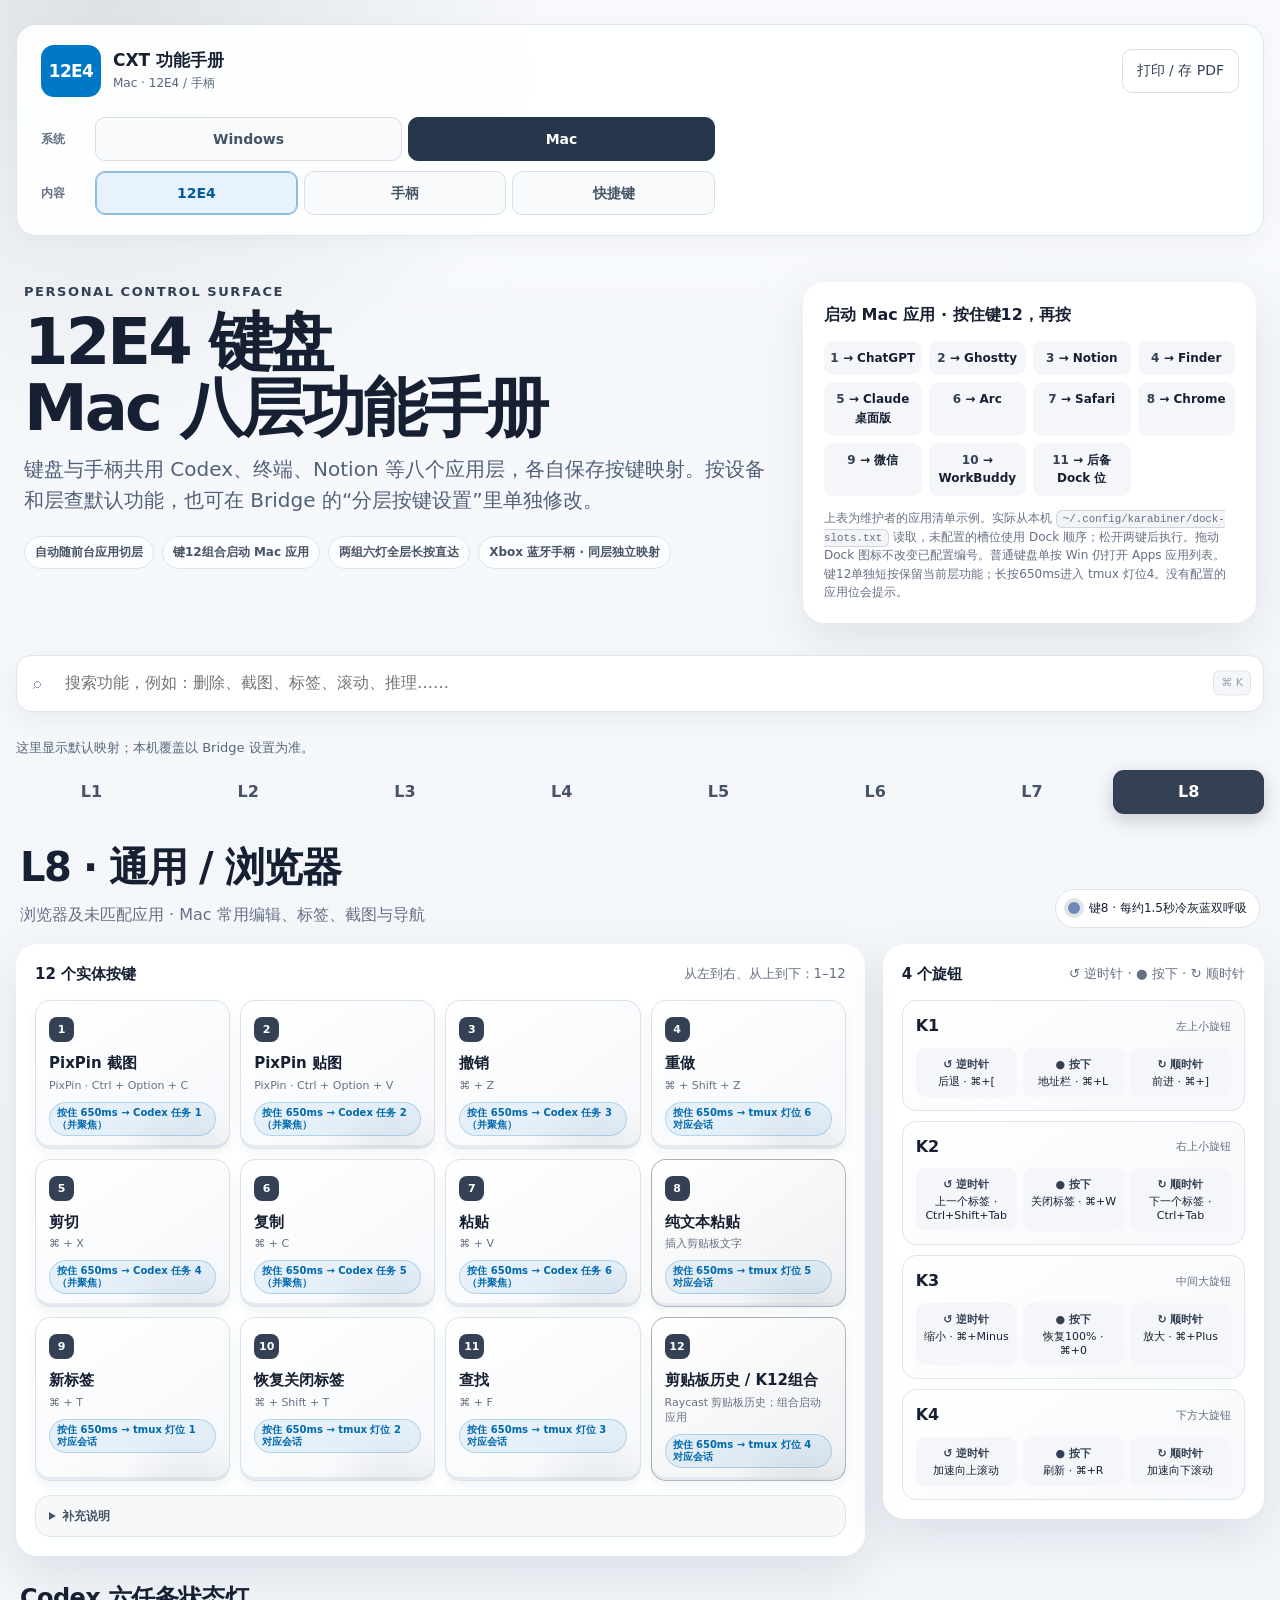
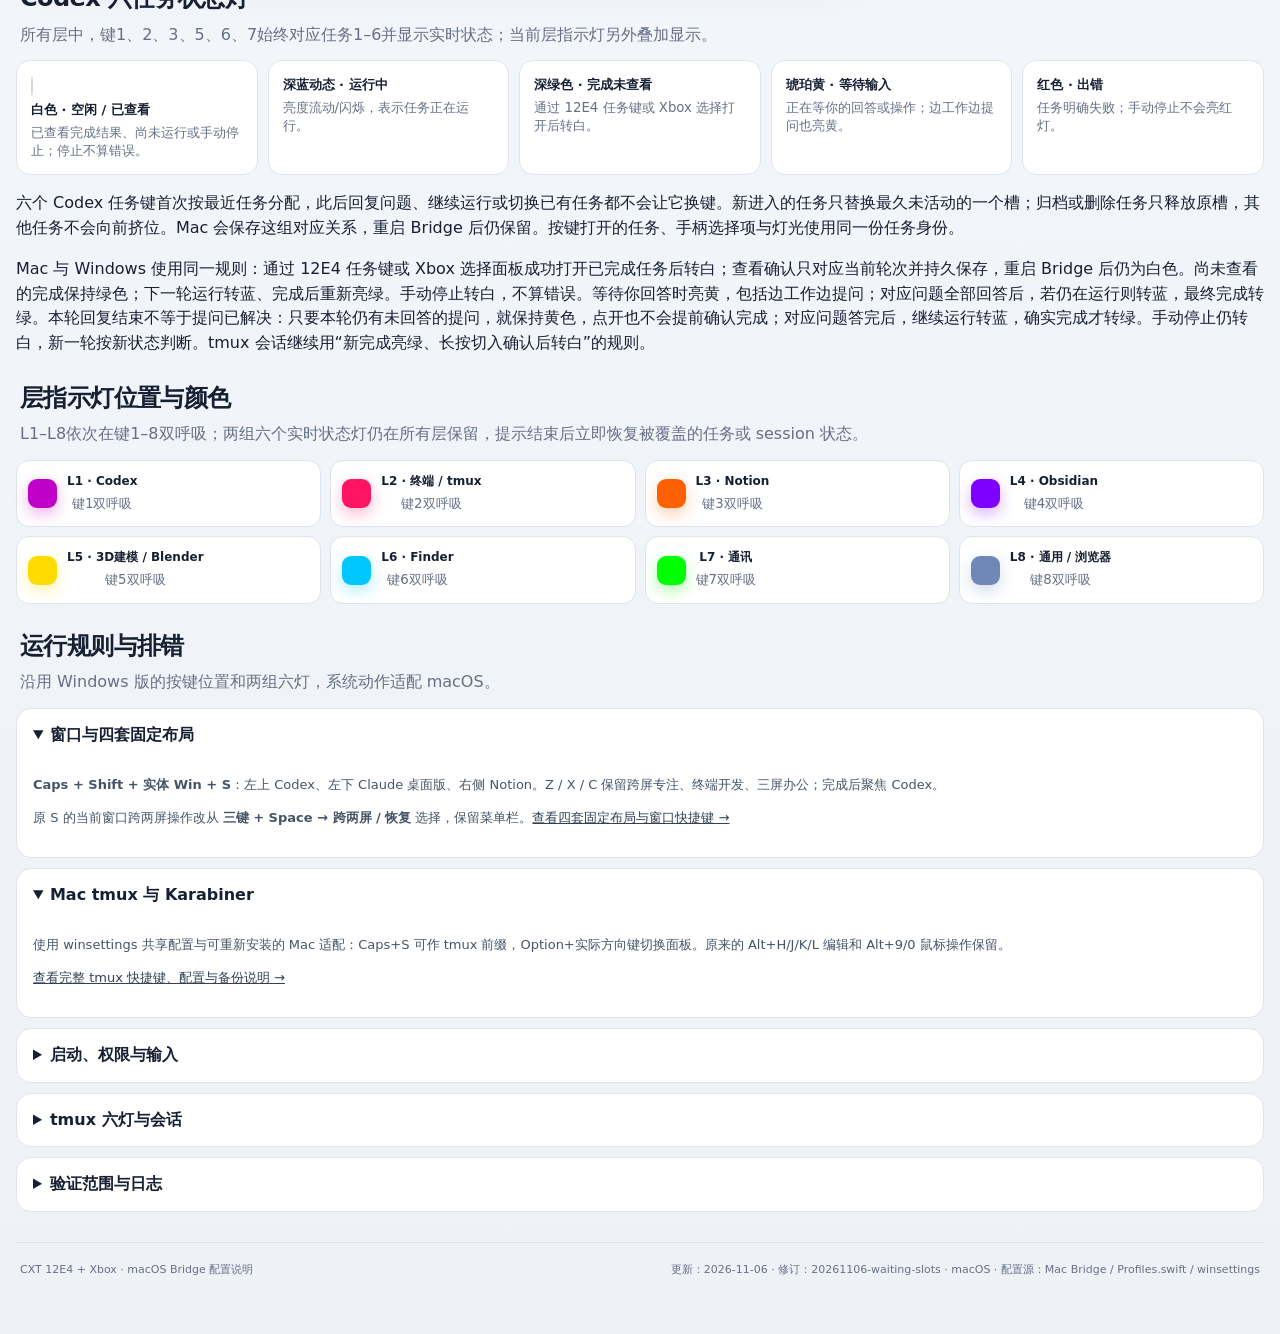
==== commit 50ffcfa0: "Sync task-state fixes and keep Mac task keys stable" ====
--- a/docs/cxt12e4-manual/mac/index.html
+++ b/docs/cxt12e4-manual/mac/index.html
@@ -336,7 +336,8 @@
         <div class="status" style="--status:#ffb000"><span class="status-light"></span><strong>琥珀黄 · 等待输入</strong><small>正在等你的回答或操作；边工作边提问也亮黄。</small></div>
         <div class="status" style="--status:#ff0000"><span class="status-light"></span><strong>红色 · 出错</strong><small>任务明确失败；手动停止不会亮红灯。</small></div>
       </div>
-      <p>Mac 与 Windows 使用同一规则：通过 12E4 任务键或 Xbox 选择面板成功打开已完成任务后转白；查看确认只对应当前轮次并持久保存，重启 Bridge 后仍为白色。尚未查看的完成保持绿色；下一轮运行转蓝、完成后重新亮绿。手动停止转白，不算错误。等待你回答时亮黄，包括边工作边提问；对应问题全部回答后，若仍在运行则转蓝，最终完成转绿。tmux 会话继续用“新完成亮绿、长按切入确认后转白”的规则。</p>
+      <p>六个 Codex 任务键首次按最近任务分配，此后回复问题、继续运行或切换已有任务都不会让它换键。新进入的任务只替换最久未活动的一个槽；归档或删除任务只释放原槽，其他任务不会向前挤位。Mac 会保存这组对应关系，重启 Bridge 后仍保留。按键打开的任务、手柄选择项与灯光使用同一份任务身份。</p>
+      <p>Mac 与 Windows 使用同一规则：通过 12E4 任务键或 Xbox 选择面板成功打开已完成任务后转白；查看确认只对应当前轮次并持久保存，重启 Bridge 后仍为白色。尚未查看的完成保持绿色；下一轮运行转蓝、完成后重新亮绿。手动停止转白，不算错误。等待你回答时亮黄，包括边工作边提问；对应问题全部回答后，若仍在运行则转蓝，最终完成转绿。本轮回复结束不等于提问已解决：只要本轮仍有未回答的提问，就保持黄色，点开也不会提前确认完成；对应问题答完后，继续运行转蓝，确实完成才转绿。手动停止仍转白，新一轮按新状态判断。tmux 会话继续用“新完成亮绿、长按切入确认后转白”的规则。</p>
     </section>
 
     <section class="section keyboard-only">
@@ -353,7 +354,7 @@
 <details><summary>验证范围与日志</summary><div class="detail-body"><ul><li>本地 Codex 任务若在电脑关机或重启前仍记为运行、且没有结束事件，Bridge 会根据本机启动时间将这次中断恢复为白色；已有完成记录按是否已查看保持绿色或白色。Bridge 不凭运行时长判定完成。同一次开机期间若缺少结束记录，仍无法可靠确认任务是否已结束。</li><li>以下记录针对维护者当时的设备、应用版本与配置。新安装仍需按本页清单逐项确认；自动检查与实机操作是不同的验证。</li><li>已实机确认侧栏、K4 滚动、键12+2 启动 Ghostty、长按任务键返回 Codex，以及 tmux 白灯和长按切换。</li><li>2026-10-26 已实机确认 K2 双向切换任务且不再切歌；模型菜单读取已验证。手柄 LB / RB 共用相同切任务操作，手柄实机效果仍需单独确认。模型控制精确识别 6.1 Sol、分离强度与权限；旧版自动确认的验证不代表当前权限行为已验收。Xbox 的 X 拖拽、Y 右键、B 关闭菜单及 Menu → A 选择确认已于 2026-10-20 实机通过；本次新增的 Codex R3 Tab、其他分层操作与手感仍需逐项确认。</li><li>截至 2026-10-09，Mac tmux 适配已通过 78 项自动检查，包括快照恢复后的 Agent 重启及裸 tmux 连接行为。配置热加载检查确认已有面板及其进程保留。普通键盘的按键协议与实机范围见 <a href="tmux.html">tmux 验证说明</a>。</li><li>运行日志与状态位于 <code>~/Library/Application Support/CXT12E4Bridge/</code>。本次没有改键盘固件，接回 Windows 可继续使用原 Bridge。</li></ul></div></details></section>
     <footer>
       <span>CXT 12E4 + Xbox · macOS Bridge 配置说明</span>
-      <span>更新：2026-10-26 · 修订：20261026-k2-navigation · macOS · 配置源：Mac Bridge / Profiles.swift / winsettings</span>
+      <span>更新：2026-11-06 · 修订：20261106-waiting-slots · macOS · 配置源：Mac Bridge / Profiles.swift / winsettings</span>
     </footer>
   </div>
 
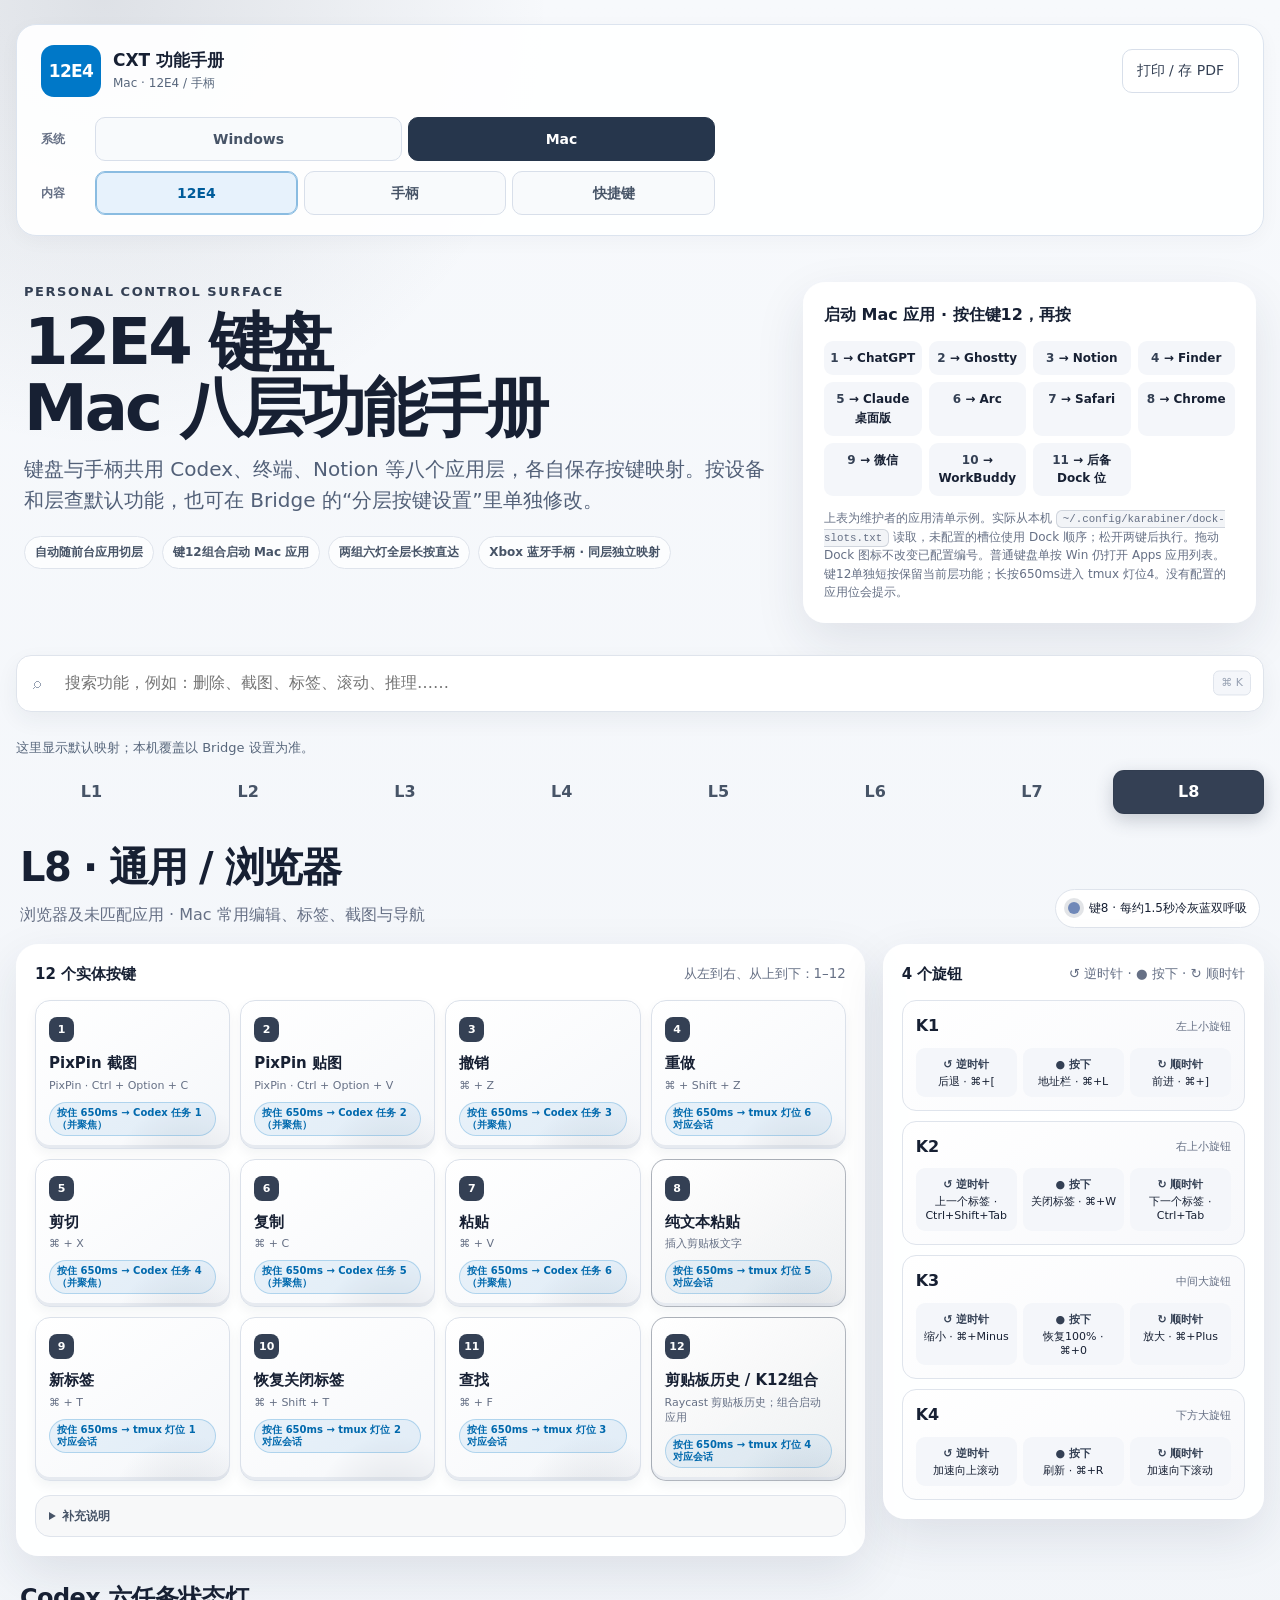
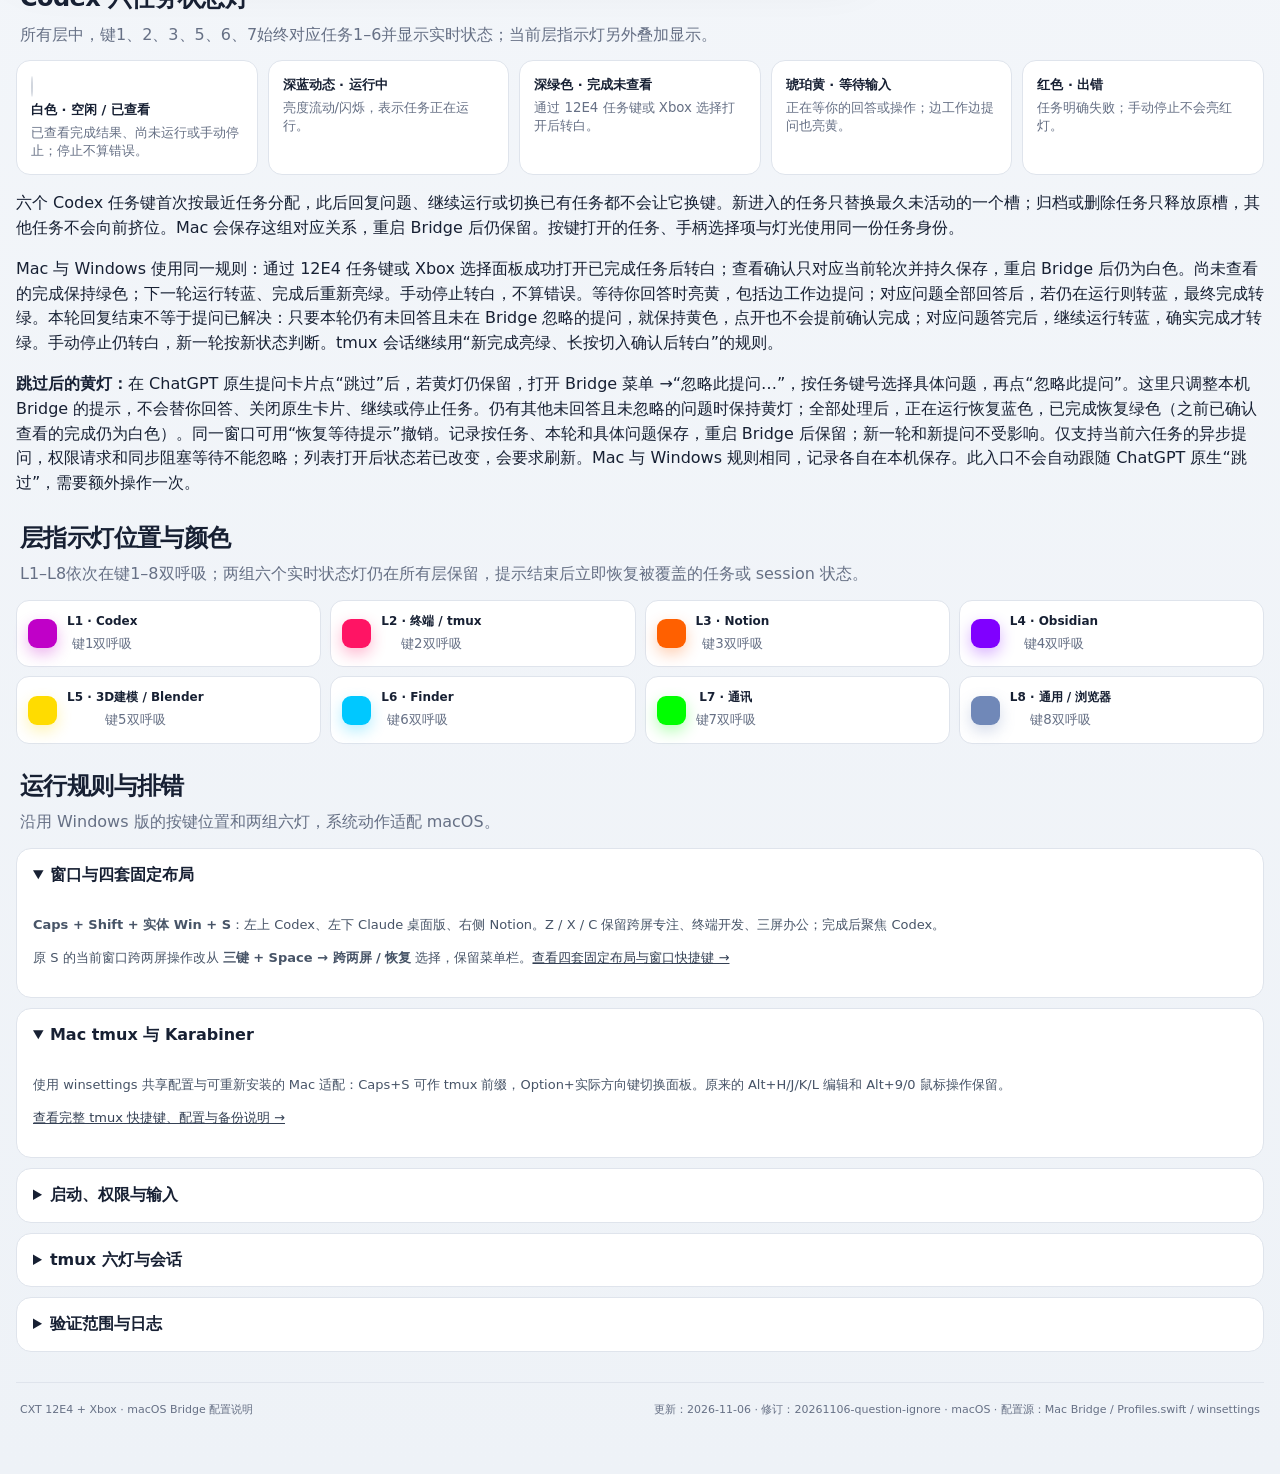
==== commit 7ea70849: "Add explicit per-question LED ignore and restore on Mac and Windows" ====
--- a/docs/cxt12e4-manual/mac/index.html
+++ b/docs/cxt12e4-manual/mac/index.html
@@ -337,7 +337,8 @@
         <div class="status" style="--status:#ff0000"><span class="status-light"></span><strong>红色 · 出错</strong><small>任务明确失败；手动停止不会亮红灯。</small></div>
       </div>
       <p>六个 Codex 任务键首次按最近任务分配，此后回复问题、继续运行或切换已有任务都不会让它换键。新进入的任务只替换最久未活动的一个槽；归档或删除任务只释放原槽，其他任务不会向前挤位。Mac 会保存这组对应关系，重启 Bridge 后仍保留。按键打开的任务、手柄选择项与灯光使用同一份任务身份。</p>
-      <p>Mac 与 Windows 使用同一规则：通过 12E4 任务键或 Xbox 选择面板成功打开已完成任务后转白；查看确认只对应当前轮次并持久保存，重启 Bridge 后仍为白色。尚未查看的完成保持绿色；下一轮运行转蓝、完成后重新亮绿。手动停止转白，不算错误。等待你回答时亮黄，包括边工作边提问；对应问题全部回答后，若仍在运行则转蓝，最终完成转绿。本轮回复结束不等于提问已解决：只要本轮仍有未回答的提问，就保持黄色，点开也不会提前确认完成；对应问题答完后，继续运行转蓝，确实完成才转绿。手动停止仍转白，新一轮按新状态判断。tmux 会话继续用“新完成亮绿、长按切入确认后转白”的规则。</p>
+      <p>Mac 与 Windows 使用同一规则：通过 12E4 任务键或 Xbox 选择面板成功打开已完成任务后转白；查看确认只对应当前轮次并持久保存，重启 Bridge 后仍为白色。尚未查看的完成保持绿色；下一轮运行转蓝、完成后重新亮绿。手动停止转白，不算错误。等待你回答时亮黄，包括边工作边提问；对应问题全部回答后，若仍在运行则转蓝，最终完成转绿。本轮回复结束不等于提问已解决：只要本轮仍有未回答且未在 Bridge 忽略的提问，就保持黄色，点开也不会提前确认完成；对应问题答完后，继续运行转蓝，确实完成才转绿。手动停止仍转白，新一轮按新状态判断。tmux 会话继续用“新完成亮绿、长按切入确认后转白”的规则。</p>
+      <p><strong>跳过后的黄灯：</strong>在 ChatGPT 原生提问卡片点“跳过”后，若黄灯仍保留，打开 Bridge 菜单 →“忽略此提问…”，按任务键号选择具体问题，再点“忽略此提问”。这里只调整本机 Bridge 的提示，不会替你回答、关闭原生卡片、继续或停止任务。仍有其他未回答且未忽略的问题时保持黄灯；全部处理后，正在运行恢复蓝色，已完成恢复绿色（之前已确认查看的完成仍为白色）。同一窗口可用“恢复等待提示”撤销。记录按任务、本轮和具体问题保存，重启 Bridge 后保留；新一轮和新提问不受影响。仅支持当前六任务的异步提问，权限请求和同步阻塞等待不能忽略；列表打开后状态若已改变，会要求刷新。Mac 与 Windows 规则相同，记录各自在本机保存。此入口不会自动跟随 ChatGPT 原生“跳过”，需要额外操作一次。</p>
     </section>
 
     <section class="section keyboard-only">
@@ -354,7 +355,7 @@
 <details><summary>验证范围与日志</summary><div class="detail-body"><ul><li>本地 Codex 任务若在电脑关机或重启前仍记为运行、且没有结束事件，Bridge 会根据本机启动时间将这次中断恢复为白色；已有完成记录按是否已查看保持绿色或白色。Bridge 不凭运行时长判定完成。同一次开机期间若缺少结束记录，仍无法可靠确认任务是否已结束。</li><li>以下记录针对维护者当时的设备、应用版本与配置。新安装仍需按本页清单逐项确认；自动检查与实机操作是不同的验证。</li><li>已实机确认侧栏、K4 滚动、键12+2 启动 Ghostty、长按任务键返回 Codex，以及 tmux 白灯和长按切换。</li><li>2026-10-26 已实机确认 K2 双向切换任务且不再切歌；模型菜单读取已验证。手柄 LB / RB 共用相同切任务操作，手柄实机效果仍需单独确认。模型控制精确识别 6.1 Sol、分离强度与权限；旧版自动确认的验证不代表当前权限行为已验收。Xbox 的 X 拖拽、Y 右键、B 关闭菜单及 Menu → A 选择确认已于 2026-10-20 实机通过；本次新增的 Codex R3 Tab、其他分层操作与手感仍需逐项确认。</li><li>截至 2026-10-09，Mac tmux 适配已通过 78 项自动检查，包括快照恢复后的 Agent 重启及裸 tmux 连接行为。配置热加载检查确认已有面板及其进程保留。普通键盘的按键协议与实机范围见 <a href="tmux.html">tmux 验证说明</a>。</li><li>运行日志与状态位于 <code>~/Library/Application Support/CXT12E4Bridge/</code>。本次没有改键盘固件，接回 Windows 可继续使用原 Bridge。</li></ul></div></details></section>
     <footer>
       <span>CXT 12E4 + Xbox · macOS Bridge 配置说明</span>
-      <span>更新：2026-11-06 · 修订：20261106-waiting-slots · macOS · 配置源：Mac Bridge / Profiles.swift / winsettings</span>
+      <span>更新：2026-11-06 · 修订：20261106-question-ignore · macOS · 配置源：Mac Bridge / Profiles.swift / winsettings</span>
     </footer>
   </div>
 
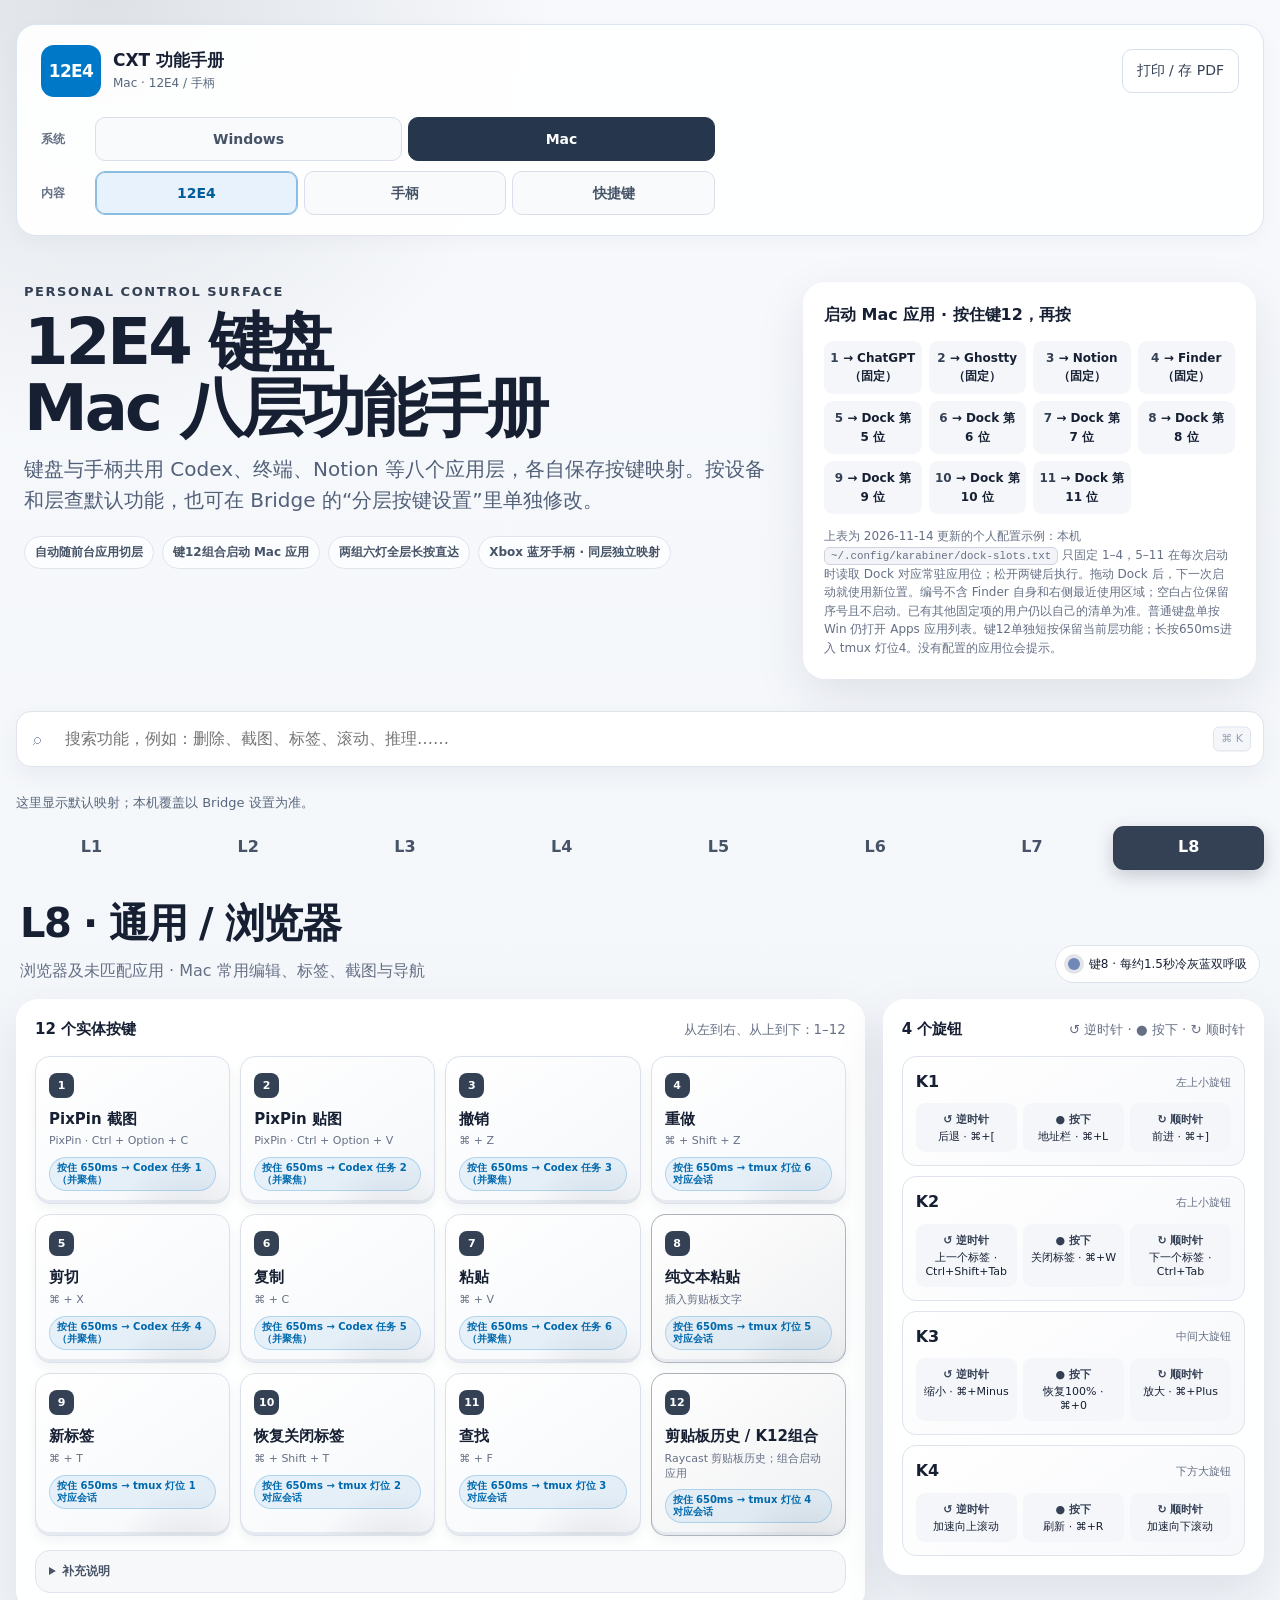
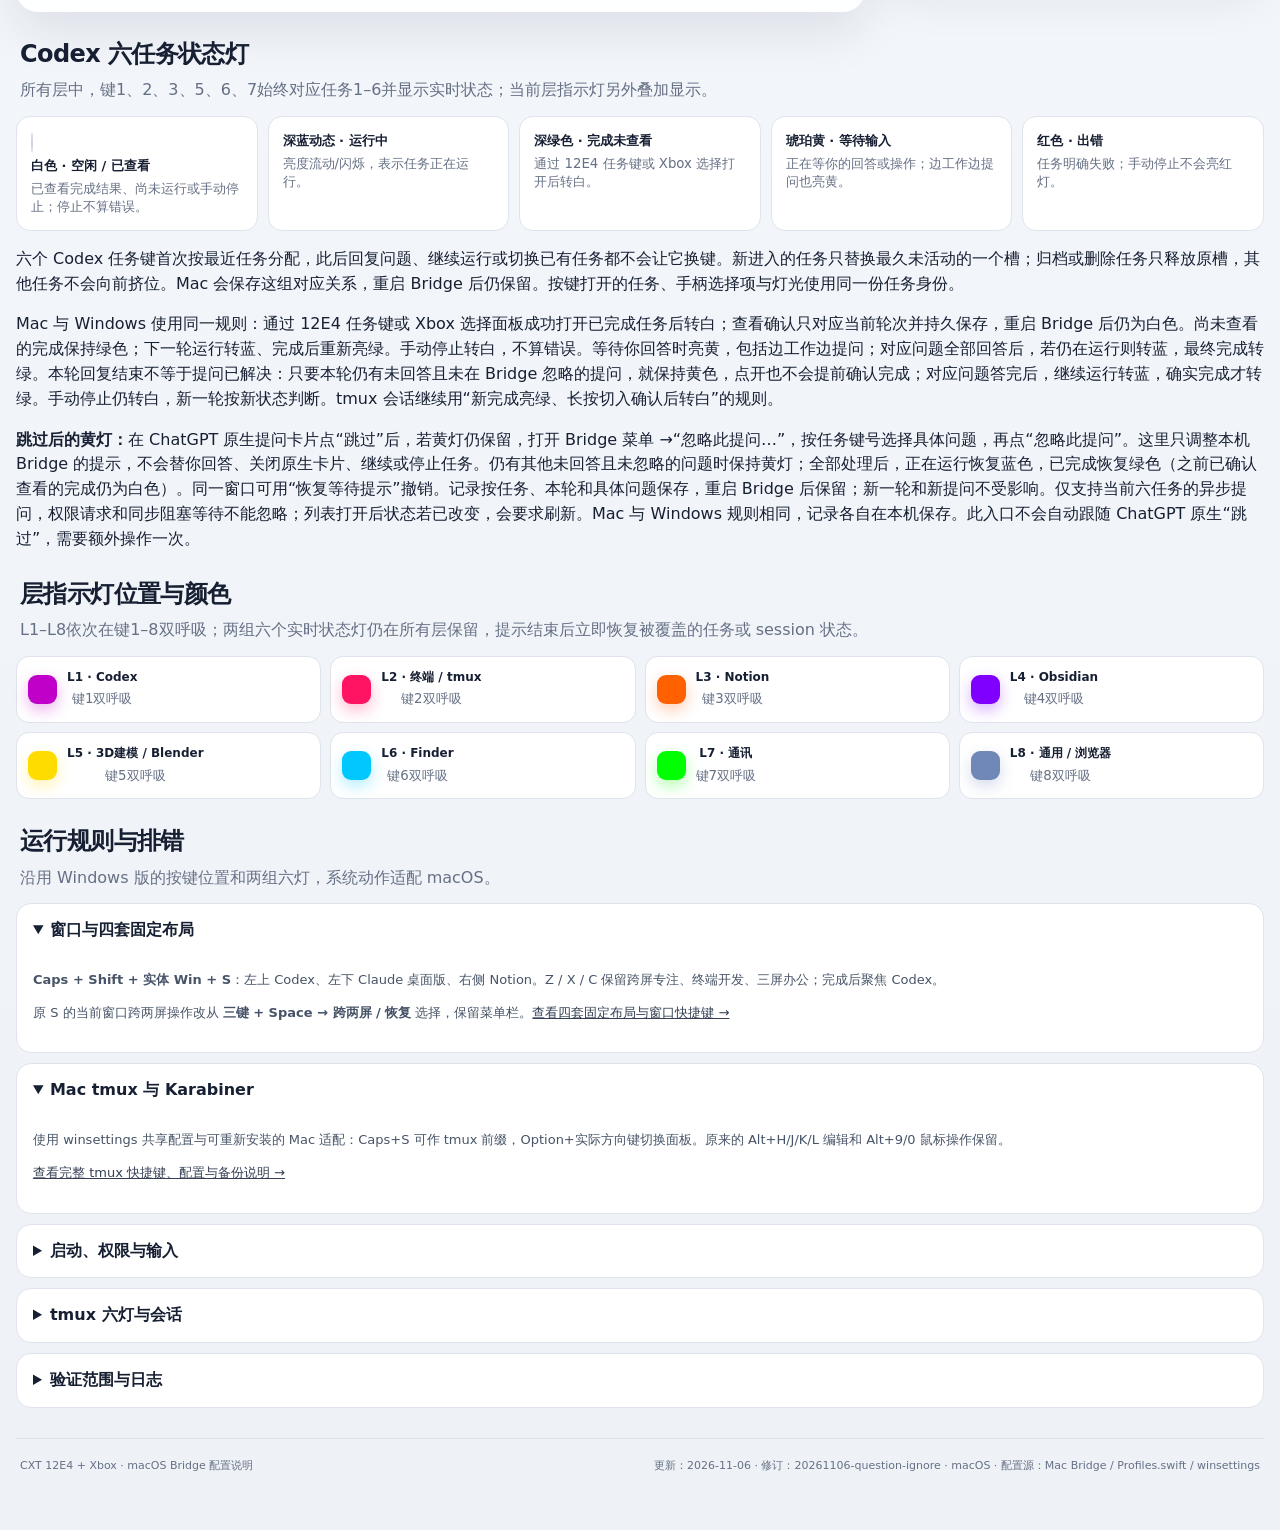
==== commit 8ebbd2ee: "Follow live Dock order for unpinned app launcher slots" ====
--- a/docs/cxt12e4-manual/mac/index.html
+++ b/docs/cxt12e4-manual/mac/index.html
@@ -271,8 +271,8 @@
       </div>
       <aside class="quick-card keyboard-only">
         <h2>启动 Mac 应用 · 按住键12，再按</h2>
-        <div class="chord"><span><b>1</b> → ChatGPT</span><span><b>2</b> → Ghostty</span><span><b>3</b> → Notion</span><span><b>4</b> → Finder</span><span><b>5</b> → Claude 桌面版</span><span><b>6</b> → Arc</span><span><b>7</b> → Safari</span><span><b>8</b> → Chrome</span><span><b>9</b> → 微信</span><span><b>10</b> → WorkBuddy</span><span><b>11</b> → 后备 Dock 位</span></div>
-        <p class="quick-note">上表为维护者的应用清单示例。实际从本机 <code>~/.config/karabiner/dock-slots.txt</code> 读取，未配置的槽位使用 Dock 顺序；松开两键后执行。拖动 Dock 图标不改变已配置编号。普通键盘单按 Win 仍打开 Apps 应用列表。键12单独短按保留当前层功能；长按650ms进入 tmux 灯位4。没有配置的应用位会提示。</p>
+        <div class="chord"><span><b>1</b> → ChatGPT（固定）</span><span><b>2</b> → Ghostty（固定）</span><span><b>3</b> → Notion（固定）</span><span><b>4</b> → Finder（固定）</span><span><b>5</b> → Dock 第 5 位</span><span><b>6</b> → Dock 第 6 位</span><span><b>7</b> → Dock 第 7 位</span><span><b>8</b> → Dock 第 8 位</span><span><b>9</b> → Dock 第 9 位</span><span><b>10</b> → Dock 第 10 位</span><span><b>11</b> → Dock 第 11 位</span></div>
+        <p class="quick-note">上表为 2026-11-14 更新的个人配置示例：本机 <code>~/.config/karabiner/dock-slots.txt</code> 只固定 1–4，5–11 在每次启动时读取 Dock 对应常驻应用位；松开两键后执行。拖动 Dock 后，下一次启动就使用新位置。编号不含 Finder 自身和右侧最近使用区域；空白占位保留序号且不启动。已有其他固定项的用户仍以自己的清单为准。普通键盘单按 Win 仍打开 Apps 应用列表。键12单独短按保留当前层功能；长按650ms进入 tmux 灯位4。没有配置的应用位会提示。</p>
       </aside>
     </header>
 
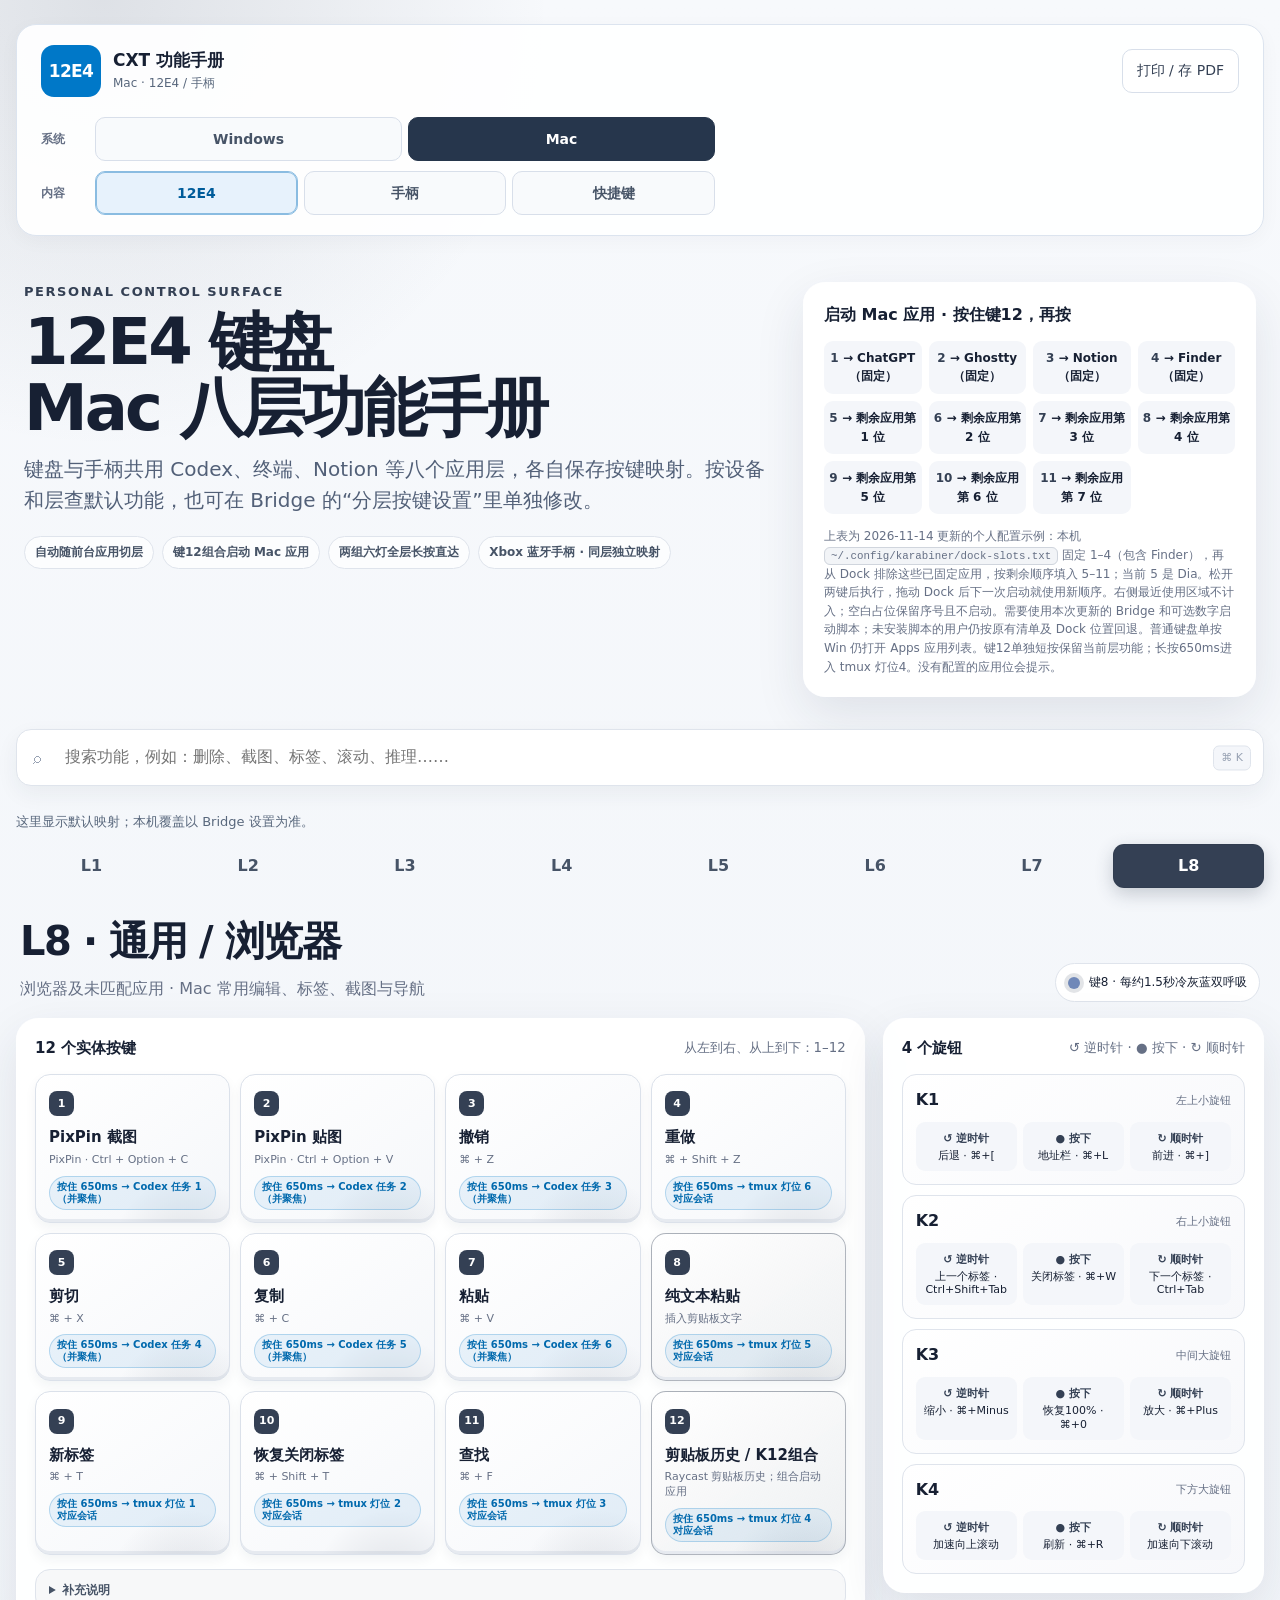
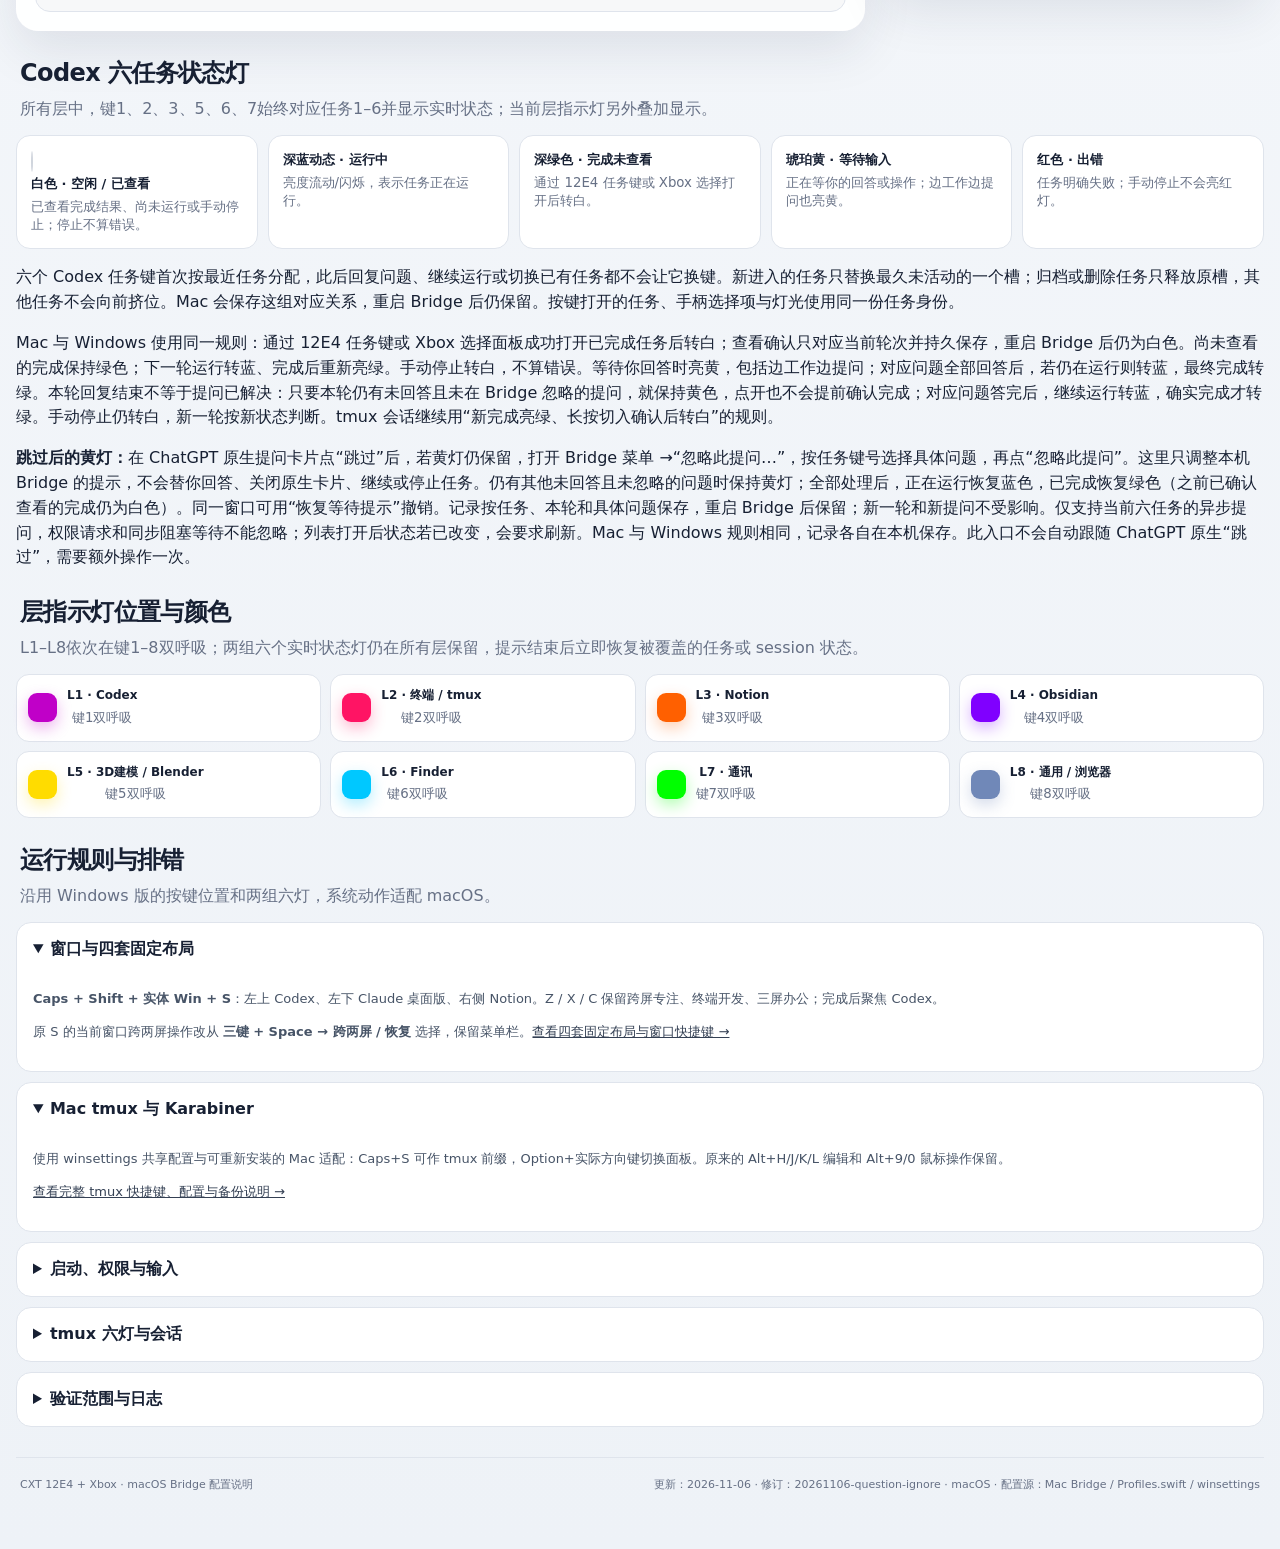
==== commit 612eef88: "Count fixed Finder slot before remaining Dock apps" ====
--- a/docs/cxt12e4-manual/mac/index.html
+++ b/docs/cxt12e4-manual/mac/index.html
@@ -271,8 +271,8 @@
       </div>
       <aside class="quick-card keyboard-only">
         <h2>启动 Mac 应用 · 按住键12，再按</h2>
-        <div class="chord"><span><b>1</b> → ChatGPT（固定）</span><span><b>2</b> → Ghostty（固定）</span><span><b>3</b> → Notion（固定）</span><span><b>4</b> → Finder（固定）</span><span><b>5</b> → Dock 第 5 位</span><span><b>6</b> → Dock 第 6 位</span><span><b>7</b> → Dock 第 7 位</span><span><b>8</b> → Dock 第 8 位</span><span><b>9</b> → Dock 第 9 位</span><span><b>10</b> → Dock 第 10 位</span><span><b>11</b> → Dock 第 11 位</span></div>
-        <p class="quick-note">上表为 2026-11-14 更新的个人配置示例：本机 <code>~/.config/karabiner/dock-slots.txt</code> 只固定 1–4，5–11 在每次启动时读取 Dock 对应常驻应用位；松开两键后执行。拖动 Dock 后，下一次启动就使用新位置。编号不含 Finder 自身和右侧最近使用区域；空白占位保留序号且不启动。已有其他固定项的用户仍以自己的清单为准。普通键盘单按 Win 仍打开 Apps 应用列表。键12单独短按保留当前层功能；长按650ms进入 tmux 灯位4。没有配置的应用位会提示。</p>
+        <div class="chord"><span><b>1</b> → ChatGPT（固定）</span><span><b>2</b> → Ghostty（固定）</span><span><b>3</b> → Notion（固定）</span><span><b>4</b> → Finder（固定）</span><span><b>5</b> → 剩余应用第 1 位</span><span><b>6</b> → 剩余应用第 2 位</span><span><b>7</b> → 剩余应用第 3 位</span><span><b>8</b> → 剩余应用第 4 位</span><span><b>9</b> → 剩余应用第 5 位</span><span><b>10</b> → 剩余应用第 6 位</span><span><b>11</b> → 剩余应用第 7 位</span></div>
+        <p class="quick-note">上表为 2026-11-14 更新的个人配置示例：本机 <code>~/.config/karabiner/dock-slots.txt</code> 固定 1–4（包含 Finder），再从 Dock 排除这些已固定应用，按剩余顺序填入 5–11；当前 5 是 Dia。松开两键后执行，拖动 Dock 后下一次启动就使用新顺序。右侧最近使用区域不计入；空白占位保留序号且不启动。需要使用本次更新的 Bridge 和可选数字启动脚本；未安装脚本的用户仍按原有清单及 Dock 位置回退。普通键盘单按 Win 仍打开 Apps 应用列表。键12单独短按保留当前层功能；长按650ms进入 tmux 灯位4。没有配置的应用位会提示。</p>
       </aside>
     </header>
 
